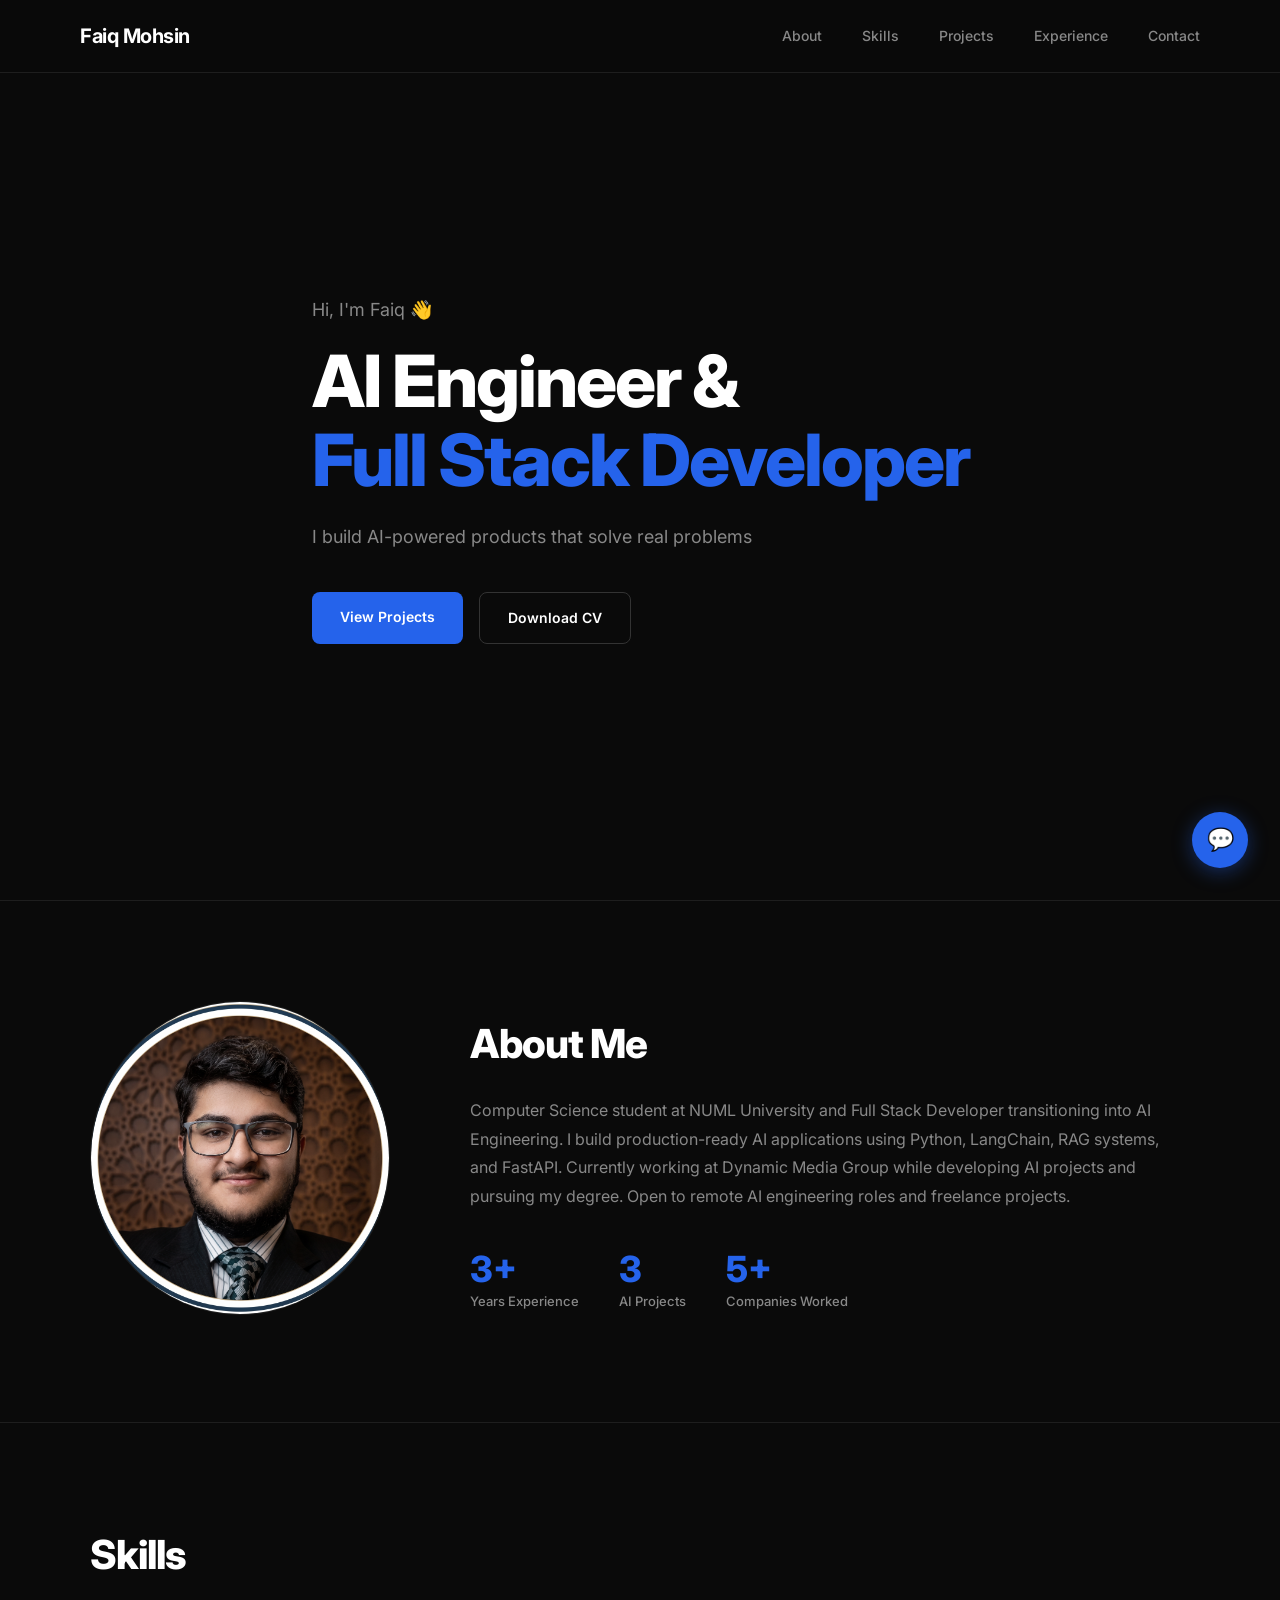
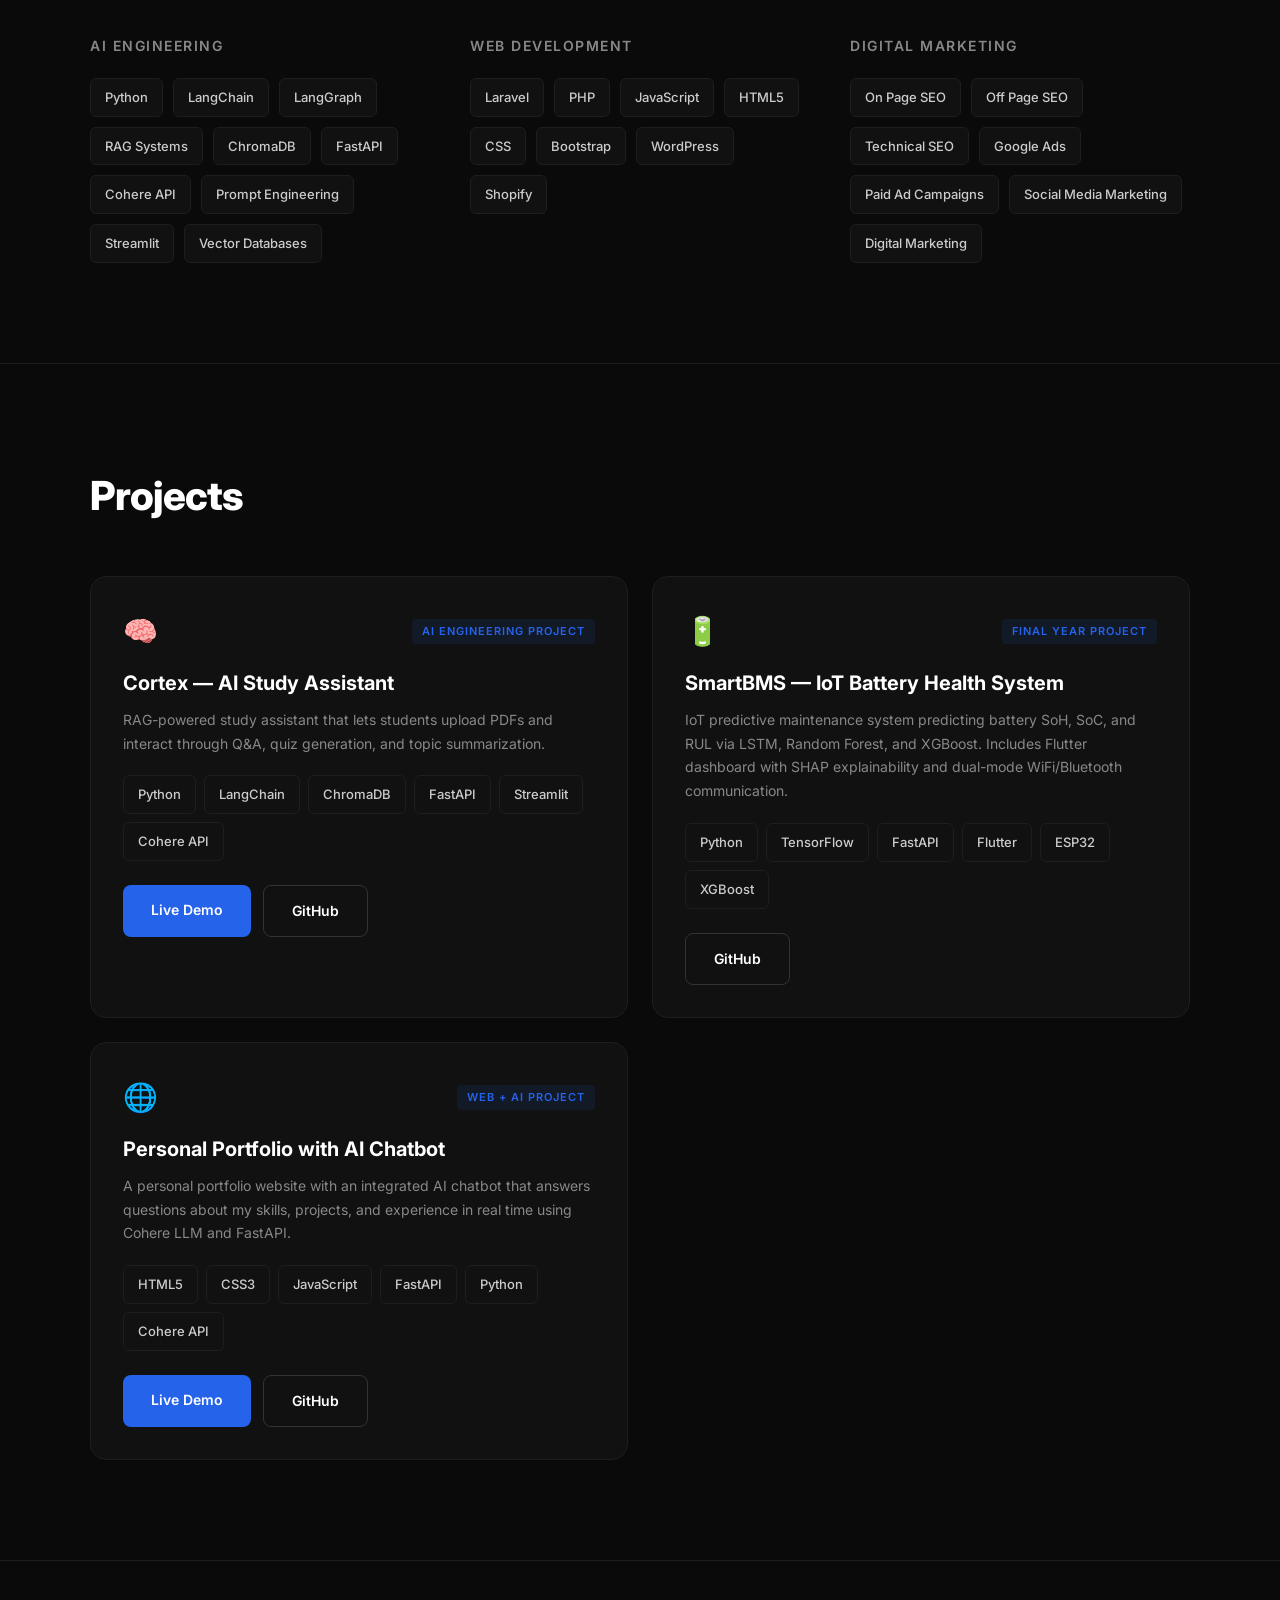
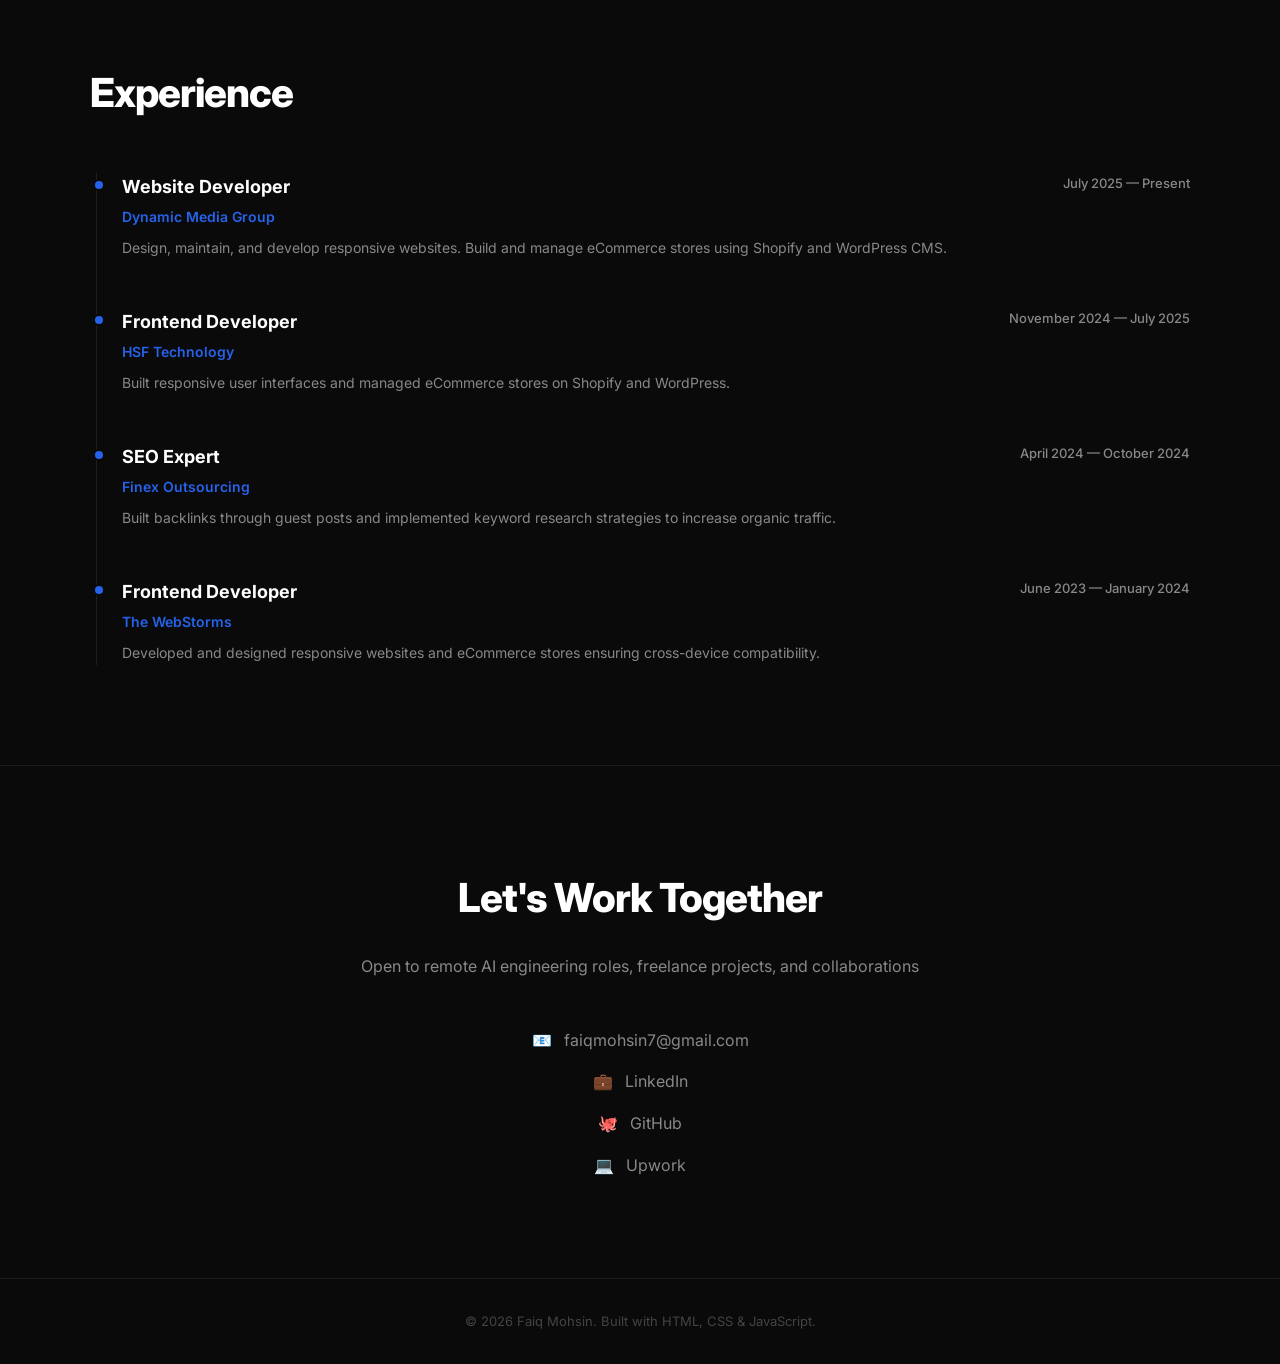
==== index.html @ 72ee7e4b "Update index.html" ====
<!DOCTYPE html>
<html lang="en">
<head>
    <meta charset="UTF-8">
    <meta name="viewport" content="width=device-width, initial-scale=1.0">
    <link href="https://fonts.googleapis.com/css2?family=Inter:wght@300;400;500;600;700;800&display=swap" rel="stylesheet">
    <link rel="stylesheet" href="style.css">
    <title>Faiq Mohsin — AI Engineer</title>
</head>
<body>

    <!-- NAVBAR -->
    <nav>
        <a href="#hero" class="nav-logo">Faiq Mohsin</a>
        <ul class="nav-links">
            <li><a href="#about">About</a></li>
            <li><a href="#skills">Skills</a></li>
            <li><a href="#projects">Projects</a></li>
            <li><a href="#experience">Experience</a></li>
            <li><a href="#contact">Contact</a></li>
        </ul>
    </nav>

    <!-- HERO -->
    <section id="hero">
        <div class="hero-container">
            <p class="hero-greeting">Hi, I'm Faiq 👋</p>
            <h1 class="hero-title">
                <span>AI Engineer &</span>
                <span>Full Stack Developer</span>
            </h1>
            <p class="hero-subtitle">I build AI-powered products that solve real problems</p>
            <div class="hero-buttons">
                <a href="#projects" class="btn-primary">View Projects</a>
                <a href="assets/Faiq_Mohsin_CV.pdf" class="btn-secondary" download>Download CV</a>
            </div>
        </div>
    </section>

    <!-- ABOUT -->
    <section id="about">
        <div class="about-container">
            <div class="about-image">
                <img src="assets/faiq_pic.jfif" alt="Faiq Mohsin">
            </div>
            <div class="about-content">
                <h2 class="about-title">About Me</h2>
                <p class="about-description">
                    Computer Science student at NUML University and Full Stack Developer
                    transitioning into AI Engineering. I build production-ready AI applications
                    using Python, LangChain, RAG systems, and FastAPI. Currently working at
                    Dynamic Media Group while developing AI projects and pursuing my degree.
                    Open to remote AI engineering roles and freelance projects.
                </p>
                <div class="about-stats">
                    <div class="stat">
                        <span class="stat-number">3+</span>
                        <span class="stat-label">Years Experience</span>
                    </div>
                    <div class="stat">
                        <span class="stat-number">3</span>
                        <span class="stat-label">AI Projects</span>
                    </div>
                    <div class="stat">
                        <span class="stat-number">5+</span>
                        <span class="stat-label">Companies Worked</span>
                    </div>
                </div>
            </div>
        </div>
    </section>

    <!-- SKILLS -->
    <section id="skills">
        <div class="skills-container">
            <h2 class="section-title">Skills</h2>
            <div class="skills-grid">

                <div class="skill-category">
                    <h3>AI Engineering</h3>
                    <div class="skill-tags">
                        <span class="tag">Python</span>
                        <span class="tag">LangChain</span>
                        <span class="tag">LangGraph</span>
                        <span class="tag">RAG Systems</span>
                        <span class="tag">ChromaDB</span>
                        <span class="tag">FastAPI</span>
                        <span class="tag">Cohere API</span>
                        <span class="tag">Prompt Engineering</span>
                        <span class="tag">Streamlit</span>
                        <span class="tag">Vector Databases</span>
                    </div>
                </div>

                <div class="skill-category">
                    <h3>Web Development</h3>
                    <div class="skill-tags">
                        <span class="tag">Laravel</span>
                        <span class="tag">PHP</span>
                        <span class="tag">JavaScript</span>
                        <span class="tag">HTML5</span>
                        <span class="tag">CSS</span>
                        <span class="tag">Bootstrap</span>
                        <span class="tag">WordPress</span>
                        <span class="tag">Shopify</span>
                    </div>
                </div>

                <div class="skill-category">
                    <h3>Digital Marketing</h3>
                    <div class="skill-tags">
                        <span class="tag">On Page SEO</span>
                        <span class="tag">Off Page SEO</span>
                        <span class="tag">Technical SEO</span>
                        <span class="tag">Google Ads</span>
                        <span class="tag">Paid Ad Campaigns</span>
                        <span class="tag">Social Media Marketing</span>
                        <span class="tag">Digital Marketing</span>
                    </div>
                </div>

            </div>
        </div>
    </section>

    <!-- PROJECTS -->
    <section id="projects">
        <div class="projects-container">
            <h2 class="section-title">Projects</h2>
            <div class="projects-grid">

                <div class="project-card">
                    <div class="project-header">
                        <span class="project-icon">🧠</span>
                        <span class="project-type">AI Engineering Project</span>
                    </div>
                    <h3 class="project-name">Cortex — AI Study Assistant</h3>
                    <p class="project-description">
                        RAG-powered study assistant that lets students upload PDFs and interact
                        through Q&A, quiz generation, and topic summarization.
                    </p>
                    <div class="project-stack">
                        <span class="tag">Python</span>
                        <span class="tag">LangChain</span>
                        <span class="tag">ChromaDB</span>
                        <span class="tag">FastAPI</span>
                        <span class="tag">Streamlit</span>
                        <span class="tag">Cohere API</span>
                    </div>
                    <div class="project-links">
                        <a href="https://cortex-study-ai.streamlit.app/" target="_blank" class="btn-primary">Live Demo</a>
                        <a href="https://github.com/FaiqMohsin/cortex-ai" target="_blank" class="btn-secondary">GitHub</a>
                    </div>
                </div>

                <div class="project-card">
                    <div class="project-header">
                        <span class="project-icon">🔋</span>
                        <span class="project-type">Final Year Project</span>
                    </div>
                    <h3 class="project-name">SmartBMS — IoT Battery Health System</h3>
                    <p class="project-description">
                        IoT predictive maintenance system predicting battery SoH, SoC, and RUL
                        via LSTM, Random Forest, and XGBoost. Includes Flutter dashboard with
                        SHAP explainability and dual-mode WiFi/Bluetooth communication.
                    </p>
                    <div class="project-stack">
                        <span class="tag">Python</span>
                        <span class="tag">TensorFlow</span>
                        <span class="tag">FastAPI</span>
                        <span class="tag">Flutter</span>
                        <span class="tag">ESP32</span>
                        <span class="tag">XGBoost</span>
                    </div>
                    <div class="project-links">
                        <a href="https://github.com/FaiqMohsin" target="_blank" class="btn-secondary">GitHub</a>
                    </div>
                </div>

                <div class="project-card">
                    <div class="project-header">
                        <span class="project-icon">🌐</span>
                        <span class="project-type">Web + AI Project</span>
                    </div>
                    <h3 class="project-name">Personal Portfolio with AI Chatbot</h3>
                    <p class="project-description">
                        A personal portfolio website with an integrated AI chatbot that answers
                        questions about my skills, projects, and experience in real time using
                        Cohere LLM and FastAPI.
                    </p>
                    <div class="project-stack">
                        <span class="tag">HTML5</span>
                        <span class="tag">CSS3</span>
                        <span class="tag">JavaScript</span>
                        <span class="tag">FastAPI</span>
                        <span class="tag">Python</span>
                        <span class="tag">Cohere API</span>
                    </div>
                    <div class="project-links">
                        <a href="https://faiqmohsin.netlify.app/" target="_blank" class="btn-primary">Live Demo</a>
                        <a href="https://github.com/FaiqMohsin" target="_blank" class="btn-secondary">GitHub</a>
                    </div>
                </div>

            </div>
        </div>
    </section>

    <!-- EXPERIENCE -->
    <section id="experience">
        <div class="experience-container">
            <h2 class="section-title">Experience</h2>
            <div class="timeline">

                <div class="timeline-item">
                    <div class="timeline-dot"></div>
                    <div class="timeline-content">
                        <div class="timeline-header">
                            <h3>Website Developer</h3>
                            <span class="timeline-date">July 2025 — Present</span>
                        </div>
                        <p class="timeline-company">Dynamic Media Group</p>
                        <p class="timeline-description">Design, maintain, and develop responsive websites. Build and manage eCommerce stores using Shopify and WordPress CMS.</p>
                    </div>
                </div>

                <div class="timeline-item">
                    <div class="timeline-dot"></div>
                    <div class="timeline-content">
                        <div class="timeline-header">
                            <h3>Frontend Developer</h3>
                            <span class="timeline-date">November 2024 — July 2025</span>
                        </div>
                        <p class="timeline-company">HSF Technology</p>
                        <p class="timeline-description">Built responsive user interfaces and managed eCommerce stores on Shopify and WordPress.</p>
                    </div>
                </div>

                <div class="timeline-item">
                    <div class="timeline-dot"></div>
                    <div class="timeline-content">
                        <div class="timeline-header">
                            <h3>SEO Expert</h3>
                            <span class="timeline-date">April 2024 — October 2024</span>
                        </div>
                        <p class="timeline-company">Finex Outsourcing</p>
                        <p class="timeline-description">Built backlinks through guest posts and implemented keyword research strategies to increase organic traffic.</p>
                    </div>
                </div>

                <div class="timeline-item">
                    <div class="timeline-dot"></div>
                    <div class="timeline-content">
                        <div class="timeline-header">
                            <h3>Frontend Developer</h3>
                            <span class="timeline-date">June 2023 — January 2024</span>
                        </div>
                        <p class="timeline-company">The WebStorms</p>
                        <p class="timeline-description">Developed and designed responsive websites and eCommerce stores ensuring cross-device compatibility.</p>
                    </div>
                </div>

            </div>
        </div>
    </section>

    <!-- CONTACT -->
    <section id="contact">
        <div class="contact-container">
            <h2 class="section-title">Let's Work Together</h2>
            <p class="contact-subtitle">Open to remote AI engineering roles, freelance projects, and collaborations</p>
            <div class="contact-links">
                <a href="mailto:faiqmohsin7@gmail.com" class="contact-item">
                    <span>📧</span>
                    <span>faiqmohsin7@gmail.com</span>
                </a>
                <a href="https://linkedin.com/in/faiq-mohsin-63078a351" target="_blank" class="contact-item">
                    <span>💼</span>
                    <span>LinkedIn</span>
                </a>
                <a href="https://github.com/FaiqMohsin" target="_blank" class="contact-item">
                    <span>🐙</span>
                    <span>GitHub</span>
                </a>
                <a href="https://www.upwork.com/freelancers/faiqmohsin" target="_blank" class="contact-item">
                    <span>💻</span>
                    <span>Upwork</span>
                </a>
            </div>
        </div>
    </section>

    <!-- FOOTER -->
    <footer>
        <p>© 2026 Faiq Mohsin. Built with HTML, CSS & JavaScript.</p>
    </footer>

    <!-- CHATBOT -->
    <div id="chatbot">
        <button id="chatbot-toggle">💬</button>
        <div id="chatbot-window" class="hidden">
            <div id="chatbot-header">
                <span>Ask me anything</span>
                <button id="chatbot-close">✕</button>
            </div>
            <div id="chatbot-messages"></div>
            <div id="chatbot-input-area">
                <input type="text" id="chatbot-input" placeholder="Ask about Faiq...">
                <button id="chatbot-send">Send</button>
            </div>
        </div>
    </div>

    <script src="script.js"></script>
</body>
</html>
---- style.css ----
/* ─── RESET ─── */
* {
    margin: 0;
    padding: 0;
    box-sizing: border-box;
}

html {
    scroll-behavior: smooth;
}

body {
    font-family: 'Inter', sans-serif;
    background-color: #0a0a0a;
    color: #ffffff;
    line-height: 1.6;
}

a {
    text-decoration: none;
    color: inherit;
}

ul {
    list-style: none;
}

/* ─── NAVBAR ─── */
nav {
    position: fixed;
    top: 0;
    left: 0;
    width: 100%;
    display: flex;
    justify-content: space-between;
    align-items: center;
    padding: 20px 80px;
    background: rgba(10, 10, 10, 0.95);
    backdrop-filter: blur(10px);
    border-bottom: 1px solid #1e1e1e;
    z-index: 1000;
}

.nav-logo {
    font-size: 20px;
    font-weight: 700;
    color: #ffffff;
    letter-spacing: -0.5px;
}

.nav-logo span {
    color: #2563eb;
}

.nav-links {
    display: flex;
    gap: 40px;
}

.nav-links a {
    font-size: 14px;
    font-weight: 500;
    color: #888888;
    transition: color 0.3s ease;
}

.nav-links a:hover {
    color: #ffffff;
}

/* ─── HERO ─── */
#hero {
    min-height: 100vh;
    display: flex;
    align-items: center;
    justify-content: center;
    padding: 120px 80px 80px;
}

.hero-container {
    max-width: 800px;
}

.hero-greeting {
    font-size: 18px;
    color: #888888;
    margin-bottom: 16px;
    font-weight: 400;
}

.hero-title {
    font-size: 72px;
    font-weight: 800;
    line-height: 1.1;
    letter-spacing: -2px;
    margin-bottom: 24px;
}

.hero-title span {
    display: block;
}

.hero-title span:last-child {
    color: #2563eb;
}

.hero-subtitle {
    font-size: 18px;
    color: #888888;
    margin-bottom: 40px;
    max-width: 500px;
}

.hero-buttons {
    display: flex;
    gap: 16px;
}

/* ─── BUTTONS ─── */
.btn-primary {
    display: inline-block;
    padding: 14px 28px;
    background: #2563eb;
    color: #ffffff;
    border-radius: 8px;
    font-size: 14px;
    font-weight: 600;
    transition: background 0.3s ease, transform 0.2s ease;
}

.btn-primary:hover {
    background: #1d4ed8;
    transform: translateY(-2px);
}

.btn-secondary {
    display: inline-block;
    padding: 14px 28px;
    background: transparent;
    color: #ffffff;
    border-radius: 8px;
    font-size: 14px;
    font-weight: 600;
    border: 1px solid #333333;
    transition: border-color 0.3s ease, transform 0.2s ease;
}

.btn-secondary:hover {
    border-color: #ffffff;
    transform: translateY(-2px);
}

/* ─── SECTION TITLE ─── */
.section-title {
    font-size: 40px;
    font-weight: 800;
    letter-spacing: -1px;
    margin-bottom: 48px;
}

/* ─── ABOUT ─── */
#about {
    padding: 100px 80px;
    border-top: 1px solid #1e1e1e;
}

.about-container {
    max-width: 1100px;
    margin: 0 auto;
    display: grid;
    grid-template-columns: 300px 1fr;
    gap: 80px;
    align-items: center;
}

.about-image img {
    width: 100%;
    border-radius: 100%;
    border: 1px solid #1e1e1e;
    filter: grayscale(20%);
}

.about-title {
    font-size: 40px;
    font-weight: 800;
    letter-spacing: -1px;
    margin-bottom: 20px;
}

.about-description {
    font-size: 16px;
    color: #888888;
    line-height: 1.8;
    margin-bottom: 40px;
}

.about-stats {
    display: flex;
    gap: 40px;
}

.stat {
    display: flex;
    flex-direction: column;
}

.stat-number {
    font-size: 36px;
    font-weight: 800;
    color: #2563eb;
    line-height: 1;
    margin-bottom: 4px;
}

.stat-label {
    font-size: 13px;
    color: #888888;
    font-weight: 500;
}

/* ─── SKILLS ─── */
#skills {
    padding: 100px 80px;
    border-top: 1px solid #1e1e1e;
}

.skills-container {
    max-width: 1100px;
    margin: 0 auto;
}

.skills-grid {
    display: grid;
    grid-template-columns: repeat(3, 1fr);
    gap: 40px;
}

.skill-category h3 {
    font-size: 14px;
    font-weight: 600;
    color: #888888;
    text-transform: uppercase;
    letter-spacing: 1.5px;
    margin-bottom: 20px;
}

.skill-tags {
    display: flex;
    flex-wrap: wrap;
    gap: 10px;
}

.tag {
    display: inline-block;
    padding: 8px 14px;
    background: #111111;
    border: 1px solid #1e1e1e;
    border-radius: 6px;
    font-size: 13px;
    color: #cccccc;
    font-weight: 500;
    transition: border-color 0.3s ease, color 0.3s ease;
}

.tag:hover {
    border-color: #2563eb;
    color: #2563eb;
}

/* ─── PROJECTS ─── */
#projects {
    padding: 100px 80px;
    border-top: 1px solid #1e1e1e;
}

.projects-container {
    max-width: 1100px;
    margin: 0 auto;
}

.projects-grid {
    display: grid;
    grid-template-columns: repeat(2, 1fr);
    gap: 24px;
}

.project-card {
    background: #111111;
    border: 1px solid #1e1e1e;
    border-radius: 16px;
    padding: 32px;
    transition: border-color 0.3s ease, transform 0.3s ease;
}

.project-card:hover {
    border-color: #2563eb;
    transform: translateY(-4px);
}

.project-header {
    display: flex;
    justify-content: space-between;
    align-items: center;
    margin-bottom: 16px;
}

.project-icon {
    font-size: 28px;
}

.project-type {
    font-size: 11px;
    font-weight: 600;
    color: #2563eb;
    text-transform: uppercase;
    letter-spacing: 1px;
    background: rgba(37, 99, 235, 0.1);
    padding: 4px 10px;
    border-radius: 4px;
}

.project-name {
    font-size: 20px;
    font-weight: 700;
    margin-bottom: 12px;
    line-height: 1.3;
}

.project-description {
    font-size: 14px;
    color: #888888;
    line-height: 1.7;
    margin-bottom: 20px;
}

.project-stack {
    display: flex;
    flex-wrap: wrap;
    gap: 8px;
    margin-bottom: 24px;
}

.project-links {
    display: flex;
    gap: 12px;
}

/* ─── EXPERIENCE ─── */
#experience {
    padding: 100px 80px;
    border-top: 1px solid #1e1e1e;
}

.experience-container {
    max-width: 1100px;
    margin: 0 auto;
}

.timeline {
    position: relative;
    padding-left: 32px;
}

.timeline::before {
    content: '';
    position: absolute;
    left: 6px;
    top: 0;
    bottom: 0;
    width: 1px;
    background: #1e1e1e;
}

.timeline-item {
    position: relative;
    margin-bottom: 48px;
}

.timeline-item:last-child {
    margin-bottom: 0;
}

.timeline-dot {
    position: absolute;
    left: -29px;
    top: 6px;
    width: 12px;
    height: 12px;
    background: #2563eb;
    border-radius: 50%;
    border: 2px solid #0a0a0a;
}

.timeline-header {
    display: flex;
    justify-content: space-between;
    align-items: flex-start;
    margin-bottom: 4px;
}

.timeline-header h3 {
    font-size: 18px;
    font-weight: 700;
}

.timeline-date {
    font-size: 13px;
    color: #888888;
    font-weight: 500;
    white-space: nowrap;
}

.timeline-company {
    font-size: 14px;
    color: #2563eb;
    font-weight: 600;
    margin-bottom: 8px;
}

.timeline-description {
    font-size: 14px;
    color: #888888;
    line-height: 1.7;
}

/* ─── CONTACT ─── */
#contact {
    padding: 100px 80px;
    border-top: 1px solid #1e1e1e;
    text-align: center;
}

.contact-container {
    max-width: 600px;
    margin: 0 auto;
}

.contact-subtitle {
    font-size: 16px;
    color: #888888;
    margin-bottom: 48px;
    margin-top: -24px;
}

.contact-links {
    display: flex;
    flex-direction: column;
    gap: 16px;
    align-items: center;
}

.contact-item {
    display: flex;
    align-items: center;
    gap: 12px;
    font-size: 16px;
    color: #888888;
    transition: color 0.3s ease;
}

.contact-item:hover {
    color: #ffffff;
}

/* ─── FOOTER ─── */
footer {
    padding: 32px 80px;
    border-top: 1px solid #1e1e1e;
    text-align: center;
    font-size: 13px;
    color: #444444;
}

/* ─── CHATBOT ─── */
#chatbot {
    position: fixed;
    bottom: 32px;
    right: 32px;
    z-index: 999;
}

#chatbot-toggle {
    width: 56px;
    height: 56px;
    border-radius: 50%;
    background: #2563eb;
    border: none;
    font-size: 22px;
    cursor: pointer;
    box-shadow: 0 4px 20px rgba(37, 99, 235, 0.4);
    transition: transform 0.3s ease, background 0.3s ease;
}

#chatbot-toggle:hover {
    transform: scale(1.1);
    background: #1d4ed8;
}

#chatbot-window {
    position: absolute;
    bottom: 70px;
    right: 0;
    width: 340px;
    background: #111111;
    border: 1px solid #1e1e1e;
    border-radius: 16px;
    overflow: hidden;
    box-shadow: 0 20px 60px rgba(0, 0, 0, 0.5);
}

#chatbot-window.hidden {
    display: none;
}

#chatbot-header {
    display: flex;
    justify-content: space-between;
    align-items: center;
    padding: 16px 20px;
    background: #1a1a1a;
    border-bottom: 1px solid #1e1e1e;
    font-size: 14px;
    font-weight: 600;
}

#chatbot-close {
    background: none;
    border: none;
    color: #888888;
    cursor: pointer;
    font-size: 16px;
    transition: color 0.3s ease;
}

#chatbot-close:hover {
    color: #ffffff;
}

#chatbot-messages {
    height: 300px;
    overflow-y: auto;
    padding: 20px;
    display: flex;
    flex-direction: column;
    gap: 12px;
}

.message {
    max-width: 85%;
    padding: 10px 14px;
    border-radius: 10px;
    font-size: 13px;
    line-height: 1.5;
}

.message.user {
    background: #2563eb;
    color: #ffffff;
    align-self: flex-end;
    border-bottom-right-radius: 2px;
}

.message.bot {
    background: #1e1e1e;
    color: #cccccc;
    align-self: flex-start;
    border-bottom-left-radius: 2px;
}

#chatbot-input-area {
    display: flex;
    padding: 16px;
    gap: 8px;
    border-top: 1px solid #1e1e1e;
}

#chatbot-input {
    flex: 1;
    background: #1e1e1e;
    border: 1px solid #333333;
    border-radius: 8px;
    padding: 10px 14px;
    color: #ffffff;
    font-size: 13px;
    font-family: 'Inter', sans-serif;
    outline: none;
    transition: border-color 0.3s ease;
}

#chatbot-input:focus {
    border-color: #2563eb;
}

#chatbot-input::placeholder {
    color: #555555;
}

#chatbot-send {
    padding: 10px 16px;
    background: #2563eb;
    color: #ffffff;
    border: none;
    border-radius: 8px;
    font-size: 13px;
    font-weight: 600;
    cursor: pointer;
    transition: background 0.3s ease;
}

#chatbot-send:hover {
    background: #1d4ed8;
}

nav.scrolled {
    background: rgba(10, 10, 10, 1);
    box-shadow: 0 4px 20px rgba(0, 0, 0, 0.5);
}

.nav-links a.active {
    color: #ffffff;
}

section {
    opacity: 0;
    transform: translateY(30px);
    transition: opacity 0.6s ease, transform 0.6s ease;
}

section.visible {
    opacity: 1;
    transform: translateY(0);
}

/* ─── RESPONSIVE ─── */
@media (max-width: 768px) {
    nav {
        padding: 16px 24px;
    }

    .nav-links {
        display: none;
    }

    #hero {
        padding: 120px 24px 80px;
    }

    .hero-title {
        font-size: 42px;
    }

    #about {
        padding: 80px 24px;
    }

    .about-container {
        grid-template-columns: 1fr;
        gap: 40px;
    }

    .about-image img {
        max-width: 250px;
        margin: 0 auto;
        display: block;
    }

    .about-stats {
        gap: 24px;
    }

    #skills {
        padding: 80px 24px;
    }

    .skills-grid {
        grid-template-columns: 1fr;
        gap: 32px;
    }

    #projects {
        padding: 80px 24px;
    }

    .projects-grid {
        grid-template-columns: 1fr;
    }

    #experience {
        padding: 80px 24px;
    }

    .timeline-header {
        flex-direction: column;
        gap: 4px;
    }

    #contact {
        padding: 80px 24px;
    }

    footer {
        padding: 24px;
    }

    #chatbot {
        bottom: 20px;
        right: 20px;
    }

    #chatbot-window {
        width: 300px;
    }
}
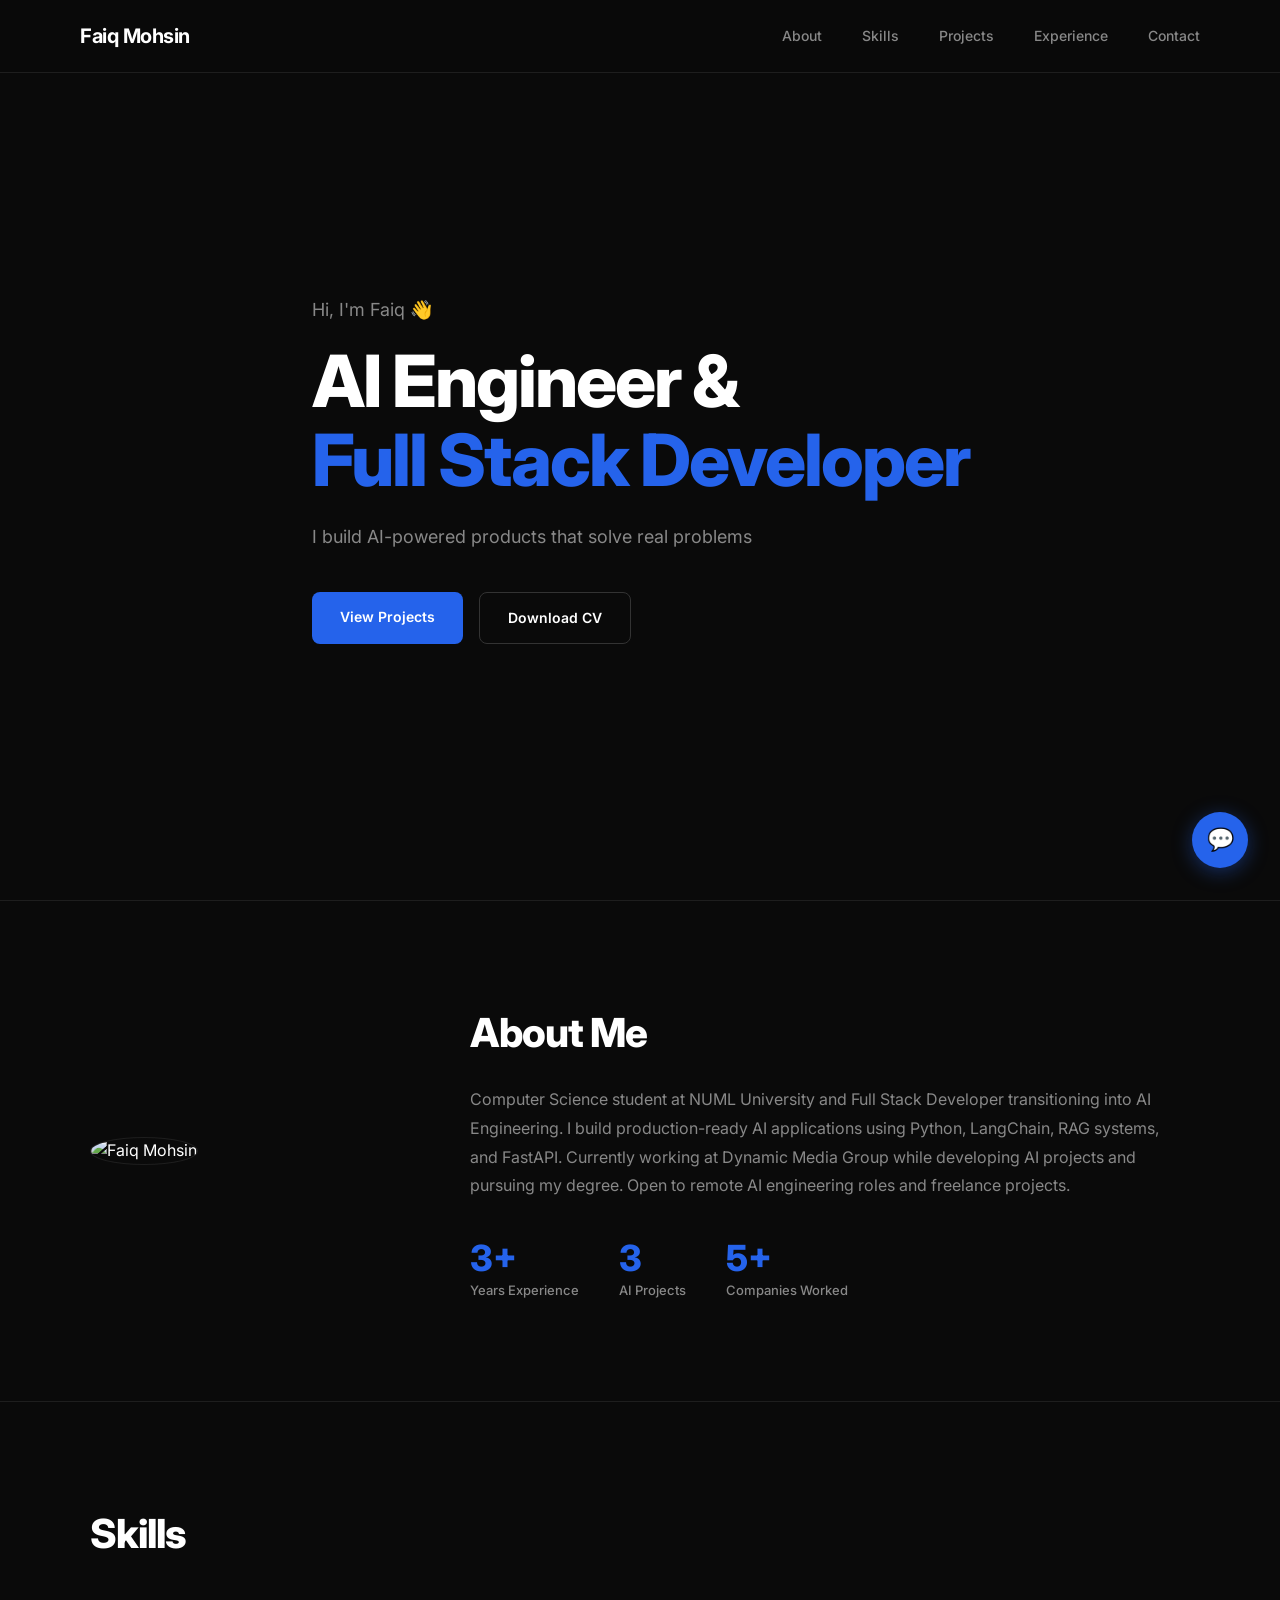
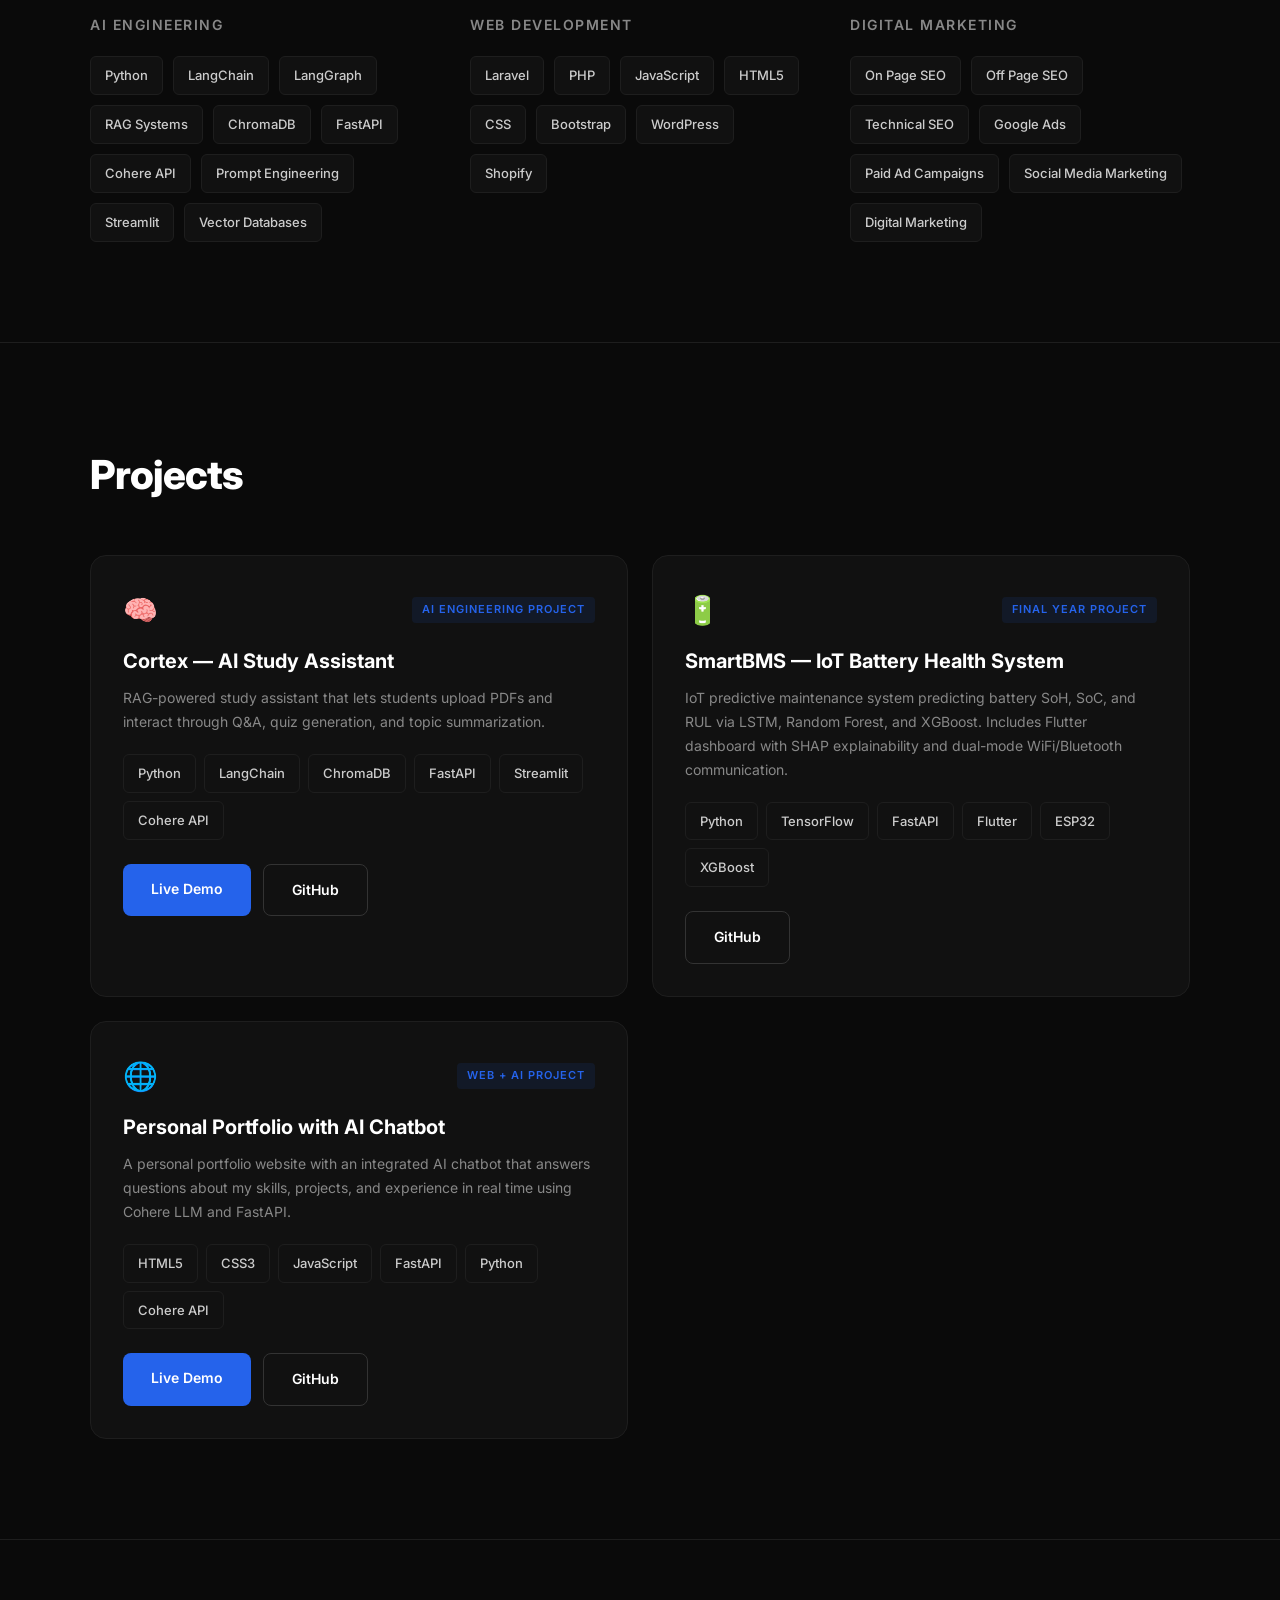
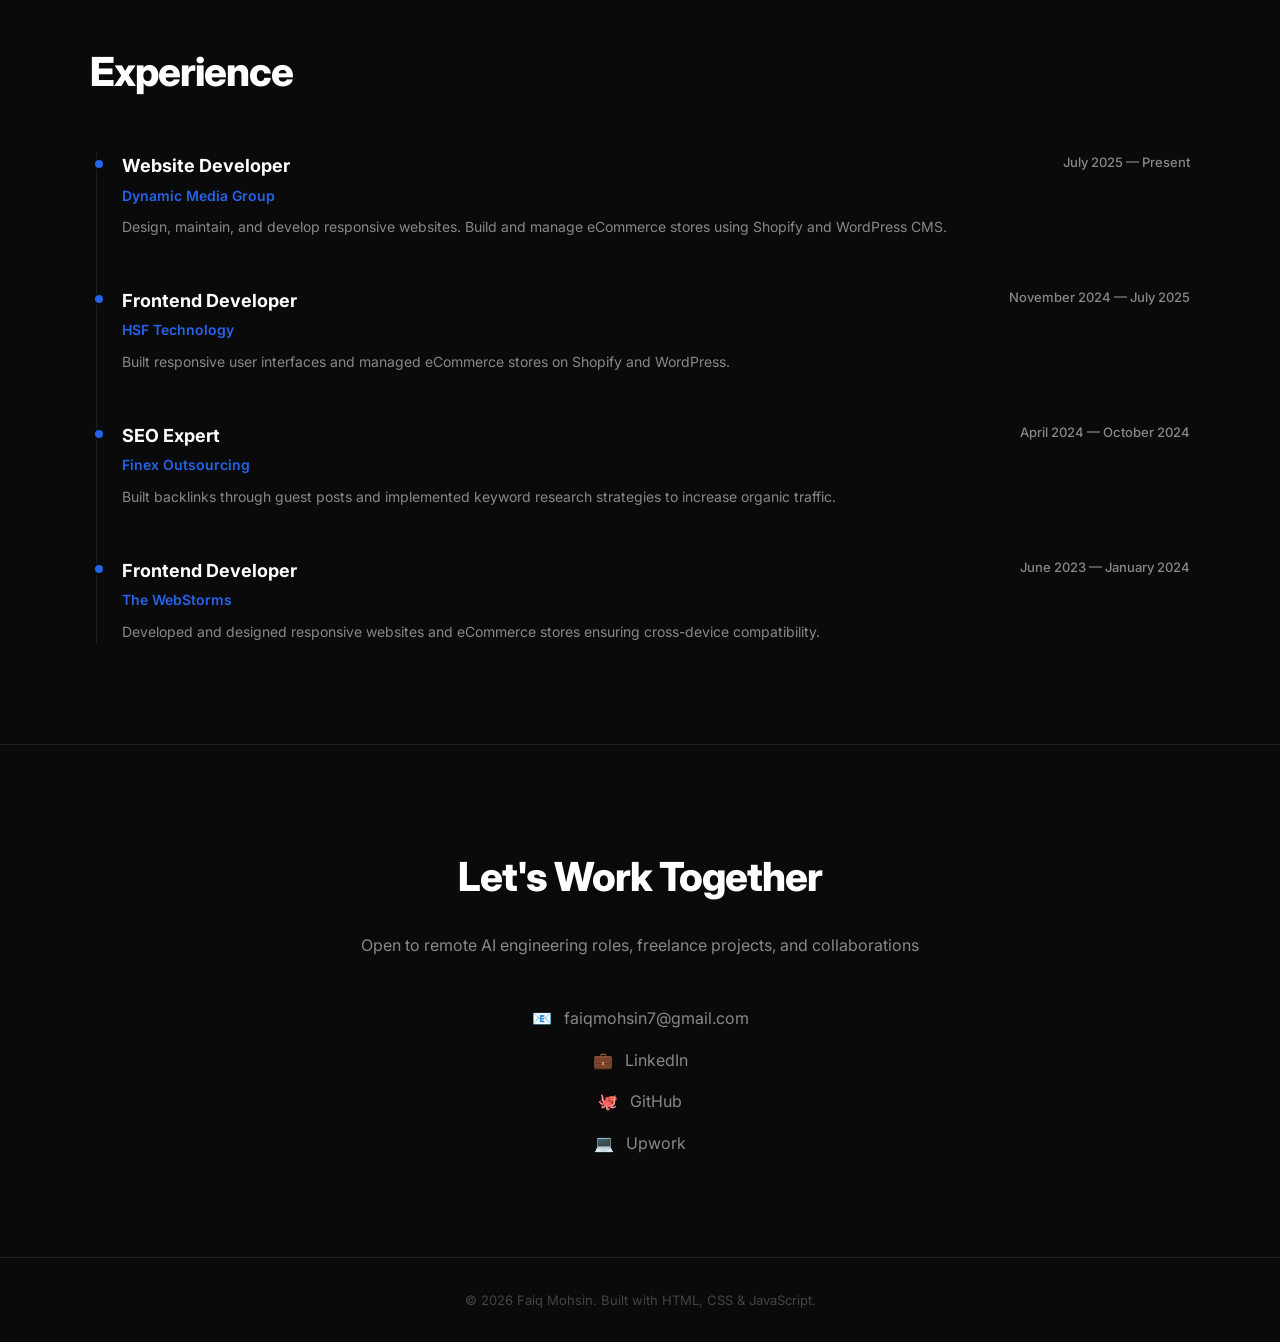
==== commit badfe779: "Refactor index.html with updated content and structure Updated the HTML structure and content of the" ====
--- a/index.html
+++ b/index.html
@@ -41,7 +41,7 @@
     <section id="about">
         <div class="about-container">
             <div class="about-image">
-                <img src="assets/faiq_pic.jfif" alt="Faiq Mohsin">
+                <img src="assets/faiq_pic.png" alt="Faiq Mohsin">
             </div>
             <div class="about-content">
                 <h2 class="about-title">About Me</h2>
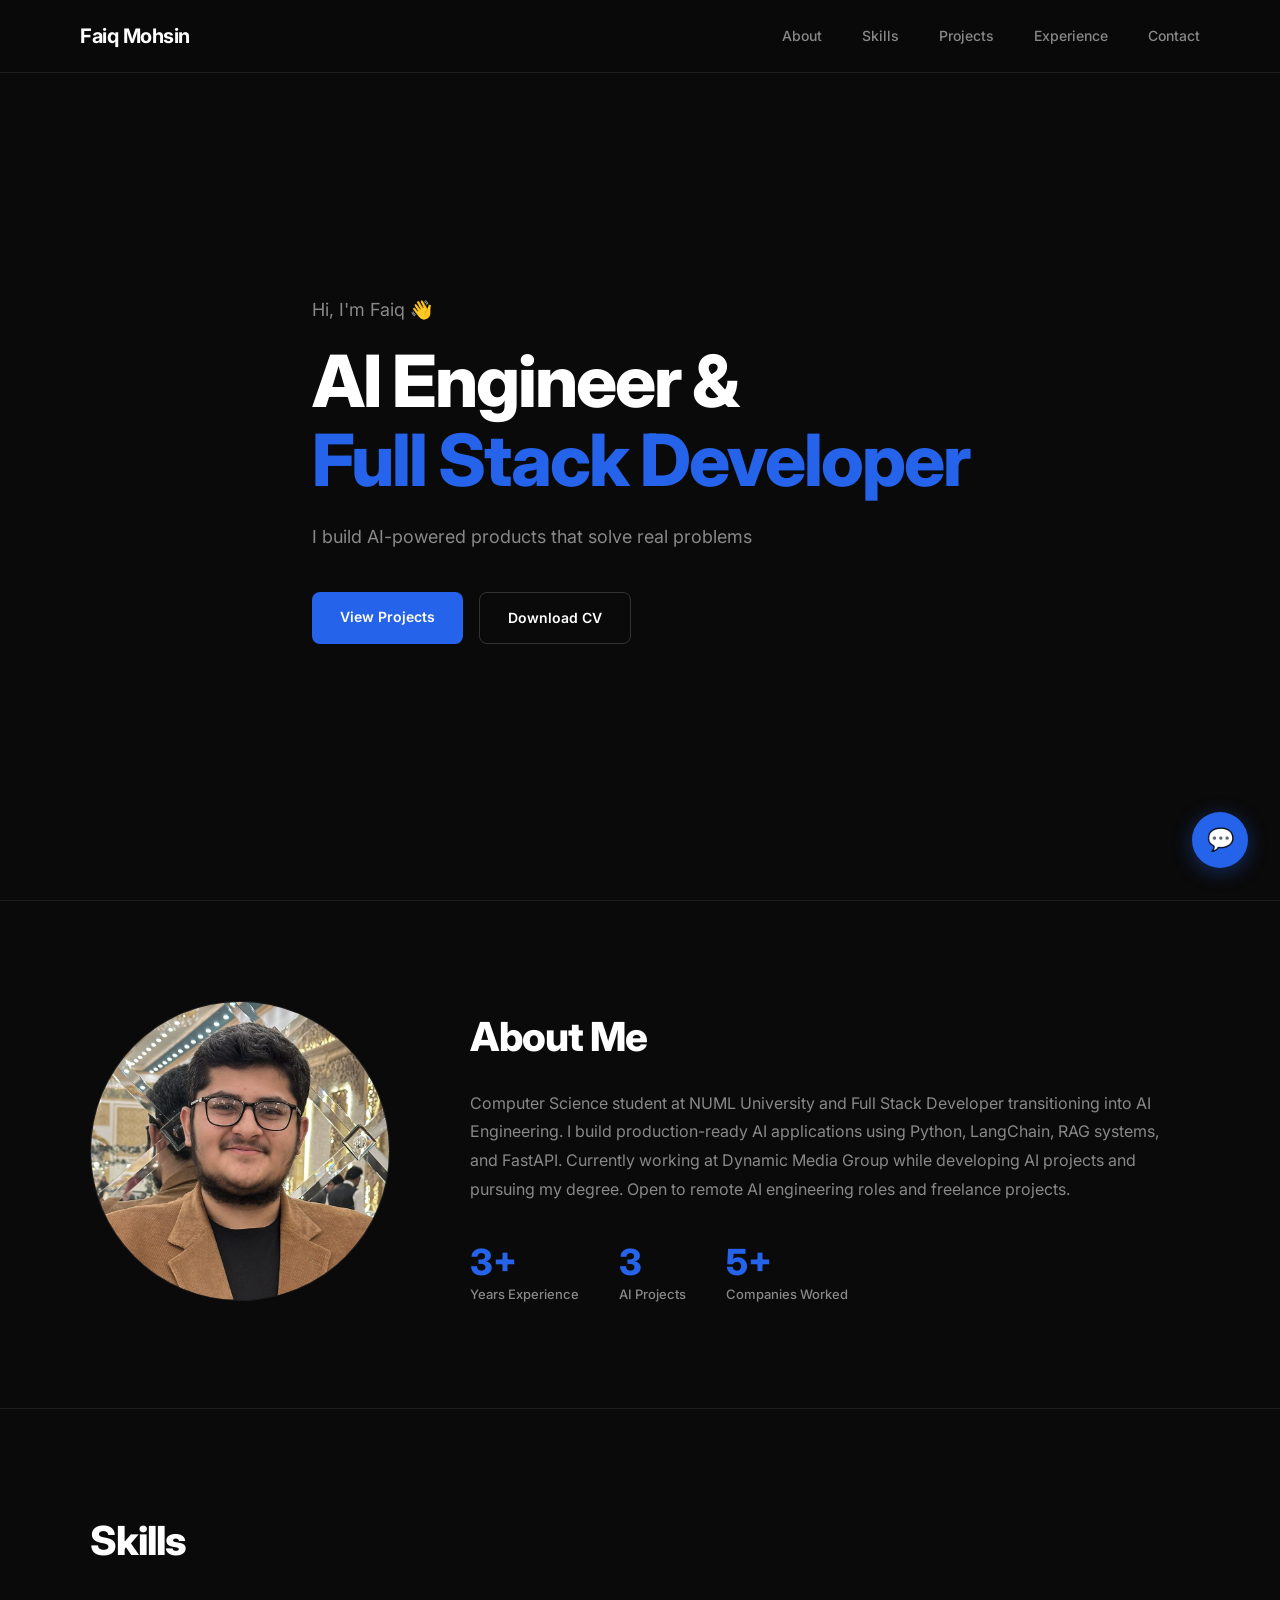
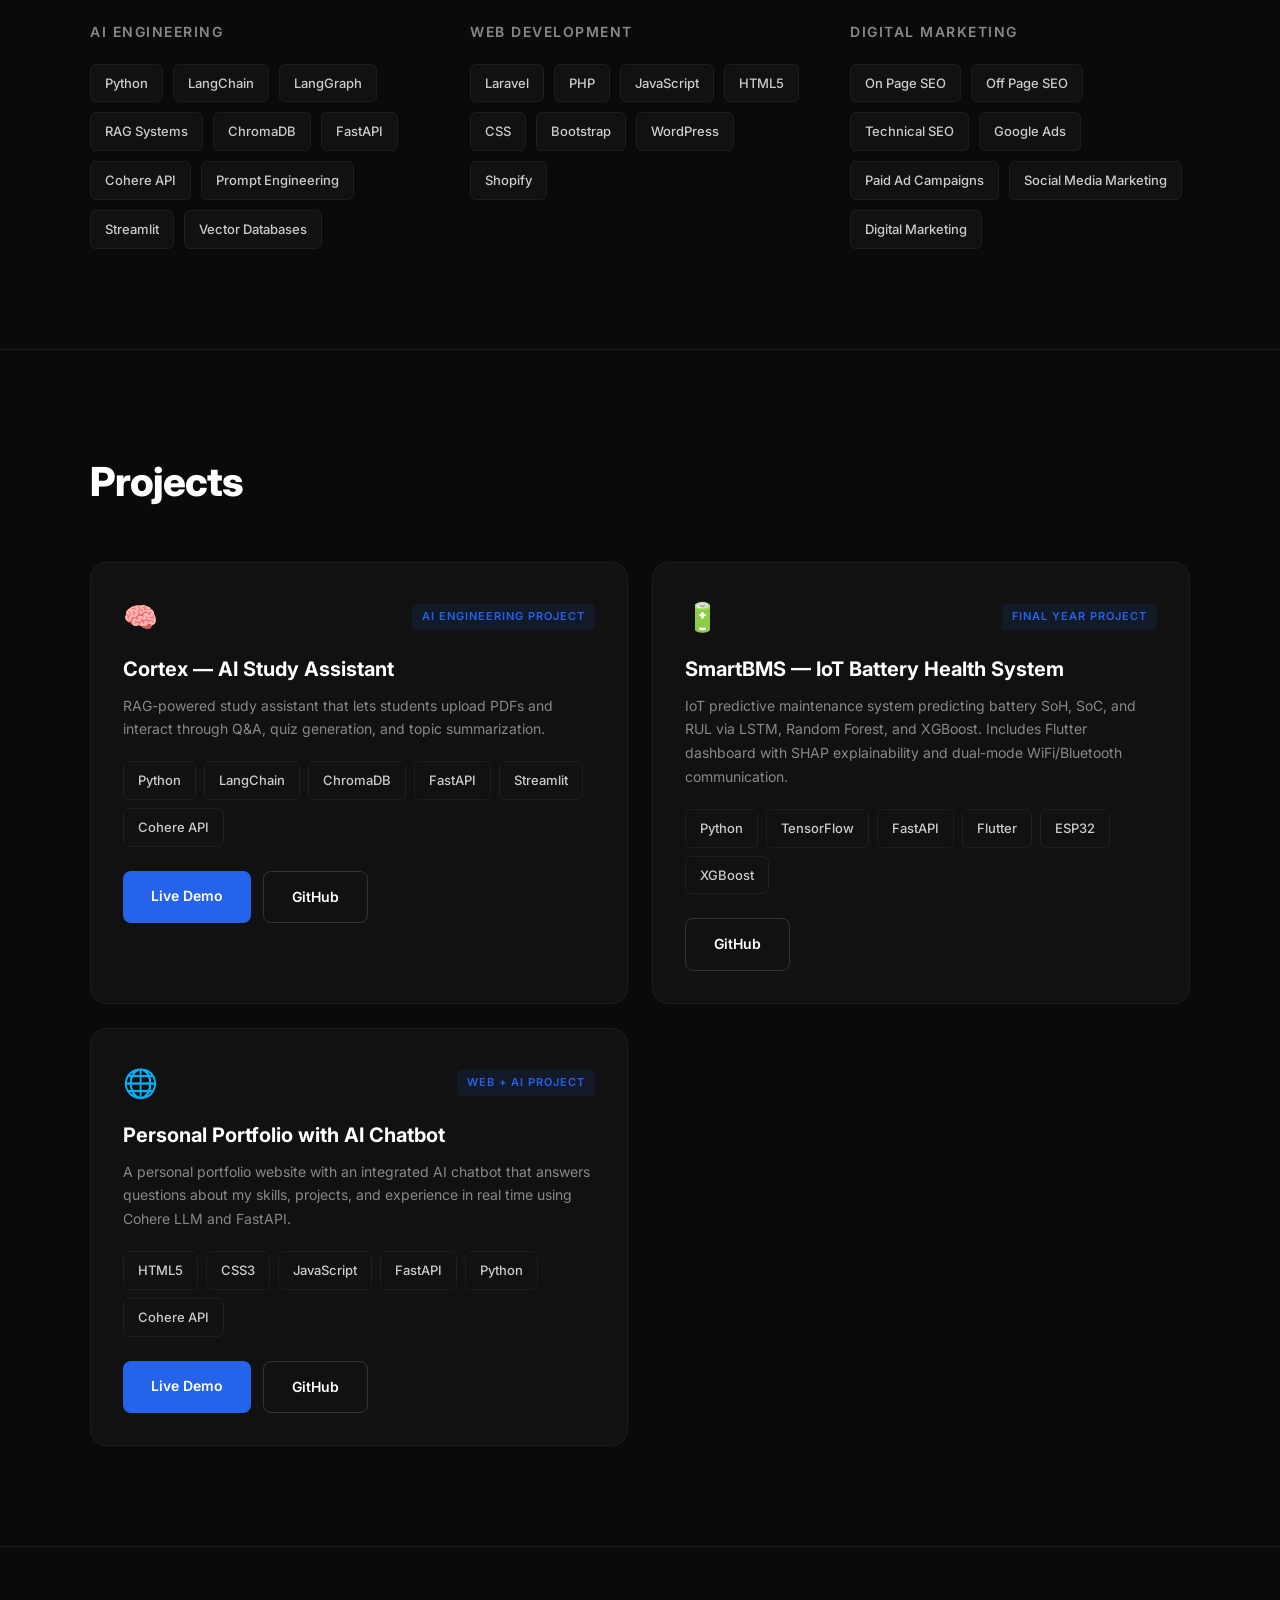
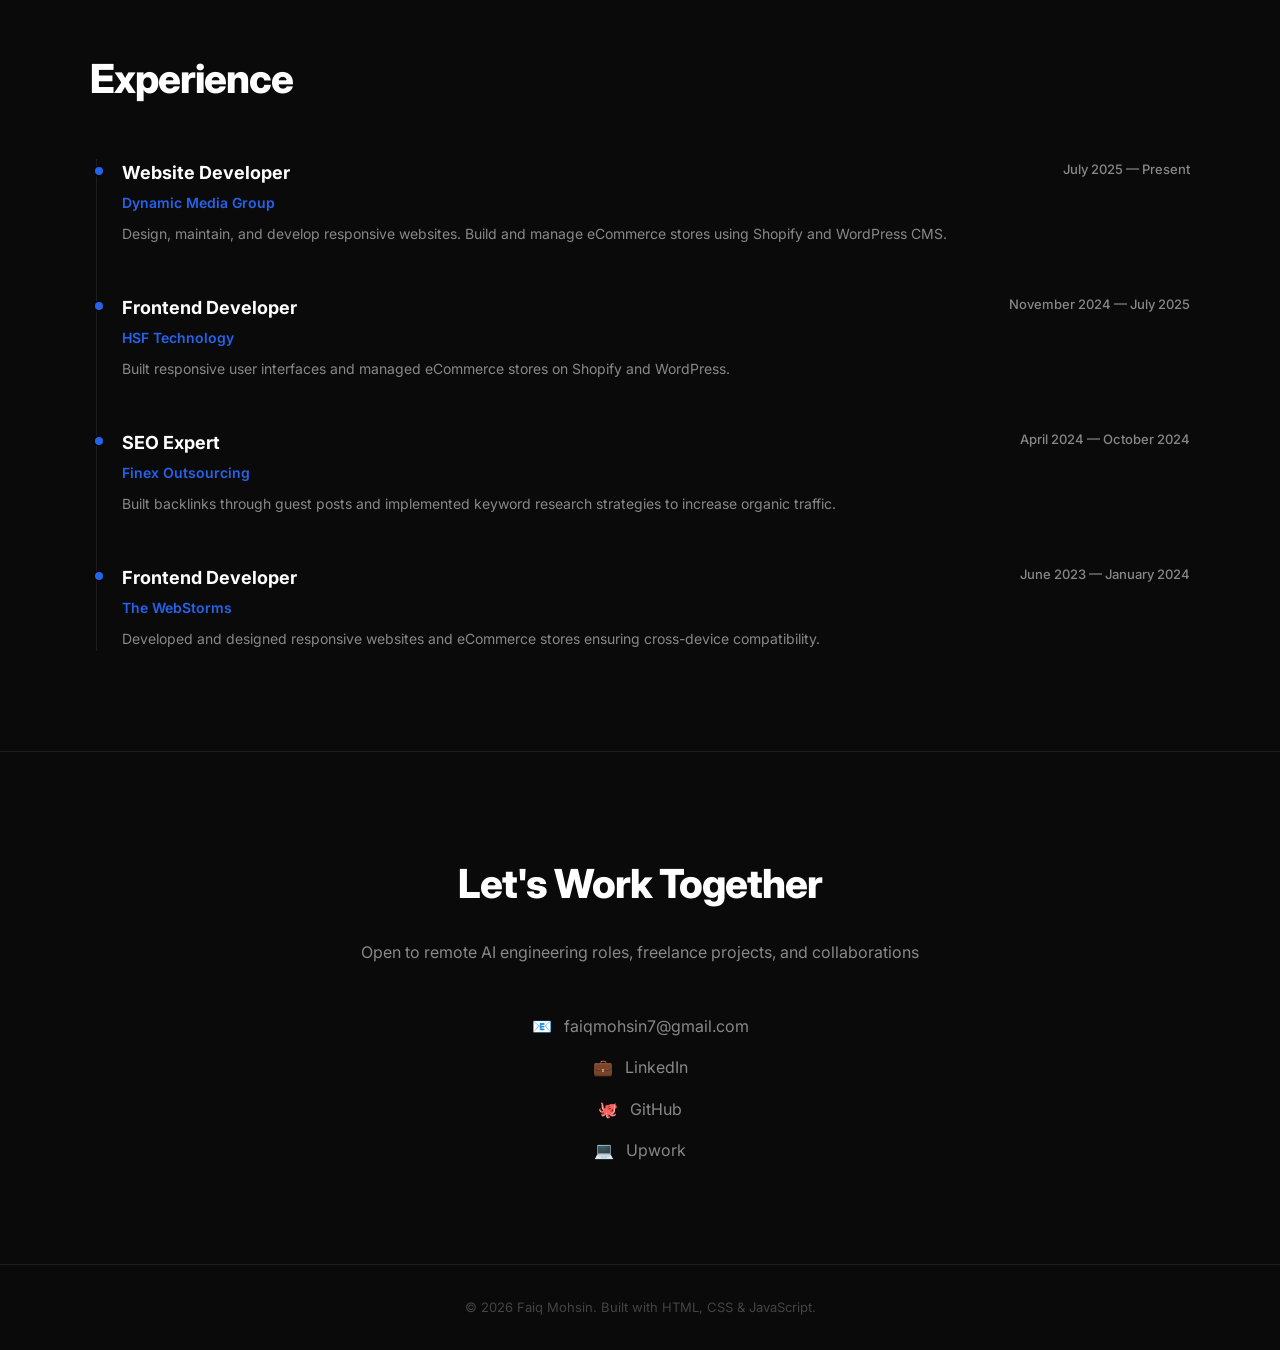
==== commit 4364c021: "Update index.html" ====
--- a/index.html
+++ b/index.html
@@ -41,7 +41,7 @@
     <section id="about">
         <div class="about-container">
             <div class="about-image">
-                <img src="assets/faiq_pic.png" alt="Faiq Mohsin">
+                <img src="assets/faiq-pic.png" alt="Faiq Mohsin">
             </div>
             <div class="about-content">
                 <h2 class="about-title">About Me</h2>
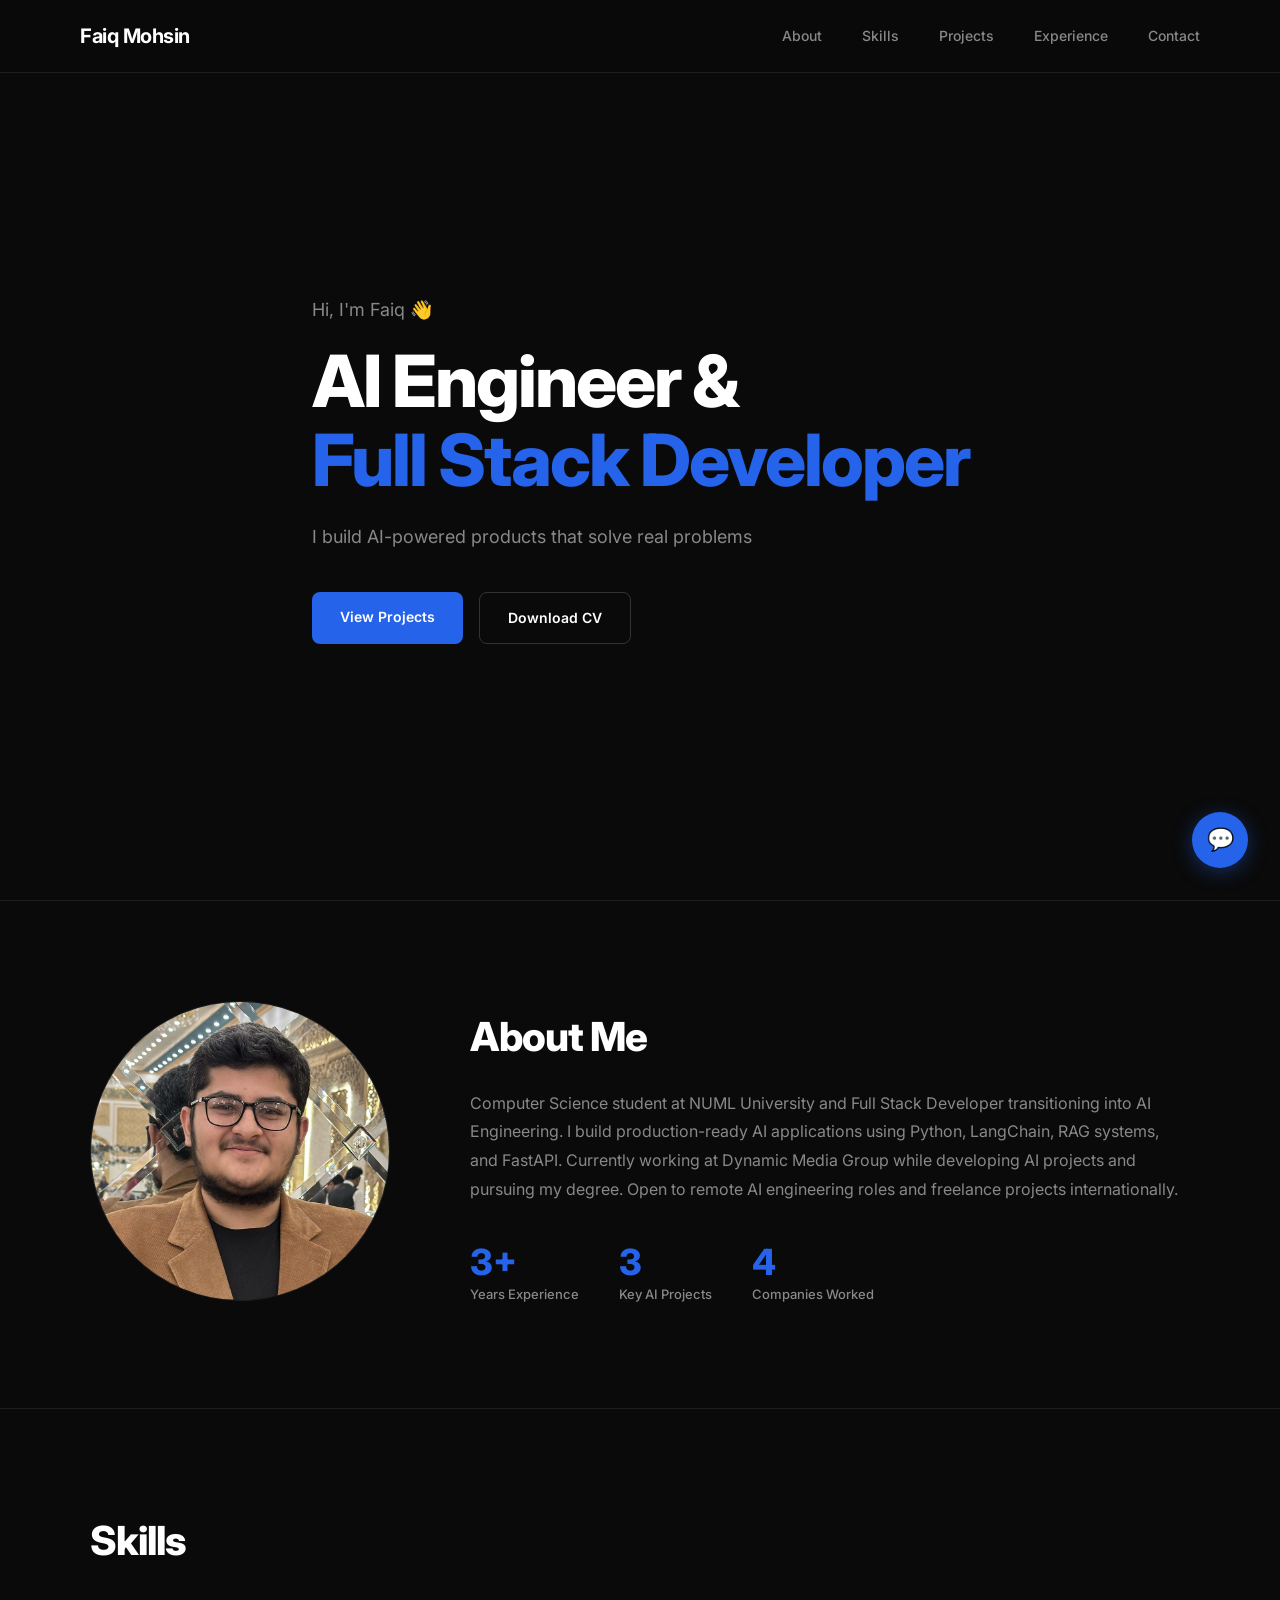
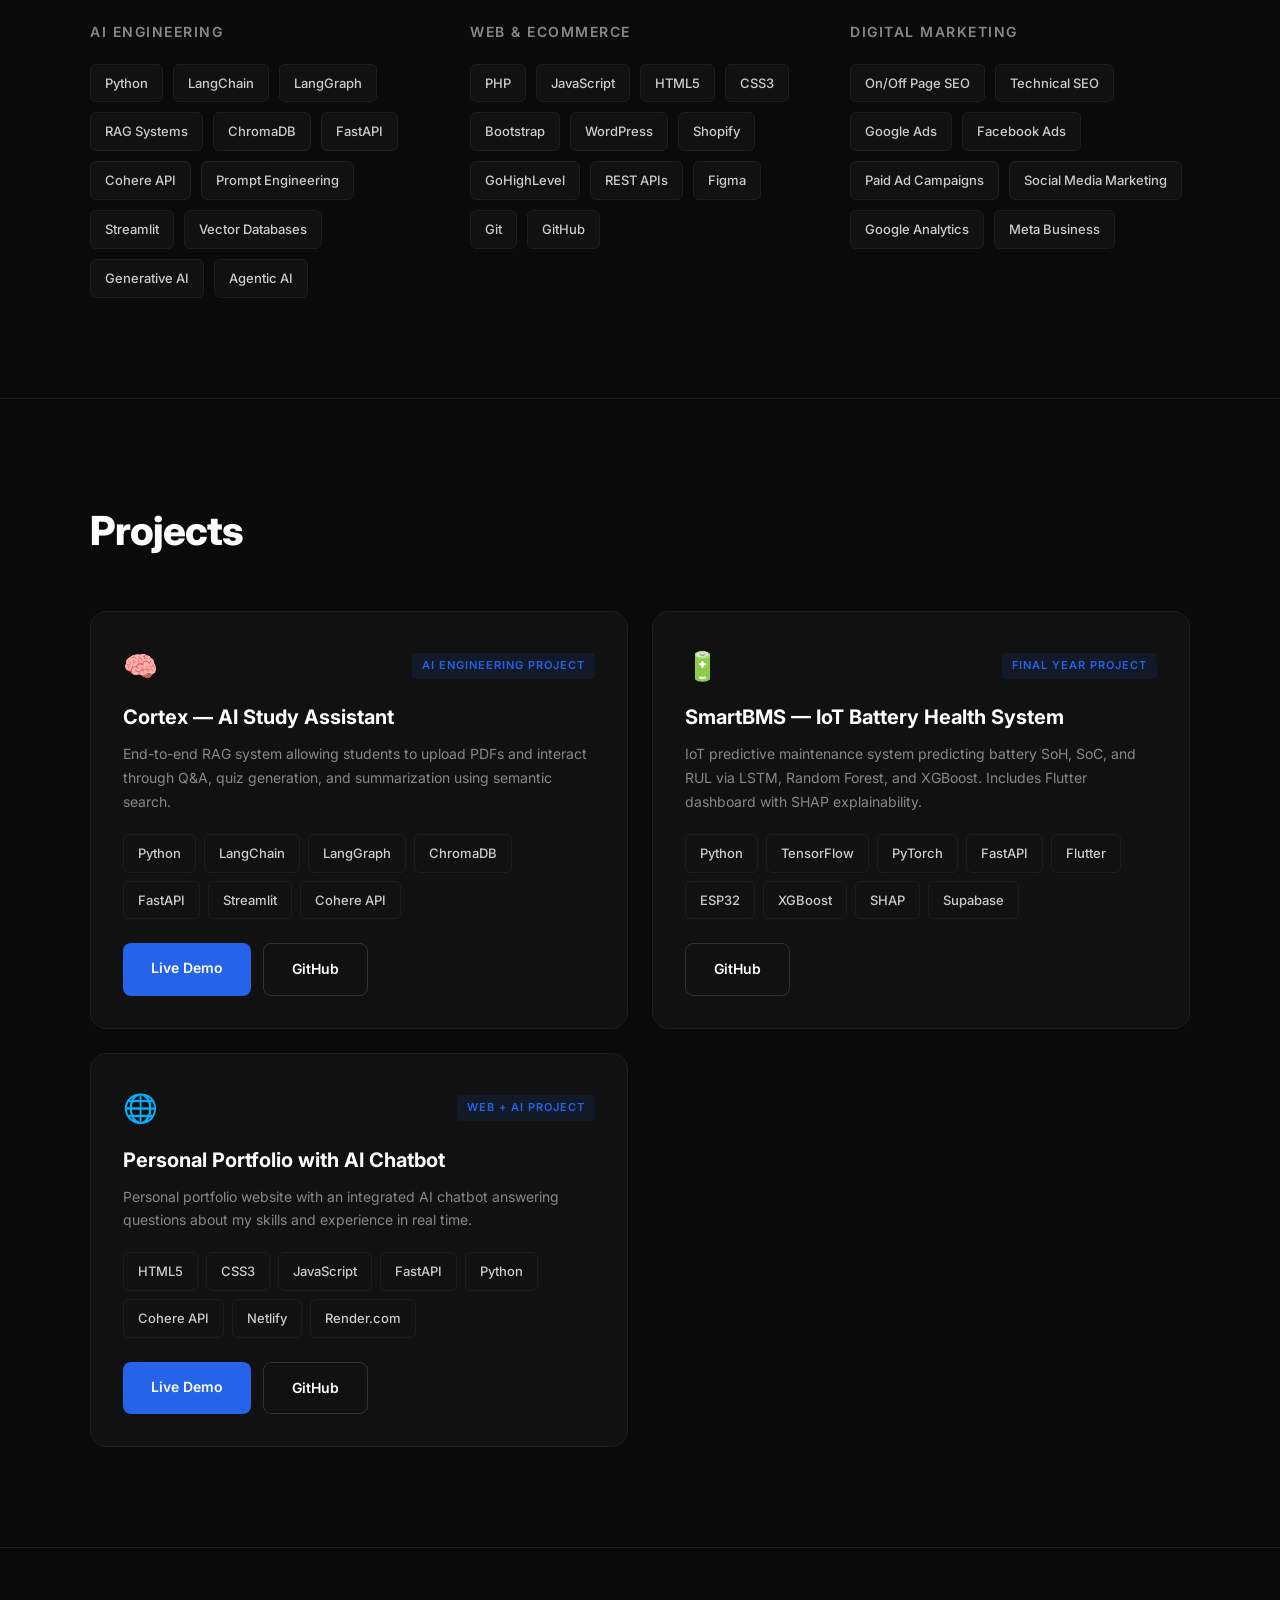
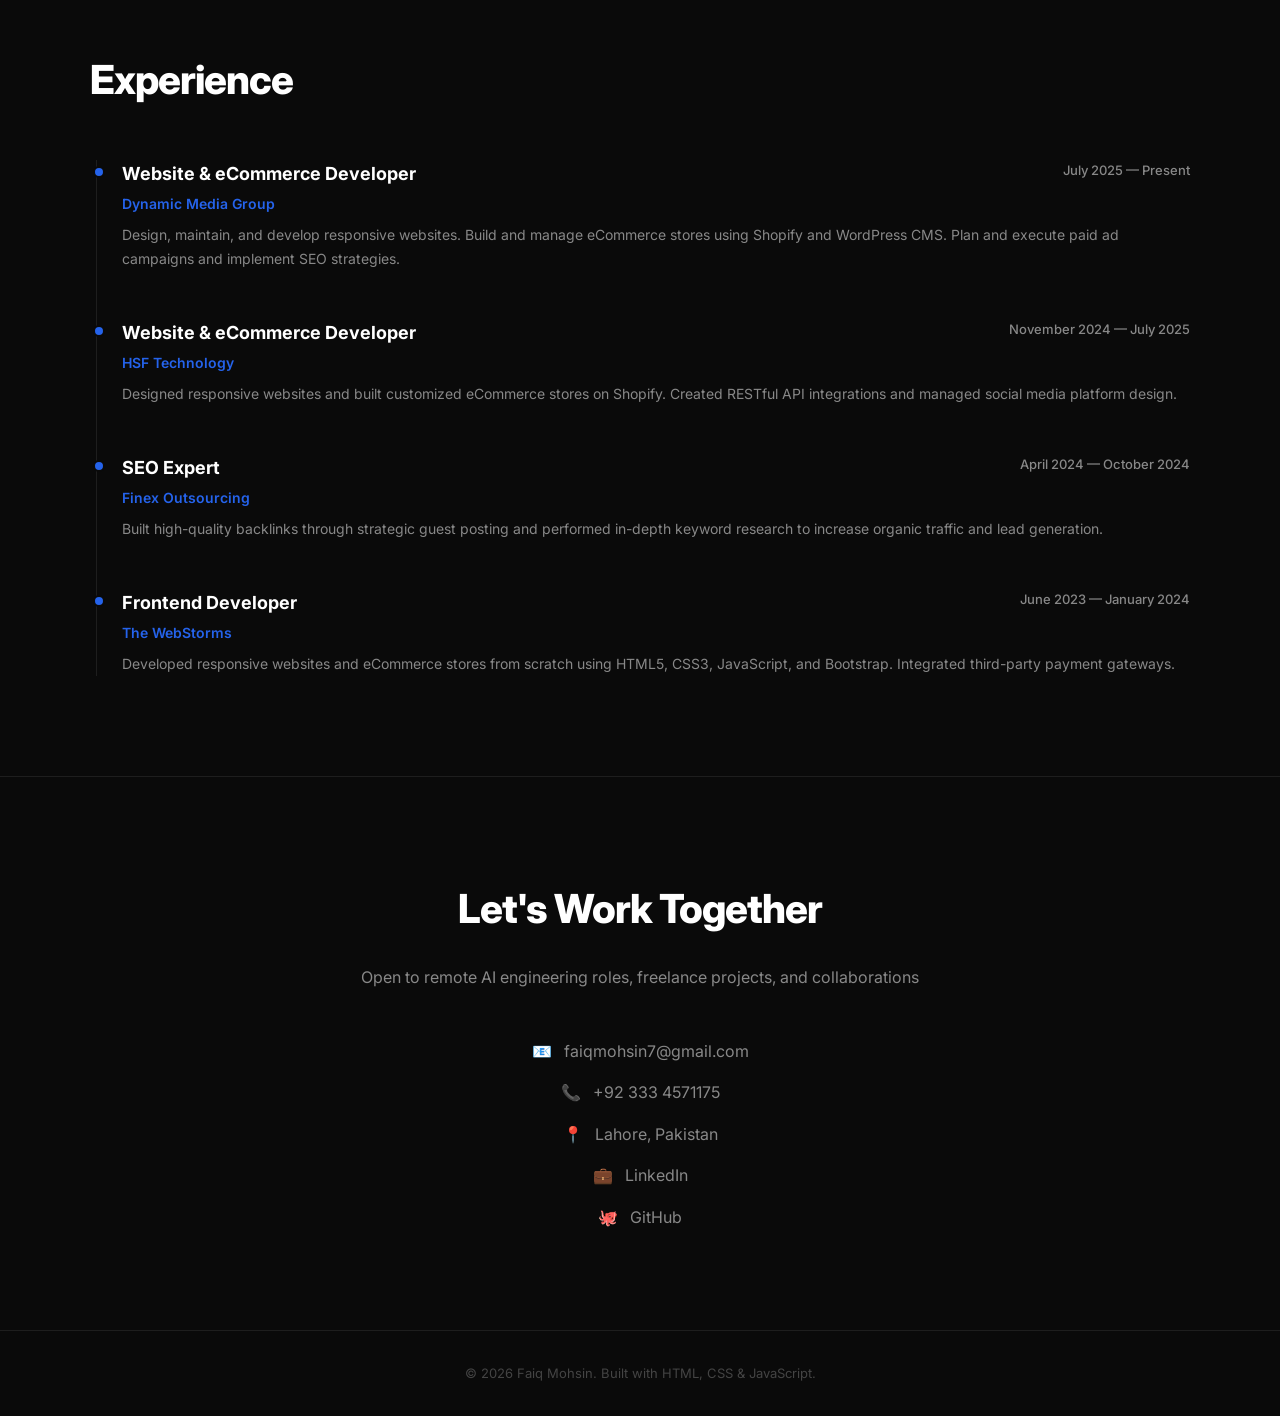
==== commit 7aa275e9: "Update index.html" ====
--- a/index.html
+++ b/index.html
@@ -5,7 +5,7 @@
     <meta name="viewport" content="width=device-width, initial-scale=1.0">
     <link href="https://fonts.googleapis.com/css2?family=Inter:wght@300;400;500;600;700;800&display=swap" rel="stylesheet">
     <link rel="stylesheet" href="style.css">
-    <title>Faiq Mohsin — AI Engineer</title>
+    <title>Faiq Mohsin — AI Engineer & Full Stack Developer</title>
 </head>
 <body>
 
@@ -50,7 +50,7 @@
                     transitioning into AI Engineering. I build production-ready AI applications
                     using Python, LangChain, RAG systems, and FastAPI. Currently working at
                     Dynamic Media Group while developing AI projects and pursuing my degree.
-                    Open to remote AI engineering roles and freelance projects.
+                    Open to remote AI engineering roles and freelance projects internationally.
                 </p>
                 <div class="about-stats">
                     <div class="stat">
@@ -59,10 +59,10 @@
                     </div>
                     <div class="stat">
                         <span class="stat-number">3</span>
-                        <span class="stat-label">AI Projects</span>
+                        <span class="stat-label">Key AI Projects</span>
                     </div>
                     <div class="stat">
-                        <span class="stat-number">5+</span>
+                        <span class="stat-number">4</span>
                         <span class="stat-label">Companies Worked</span>
                     </div>
                 </div>
@@ -89,33 +89,40 @@
                         <span class="tag">Prompt Engineering</span>
                         <span class="tag">Streamlit</span>
                         <span class="tag">Vector Databases</span>
+                        <span class="tag">Generative AI</span>
+                        <span class="tag">Agentic AI</span>
                     </div>
                 </div>
 
                 <div class="skill-category">
-                    <h3>Web Development</h3>
+                    <h3>Web & eCommerce</h3>
                     <div class="skill-tags">
-                        <span class="tag">Laravel</span>
                         <span class="tag">PHP</span>
                         <span class="tag">JavaScript</span>
                         <span class="tag">HTML5</span>
-                        <span class="tag">CSS</span>
+                        <span class="tag">CSS3</span>
                         <span class="tag">Bootstrap</span>
                         <span class="tag">WordPress</span>
                         <span class="tag">Shopify</span>
+                        <span class="tag">GoHighLevel</span>
+                        <span class="tag">REST APIs</span>
+                        <span class="tag">Figma</span>
+                        <span class="tag">Git</span>
+                        <span class="tag">GitHub</span>
                     </div>
                 </div>
 
                 <div class="skill-category">
                     <h3>Digital Marketing</h3>
                     <div class="skill-tags">
-                        <span class="tag">On Page SEO</span>
-                        <span class="tag">Off Page SEO</span>
+                        <span class="tag">On/Off Page SEO</span>
                         <span class="tag">Technical SEO</span>
                         <span class="tag">Google Ads</span>
+                        <span class="tag">Facebook Ads</span>
                         <span class="tag">Paid Ad Campaigns</span>
                         <span class="tag">Social Media Marketing</span>
-                        <span class="tag">Digital Marketing</span>
+                        <span class="tag">Google Analytics</span>
+                        <span class="tag">Meta Business</span>
                     </div>
                 </div>
 
@@ -136,19 +143,20 @@
                     </div>
                     <h3 class="project-name">Cortex — AI Study Assistant</h3>
                     <p class="project-description">
-                        RAG-powered study assistant that lets students upload PDFs and interact
-                        through Q&A, quiz generation, and topic summarization.
+                        End-to-end RAG system allowing students to upload PDFs and interact
+                        through Q&A, quiz generation, and summarization using semantic search.
                     </p>
                     <div class="project-stack">
                         <span class="tag">Python</span>
                         <span class="tag">LangChain</span>
+                        <span class="tag">LangGraph</span>
                         <span class="tag">ChromaDB</span>
                         <span class="tag">FastAPI</span>
                         <span class="tag">Streamlit</span>
                         <span class="tag">Cohere API</span>
                     </div>
                     <div class="project-links">
-                        <a href="https://cortex-study-ai.streamlit.app/" target="_blank" class="btn-primary">Live Demo</a>
+                        <a href="https://cortex-study-ai.streamlit.app" target="_blank" class="btn-primary">Live Demo</a>
                         <a href="https://github.com/FaiqMohsin/cortex-ai" target="_blank" class="btn-secondary">GitHub</a>
                     </div>
                 </div>
@@ -161,16 +169,18 @@
                     <h3 class="project-name">SmartBMS — IoT Battery Health System</h3>
                     <p class="project-description">
                         IoT predictive maintenance system predicting battery SoH, SoC, and RUL
-                        via LSTM, Random Forest, and XGBoost. Includes Flutter dashboard with
-                        SHAP explainability and dual-mode WiFi/Bluetooth communication.
+                        via LSTM, Random Forest, and XGBoost. Includes Flutter dashboard with SHAP explainability.
                     </p>
                     <div class="project-stack">
                         <span class="tag">Python</span>
                         <span class="tag">TensorFlow</span>
+                        <span class="tag">PyTorch</span>
                         <span class="tag">FastAPI</span>
                         <span class="tag">Flutter</span>
                         <span class="tag">ESP32</span>
                         <span class="tag">XGBoost</span>
+                        <span class="tag">SHAP</span>
+                        <span class="tag">Supabase</span>
                     </div>
                     <div class="project-links">
                         <a href="https://github.com/FaiqMohsin" target="_blank" class="btn-secondary">GitHub</a>
@@ -184,9 +194,8 @@
                     </div>
                     <h3 class="project-name">Personal Portfolio with AI Chatbot</h3>
                     <p class="project-description">
-                        A personal portfolio website with an integrated AI chatbot that answers
-                        questions about my skills, projects, and experience in real time using
-                        Cohere LLM and FastAPI.
+                        Personal portfolio website with an integrated AI chatbot answering
+                        questions about my skills and experience in real time.
                     </p>
                     <div class="project-stack">
                         <span class="tag">HTML5</span>
@@ -195,9 +204,11 @@
                         <span class="tag">FastAPI</span>
                         <span class="tag">Python</span>
                         <span class="tag">Cohere API</span>
+                        <span class="tag">Netlify</span>
+                        <span class="tag">Render.com</span>
                     </div>
                     <div class="project-links">
-                        <a href="https://faiqmohsin.netlify.app/" target="_blank" class="btn-primary">Live Demo</a>
+                        <a href="https://faiqmohsin.netlify.app" target="_blank" class="btn-primary">Live Demo</a>
                         <a href="https://github.com/FaiqMohsin" target="_blank" class="btn-secondary">GitHub</a>
                     </div>
                 </div>
@@ -216,11 +227,11 @@
                     <div class="timeline-dot"></div>
                     <div class="timeline-content">
                         <div class="timeline-header">
-                            <h3>Website Developer</h3>
+                            <h3>Website & eCommerce Developer</h3>
                             <span class="timeline-date">July 2025 — Present</span>
                         </div>
                         <p class="timeline-company">Dynamic Media Group</p>
-                        <p class="timeline-description">Design, maintain, and develop responsive websites. Build and manage eCommerce stores using Shopify and WordPress CMS.</p>
+                        <p class="timeline-description">Design, maintain, and develop responsive websites. Build and manage eCommerce stores using Shopify and WordPress CMS. Plan and execute paid ad campaigns and implement SEO strategies.</p>
                     </div>
                 </div>
 
@@ -228,11 +239,11 @@
                     <div class="timeline-dot"></div>
                     <div class="timeline-content">
                         <div class="timeline-header">
-                            <h3>Frontend Developer</h3>
+                            <h3>Website & eCommerce Developer</h3>
                             <span class="timeline-date">November 2024 — July 2025</span>
                         </div>
                         <p class="timeline-company">HSF Technology</p>
-                        <p class="timeline-description">Built responsive user interfaces and managed eCommerce stores on Shopify and WordPress.</p>
+                        <p class="timeline-description">Designed responsive websites and built customized eCommerce stores on Shopify. Created RESTful API integrations and managed social media platform design.</p>
                     </div>
                 </div>
 
@@ -244,7 +255,7 @@
                             <span class="timeline-date">April 2024 — October 2024</span>
                         </div>
                         <p class="timeline-company">Finex Outsourcing</p>
-                        <p class="timeline-description">Built backlinks through guest posts and implemented keyword research strategies to increase organic traffic.</p>
+                        <p class="timeline-description">Built high-quality backlinks through strategic guest posting and performed in-depth keyword research to increase organic traffic and lead generation.</p>
                     </div>
                 </div>
 
@@ -256,7 +267,7 @@
                             <span class="timeline-date">June 2023 — January 2024</span>
                         </div>
                         <p class="timeline-company">The WebStorms</p>
-                        <p class="timeline-description">Developed and designed responsive websites and eCommerce stores ensuring cross-device compatibility.</p>
+                        <p class="timeline-description">Developed responsive websites and eCommerce stores from scratch using HTML5, CSS3, JavaScript, and Bootstrap. Integrated third-party payment gateways.</p>
                     </div>
                 </div>
 
@@ -274,6 +285,14 @@
                     <span>📧</span>
                     <span>faiqmohsin7@gmail.com</span>
                 </a>
+                <a href="tel:+923334571175" class="contact-item">
+                    <span>📞</span>
+                    <span>+92 333 4571175</span>
+                </a>
+                <div class="contact-item">
+                    <span>📍</span>
+                    <span>Lahore, Pakistan</span>
+                </div>
                 <a href="https://linkedin.com/in/faiq-mohsin-63078a351" target="_blank" class="contact-item">
                     <span>💼</span>
                     <span>LinkedIn</span>
@@ -282,10 +301,6 @@
                     <span>🐙</span>
                     <span>GitHub</span>
                 </a>
-                <a href="https://www.upwork.com/freelancers/faiqmohsin" target="_blank" class="contact-item">
-                    <span>💻</span>
-                    <span>Upwork</span>
-                </a>
             </div>
         </div>
     </section>
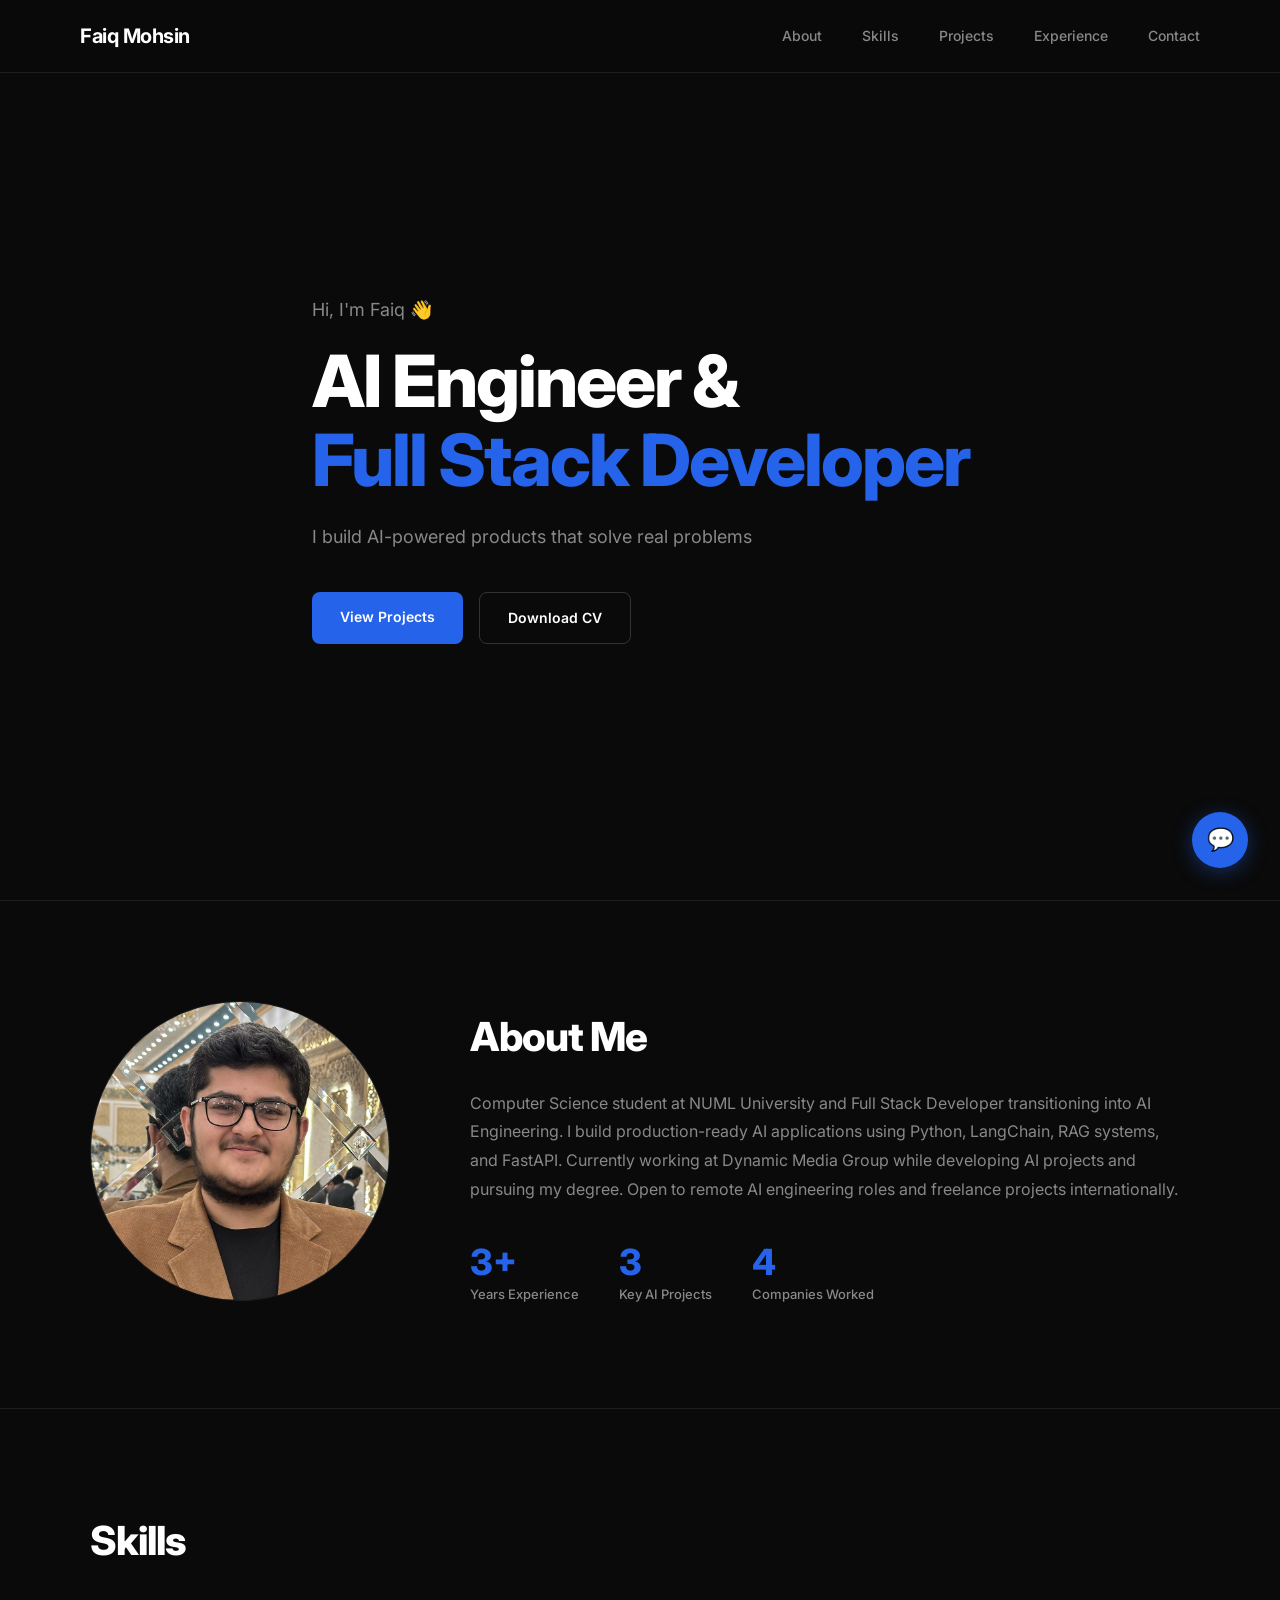
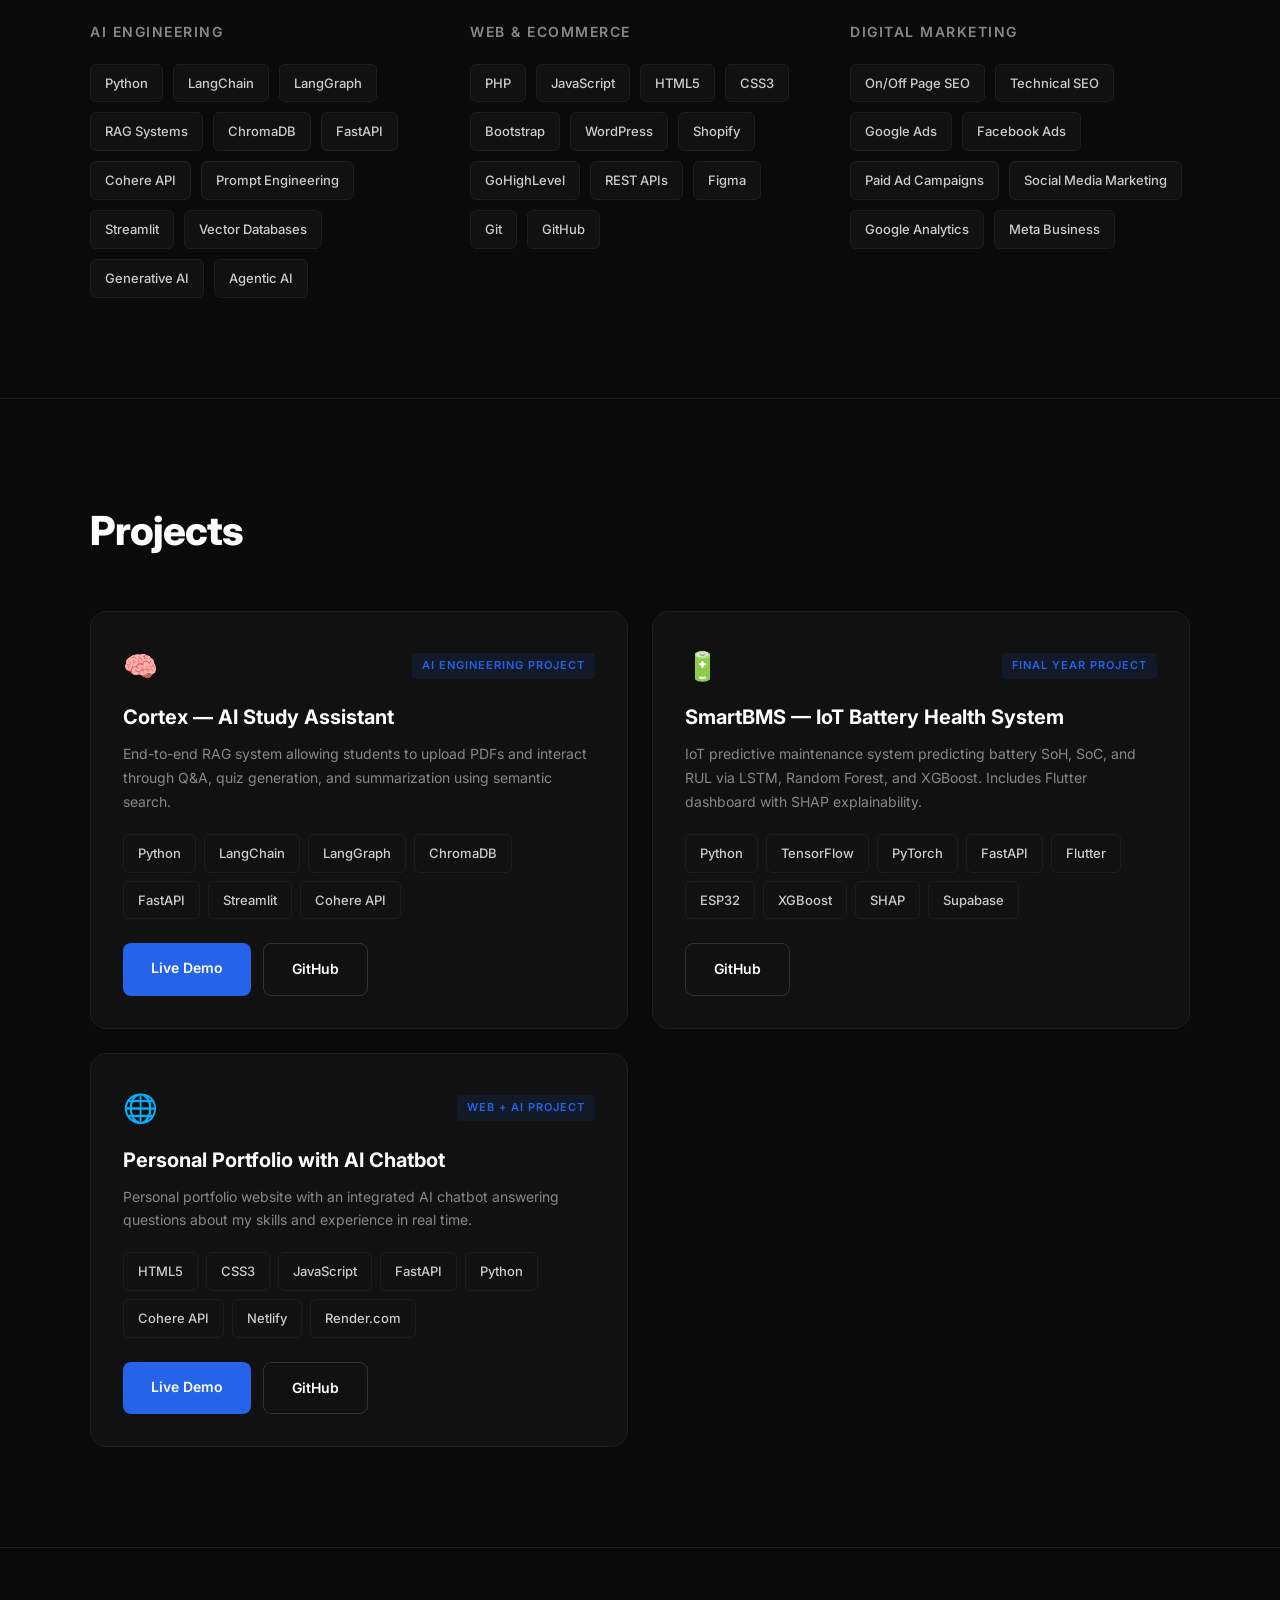
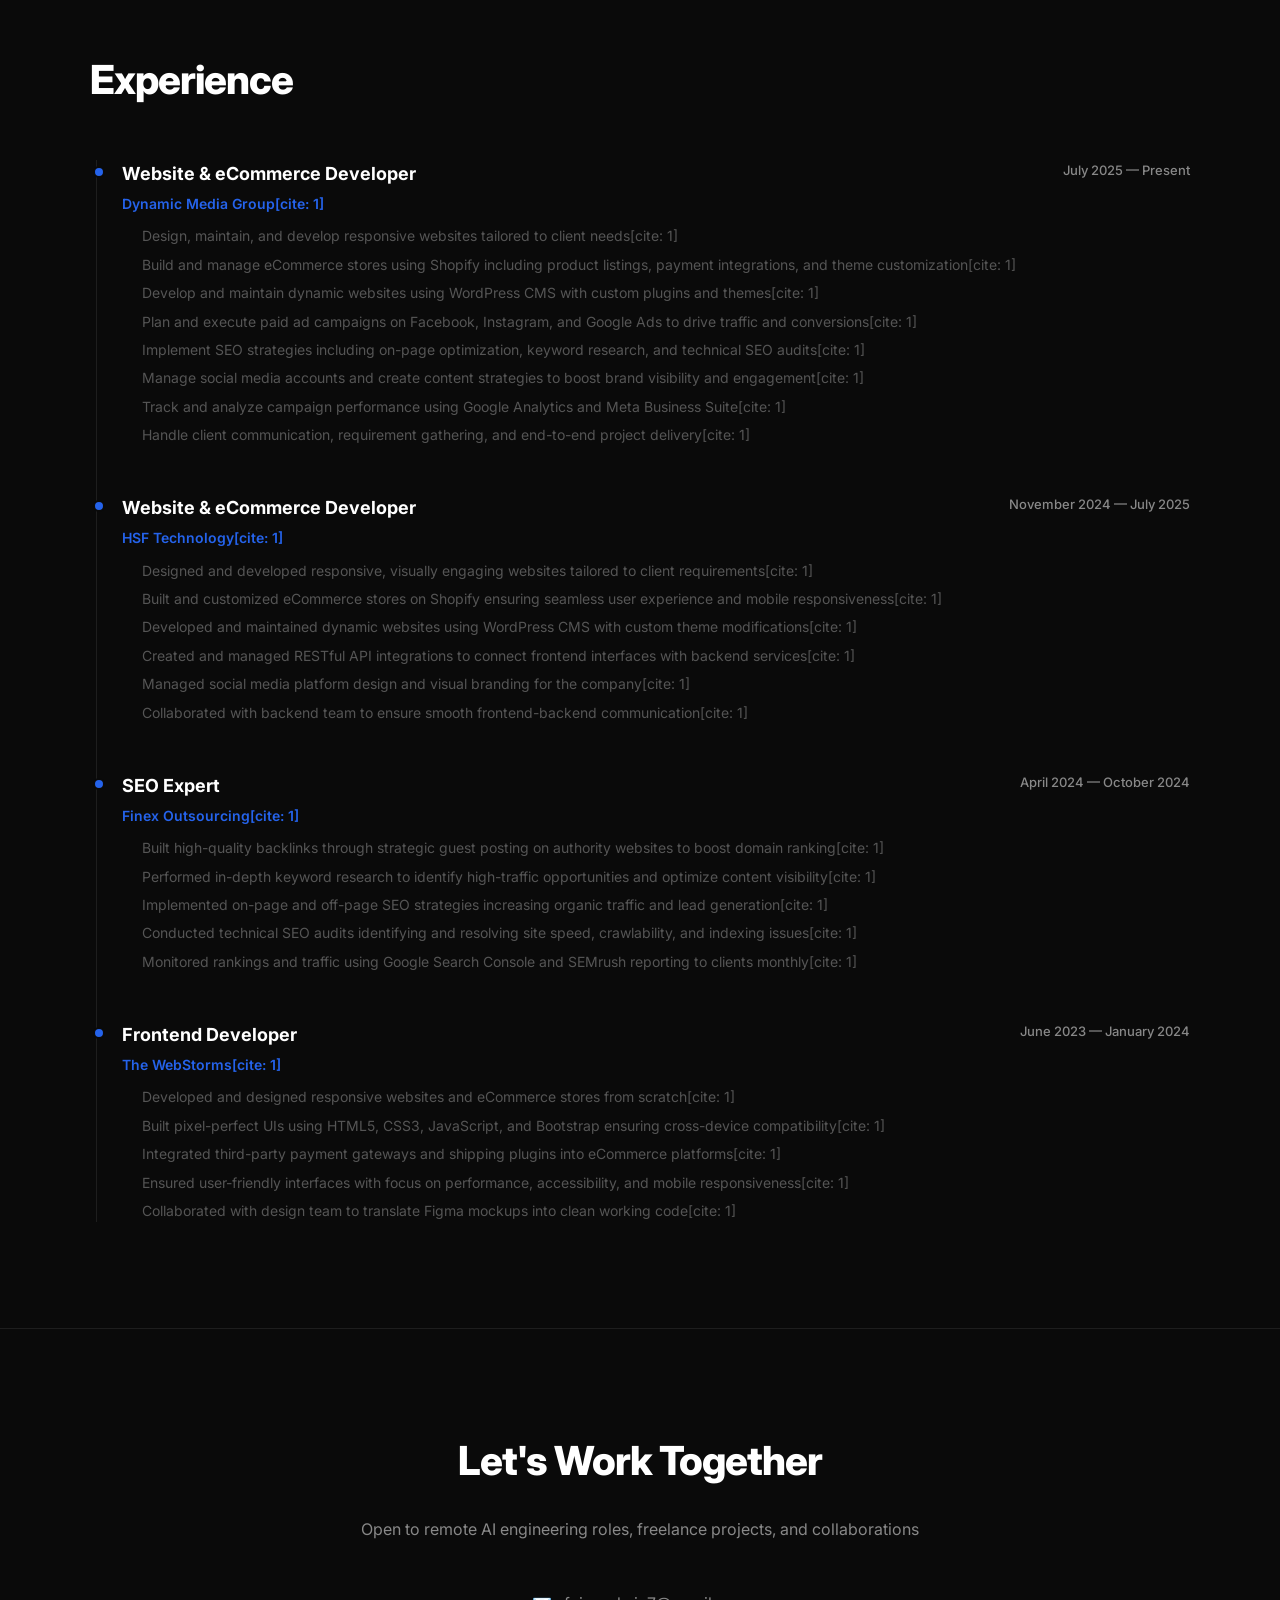
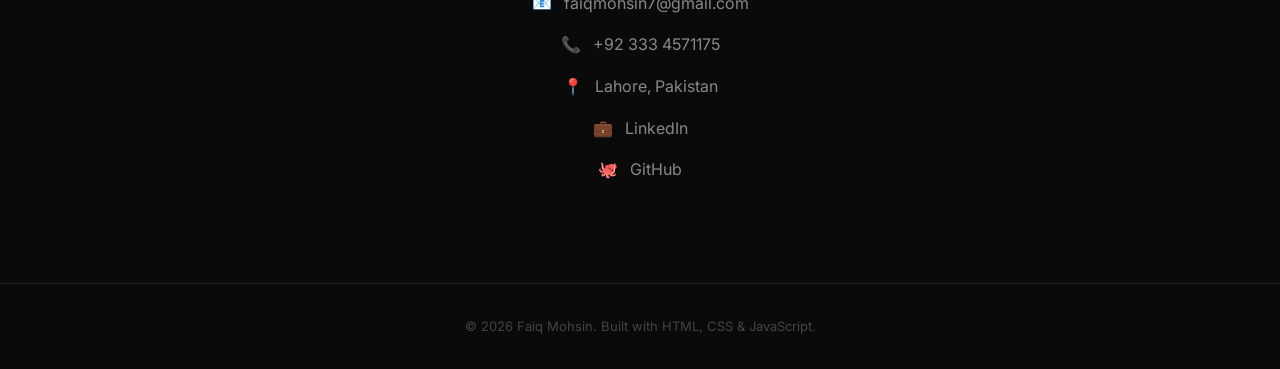
==== commit 4ae7bd94: "Update index.html" ====
--- a/index.html
+++ b/index.html
@@ -6,6 +6,19 @@
     <link href="https://fonts.googleapis.com/css2?family=Inter:wght@300;400;500;600;700;800&display=swap" rel="stylesheet">
     <link rel="stylesheet" href="style.css">
     <title>Faiq Mohsin — AI Engineer & Full Stack Developer</title>
+    <style>
+        /* Added a quick style to ensure lists look good in the timeline */
+        .timeline-description-list {
+            margin-top: 10px;
+            padding-left: 20px;
+            color: #555;
+            font-size: 14px;
+            line-height: 1.6;
+        }
+        .timeline-description-list li {
+            margin-bottom: 6px;
+        }
+    </style>
 </head>
 <body>
 
@@ -230,8 +243,17 @@
                             <h3>Website & eCommerce Developer</h3>
                             <span class="timeline-date">July 2025 — Present</span>
                         </div>
-                        <p class="timeline-company">Dynamic Media Group</p>
-                        <p class="timeline-description">Design, maintain, and develop responsive websites. Build and manage eCommerce stores using Shopify and WordPress CMS. Plan and execute paid ad campaigns and implement SEO strategies.</p>
+                        <p class="timeline-company">Dynamic Media Group[cite: 1]</p>
+                        <ul class="timeline-description-list">
+                            <li>Design, maintain, and develop responsive websites tailored to client needs[cite: 1]</li>
+                            <li>Build and manage eCommerce stores using Shopify including product listings, payment integrations, and theme customization[cite: 1]</li>
+                            <li>Develop and maintain dynamic websites using WordPress CMS with custom plugins and themes[cite: 1]</li>
+                            <li>Plan and execute paid ad campaigns on Facebook, Instagram, and Google Ads to drive traffic and conversions[cite: 1]</li>
+                            <li>Implement SEO strategies including on-page optimization, keyword research, and technical SEO audits[cite: 1]</li>
+                            <li>Manage social media accounts and create content strategies to boost brand visibility and engagement[cite: 1]</li>
+                            <li>Track and analyze campaign performance using Google Analytics and Meta Business Suite[cite: 1]</li>
+                            <li>Handle client communication, requirement gathering, and end-to-end project delivery[cite: 1]</li>
+                        </ul>
                     </div>
                 </div>
 
@@ -242,8 +264,15 @@
                             <h3>Website & eCommerce Developer</h3>
                             <span class="timeline-date">November 2024 — July 2025</span>
                         </div>
-                        <p class="timeline-company">HSF Technology</p>
-                        <p class="timeline-description">Designed responsive websites and built customized eCommerce stores on Shopify. Created RESTful API integrations and managed social media platform design.</p>
+                        <p class="timeline-company">HSF Technology[cite: 1]</p>
+                        <ul class="timeline-description-list">
+                            <li>Designed and developed responsive, visually engaging websites tailored to client requirements[cite: 1]</li>
+                            <li>Built and customized eCommerce stores on Shopify ensuring seamless user experience and mobile responsiveness[cite: 1]</li>
+                            <li>Developed and maintained dynamic websites using WordPress CMS with custom theme modifications[cite: 1]</li>
+                            <li>Created and managed RESTful API integrations to connect frontend interfaces with backend services[cite: 1]</li>
+                            <li>Managed social media platform design and visual branding for the company[cite: 1]</li>
+                            <li>Collaborated with backend team to ensure smooth frontend-backend communication[cite: 1]</li>
+                        </ul>
                     </div>
                 </div>
 
@@ -254,8 +283,14 @@
                             <h3>SEO Expert</h3>
                             <span class="timeline-date">April 2024 — October 2024</span>
                         </div>
-                        <p class="timeline-company">Finex Outsourcing</p>
-                        <p class="timeline-description">Built high-quality backlinks through strategic guest posting and performed in-depth keyword research to increase organic traffic and lead generation.</p>
+                        <p class="timeline-company">Finex Outsourcing[cite: 1]</p>
+                        <ul class="timeline-description-list">
+                            <li>Built high-quality backlinks through strategic guest posting on authority websites to boost domain ranking[cite: 1]</li>
+                            <li>Performed in-depth keyword research to identify high-traffic opportunities and optimize content visibility[cite: 1]</li>
+                            <li>Implemented on-page and off-page SEO strategies increasing organic traffic and lead generation[cite: 1]</li>
+                            <li>Conducted technical SEO audits identifying and resolving site speed, crawlability, and indexing issues[cite: 1]</li>
+                            <li>Monitored rankings and traffic using Google Search Console and SEMrush reporting to clients monthly[cite: 1]</li>
+                        </ul>
                     </div>
                 </div>
 
@@ -266,8 +301,14 @@
                             <h3>Frontend Developer</h3>
                             <span class="timeline-date">June 2023 — January 2024</span>
                         </div>
-                        <p class="timeline-company">The WebStorms</p>
-                        <p class="timeline-description">Developed responsive websites and eCommerce stores from scratch using HTML5, CSS3, JavaScript, and Bootstrap. Integrated third-party payment gateways.</p>
+                        <p class="timeline-company">The WebStorms[cite: 1]</p>
+                        <ul class="timeline-description-list">
+                            <li>Developed and designed responsive websites and eCommerce stores from scratch[cite: 1]</li>
+                            <li>Built pixel-perfect UIs using HTML5, CSS3, JavaScript, and Bootstrap ensuring cross-device compatibility[cite: 1]</li>
+                            <li>Integrated third-party payment gateways and shipping plugins into eCommerce platforms[cite: 1]</li>
+                            <li>Ensured user-friendly interfaces with focus on performance, accessibility, and mobile responsiveness[cite: 1]</li>
+                            <li>Collaborated with design team to translate Figma mockups into clean working code[cite: 1]</li>
+                        </ul>
                     </div>
                 </div>
 
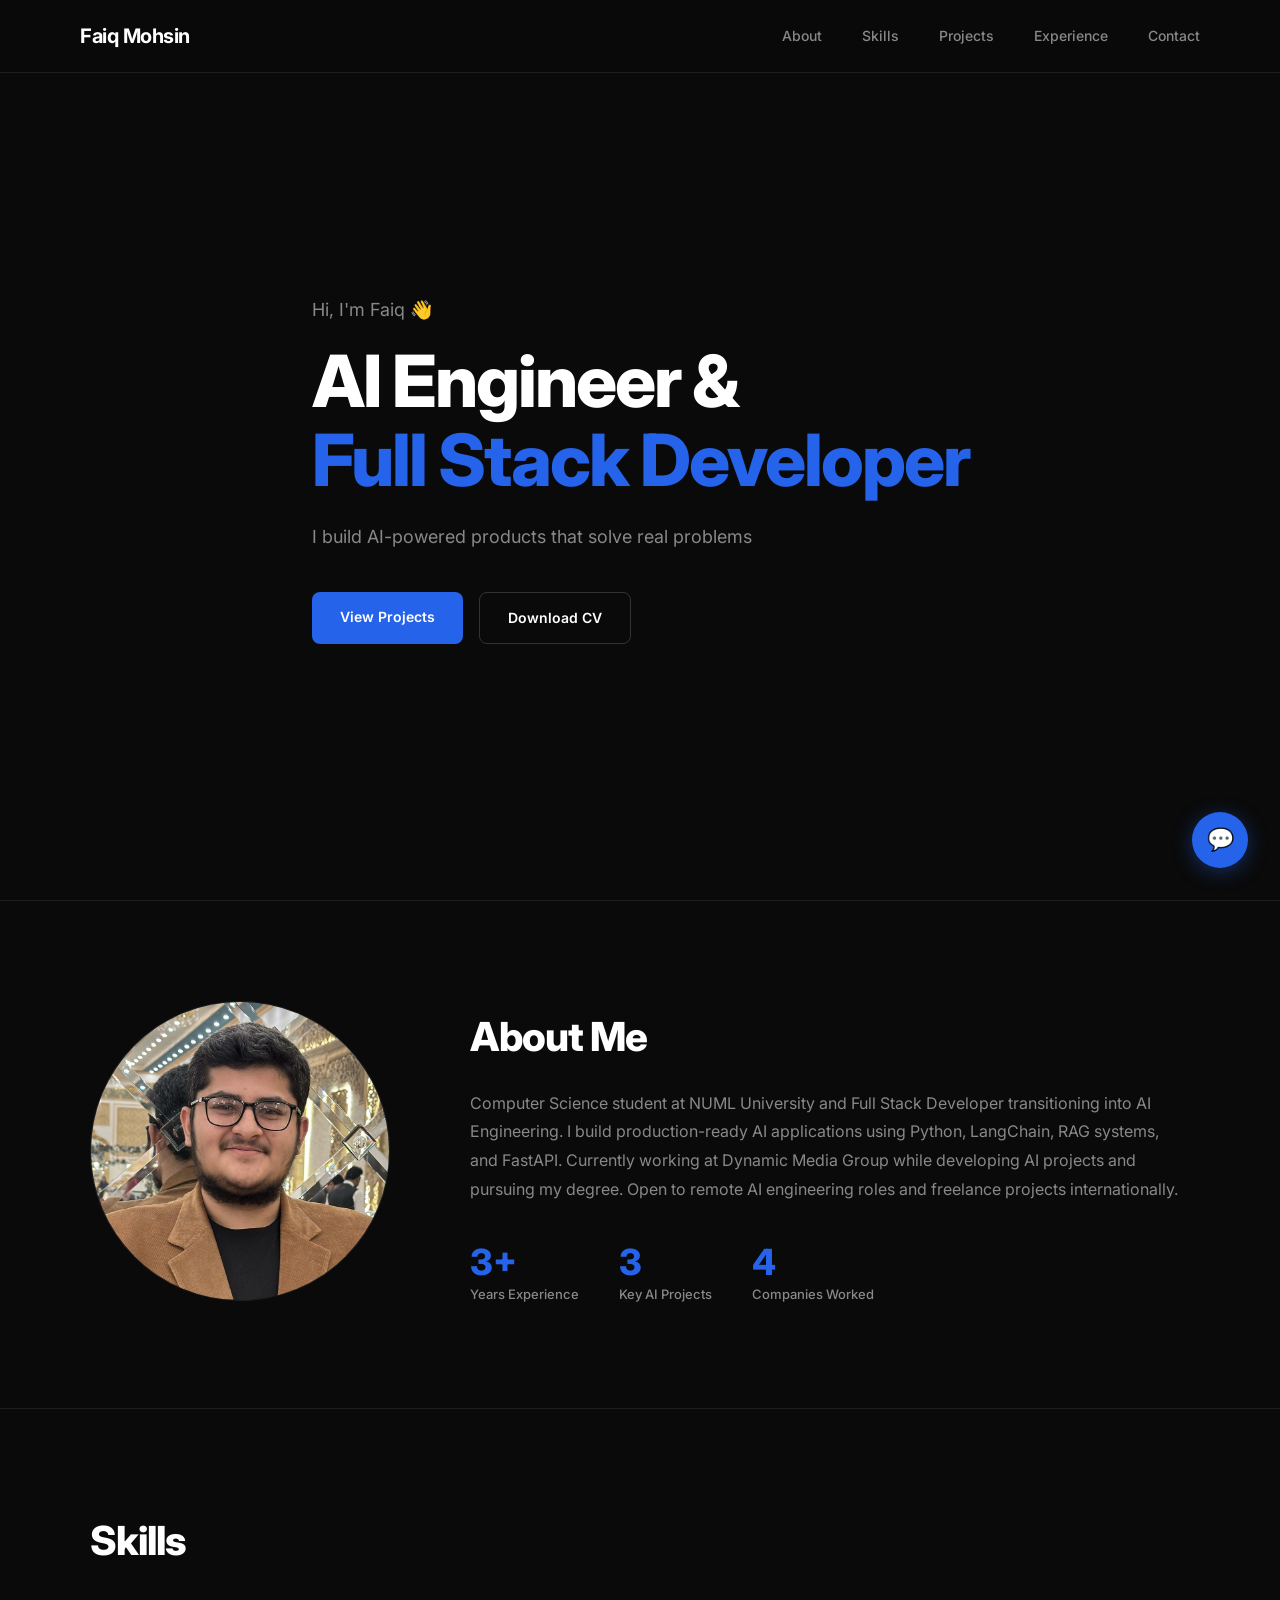
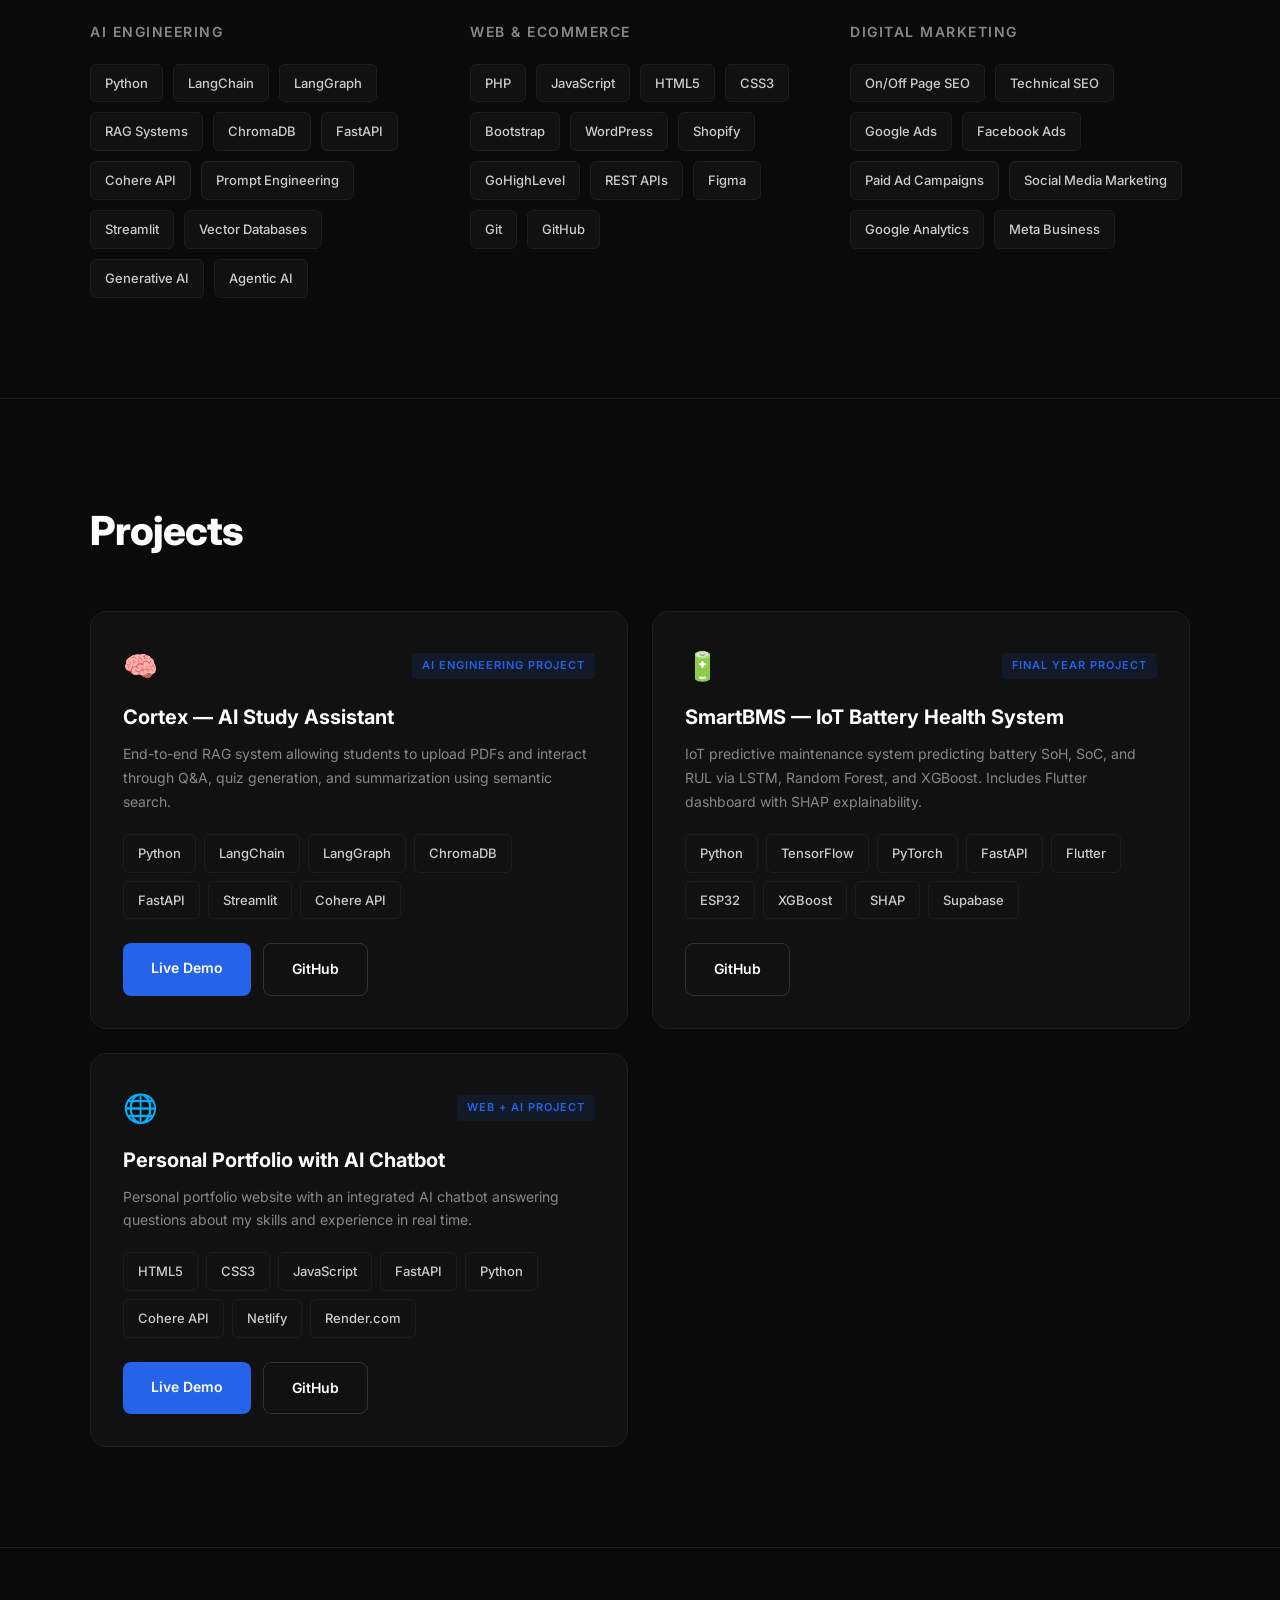
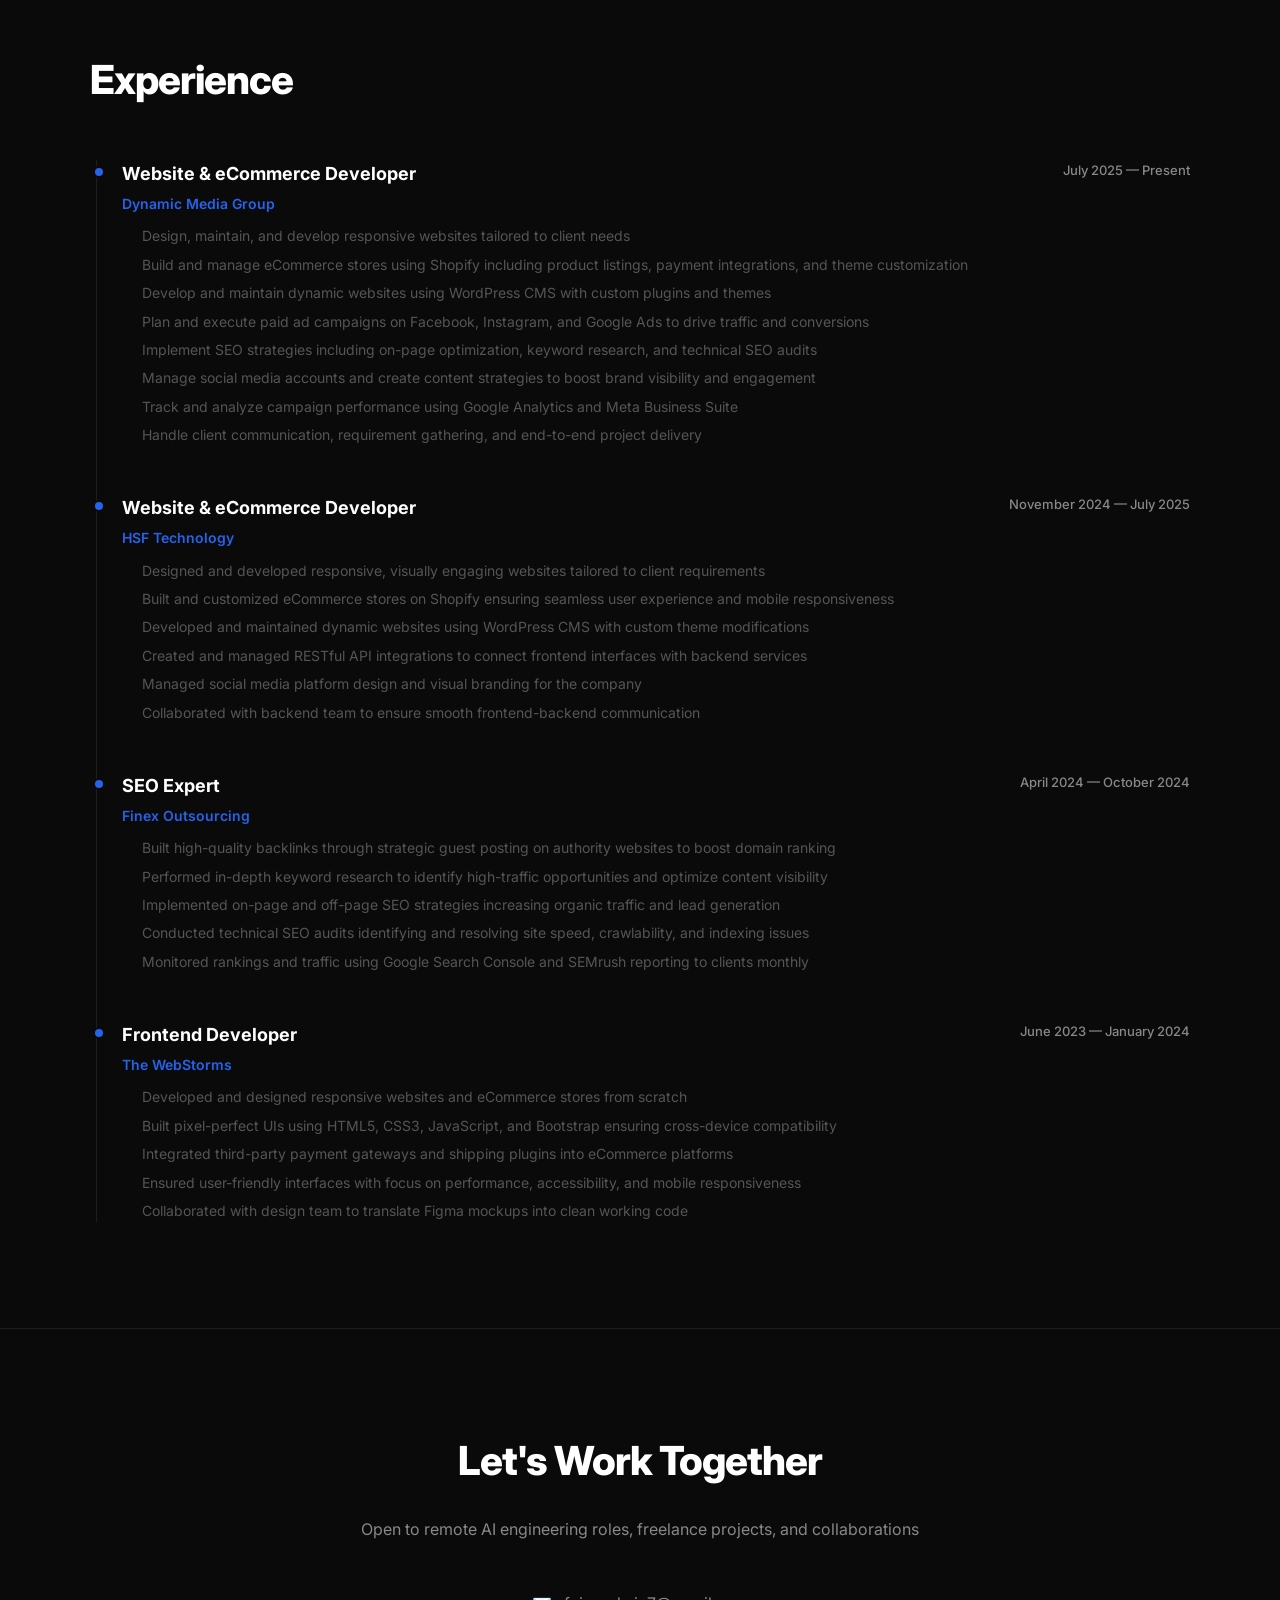
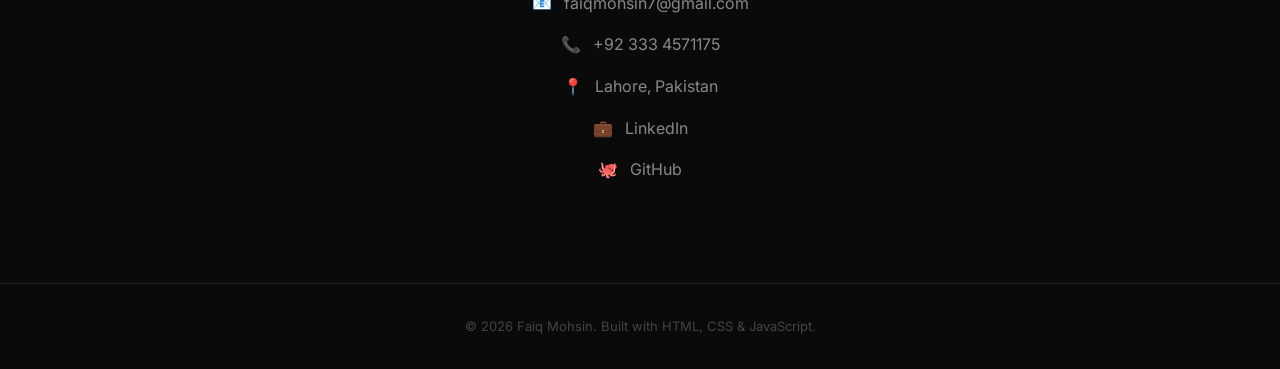
==== commit 38cb36d7: "Update index.html" ====
--- a/index.html
+++ b/index.html
@@ -243,16 +243,16 @@
                             <h3>Website & eCommerce Developer</h3>
                             <span class="timeline-date">July 2025 — Present</span>
                         </div>
-                        <p class="timeline-company">Dynamic Media Group[cite: 1]</p>
+                        <p class="timeline-company">Dynamic Media Group</p>
                         <ul class="timeline-description-list">
-                            <li>Design, maintain, and develop responsive websites tailored to client needs[cite: 1]</li>
-                            <li>Build and manage eCommerce stores using Shopify including product listings, payment integrations, and theme customization[cite: 1]</li>
-                            <li>Develop and maintain dynamic websites using WordPress CMS with custom plugins and themes[cite: 1]</li>
-                            <li>Plan and execute paid ad campaigns on Facebook, Instagram, and Google Ads to drive traffic and conversions[cite: 1]</li>
-                            <li>Implement SEO strategies including on-page optimization, keyword research, and technical SEO audits[cite: 1]</li>
-                            <li>Manage social media accounts and create content strategies to boost brand visibility and engagement[cite: 1]</li>
-                            <li>Track and analyze campaign performance using Google Analytics and Meta Business Suite[cite: 1]</li>
-                            <li>Handle client communication, requirement gathering, and end-to-end project delivery[cite: 1]</li>
+                            <li>Design, maintain, and develop responsive websites tailored to client needs</li>
+                            <li>Build and manage eCommerce stores using Shopify including product listings, payment integrations, and theme customization</li>
+                            <li>Develop and maintain dynamic websites using WordPress CMS with custom plugins and themes</li>
+                            <li>Plan and execute paid ad campaigns on Facebook, Instagram, and Google Ads to drive traffic and conversions</li>
+                            <li>Implement SEO strategies including on-page optimization, keyword research, and technical SEO audits</li>
+                            <li>Manage social media accounts and create content strategies to boost brand visibility and engagement</li>
+                            <li>Track and analyze campaign performance using Google Analytics and Meta Business Suite</li>
+                            <li>Handle client communication, requirement gathering, and end-to-end project delivery</li>
                         </ul>
                     </div>
                 </div>
@@ -264,14 +264,14 @@
                             <h3>Website & eCommerce Developer</h3>
                             <span class="timeline-date">November 2024 — July 2025</span>
                         </div>
-                        <p class="timeline-company">HSF Technology[cite: 1]</p>
+                        <p class="timeline-company">HSF Technology</p>
                         <ul class="timeline-description-list">
-                            <li>Designed and developed responsive, visually engaging websites tailored to client requirements[cite: 1]</li>
-                            <li>Built and customized eCommerce stores on Shopify ensuring seamless user experience and mobile responsiveness[cite: 1]</li>
-                            <li>Developed and maintained dynamic websites using WordPress CMS with custom theme modifications[cite: 1]</li>
-                            <li>Created and managed RESTful API integrations to connect frontend interfaces with backend services[cite: 1]</li>
-                            <li>Managed social media platform design and visual branding for the company[cite: 1]</li>
-                            <li>Collaborated with backend team to ensure smooth frontend-backend communication[cite: 1]</li>
+                            <li>Designed and developed responsive, visually engaging websites tailored to client requirements</li>
+                            <li>Built and customized eCommerce stores on Shopify ensuring seamless user experience and mobile responsiveness</li>
+                            <li>Developed and maintained dynamic websites using WordPress CMS with custom theme modifications</li>
+                            <li>Created and managed RESTful API integrations to connect frontend interfaces with backend services</li>
+                            <li>Managed social media platform design and visual branding for the company</li>
+                            <li>Collaborated with backend team to ensure smooth frontend-backend communication</li>
                         </ul>
                     </div>
                 </div>
@@ -283,13 +283,13 @@
                             <h3>SEO Expert</h3>
                             <span class="timeline-date">April 2024 — October 2024</span>
                         </div>
-                        <p class="timeline-company">Finex Outsourcing[cite: 1]</p>
+                        <p class="timeline-company">Finex Outsourcing</p>
                         <ul class="timeline-description-list">
-                            <li>Built high-quality backlinks through strategic guest posting on authority websites to boost domain ranking[cite: 1]</li>
-                            <li>Performed in-depth keyword research to identify high-traffic opportunities and optimize content visibility[cite: 1]</li>
-                            <li>Implemented on-page and off-page SEO strategies increasing organic traffic and lead generation[cite: 1]</li>
-                            <li>Conducted technical SEO audits identifying and resolving site speed, crawlability, and indexing issues[cite: 1]</li>
-                            <li>Monitored rankings and traffic using Google Search Console and SEMrush reporting to clients monthly[cite: 1]</li>
+                            <li>Built high-quality backlinks through strategic guest posting on authority websites to boost domain ranking</li>
+                            <li>Performed in-depth keyword research to identify high-traffic opportunities and optimize content visibility</li>
+                            <li>Implemented on-page and off-page SEO strategies increasing organic traffic and lead generation</li>
+                            <li>Conducted technical SEO audits identifying and resolving site speed, crawlability, and indexing issues</li>
+                            <li>Monitored rankings and traffic using Google Search Console and SEMrush reporting to clients monthly</li>
                         </ul>
                     </div>
                 </div>
@@ -301,13 +301,13 @@
                             <h3>Frontend Developer</h3>
                             <span class="timeline-date">June 2023 — January 2024</span>
                         </div>
-                        <p class="timeline-company">The WebStorms[cite: 1]</p>
+                        <p class="timeline-company">The WebStorms</p>
                         <ul class="timeline-description-list">
-                            <li>Developed and designed responsive websites and eCommerce stores from scratch[cite: 1]</li>
-                            <li>Built pixel-perfect UIs using HTML5, CSS3, JavaScript, and Bootstrap ensuring cross-device compatibility[cite: 1]</li>
-                            <li>Integrated third-party payment gateways and shipping plugins into eCommerce platforms[cite: 1]</li>
-                            <li>Ensured user-friendly interfaces with focus on performance, accessibility, and mobile responsiveness[cite: 1]</li>
-                            <li>Collaborated with design team to translate Figma mockups into clean working code[cite: 1]</li>
+                            <li>Developed and designed responsive websites and eCommerce stores from scratch</li>
+                            <li>Built pixel-perfect UIs using HTML5, CSS3, JavaScript, and Bootstrap ensuring cross-device compatibility</li>
+                            <li>Integrated third-party payment gateways and shipping plugins into eCommerce platforms</li>
+                            <li>Ensured user-friendly interfaces with focus on performance, accessibility, and mobile responsiveness</li>
+                            <li>Collaborated with design team to translate Figma mockups into clean working code</li>
                         </ul>
                     </div>
                 </div>
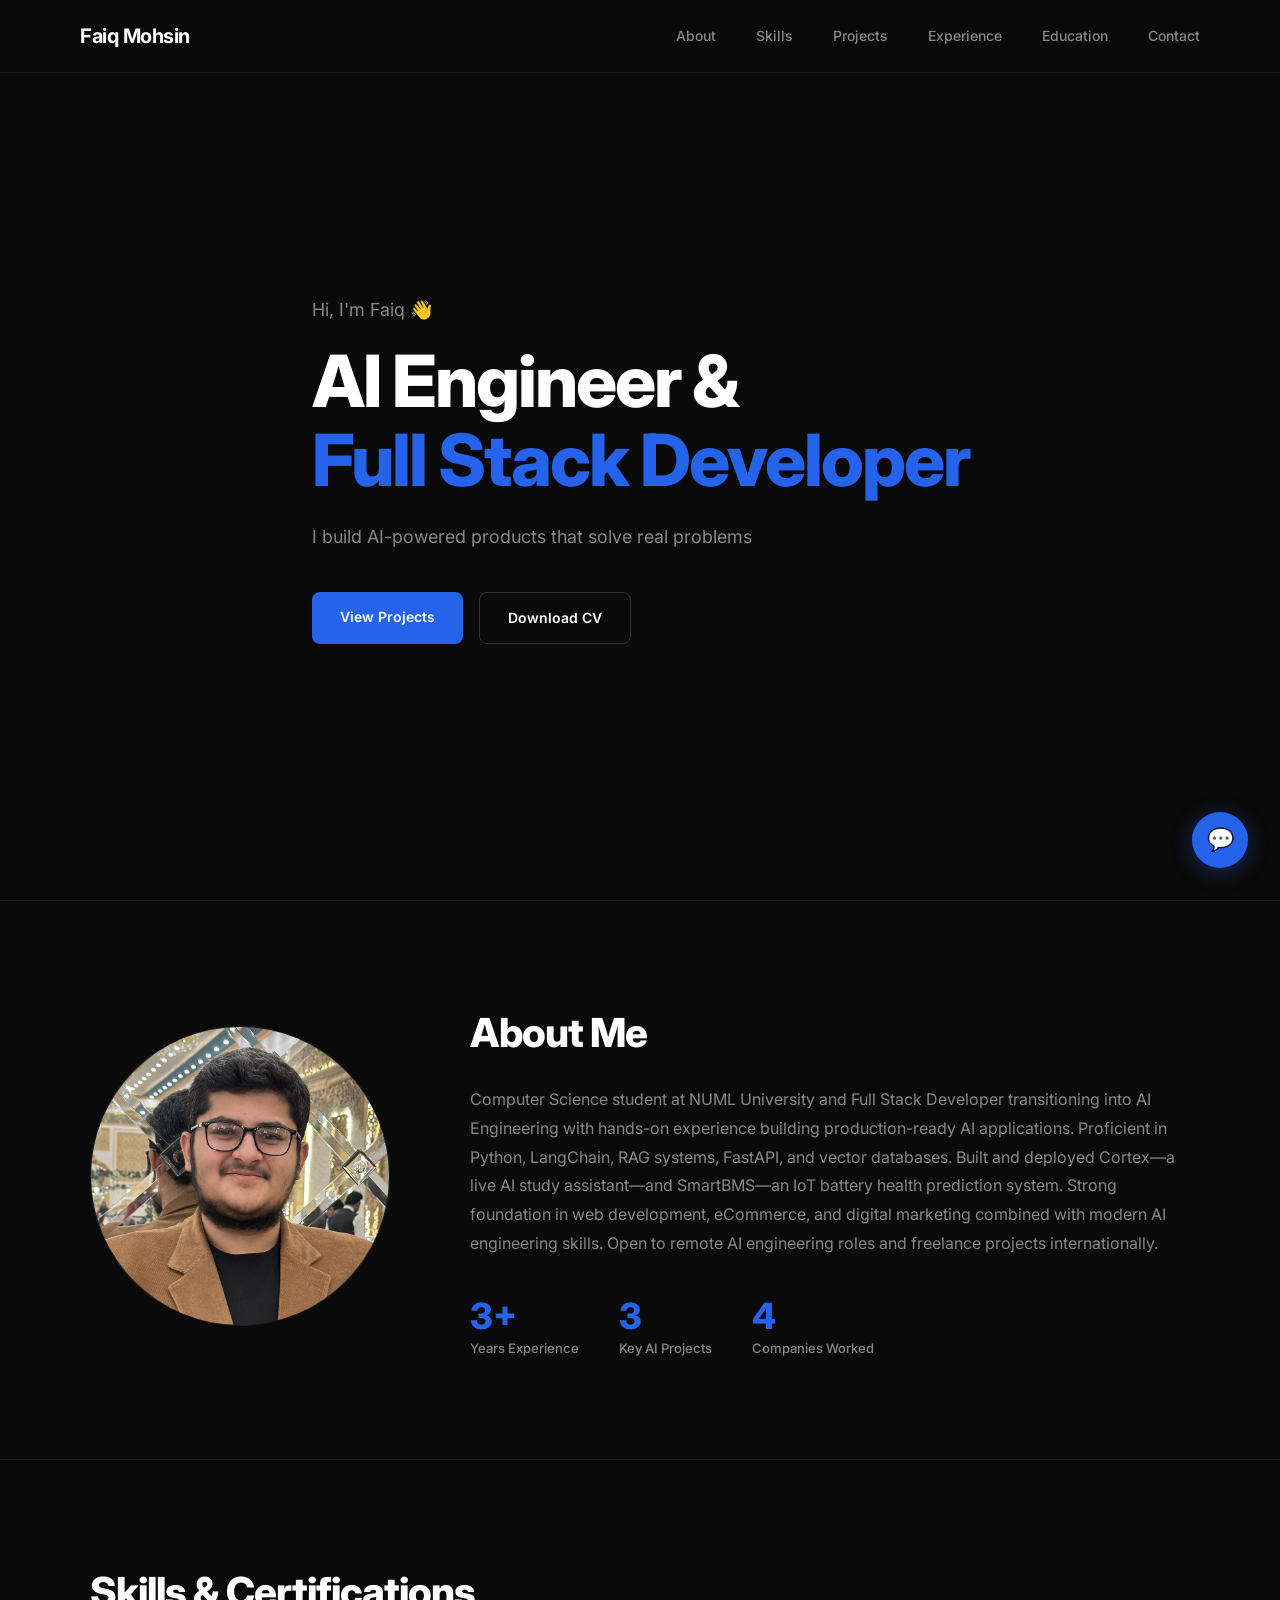
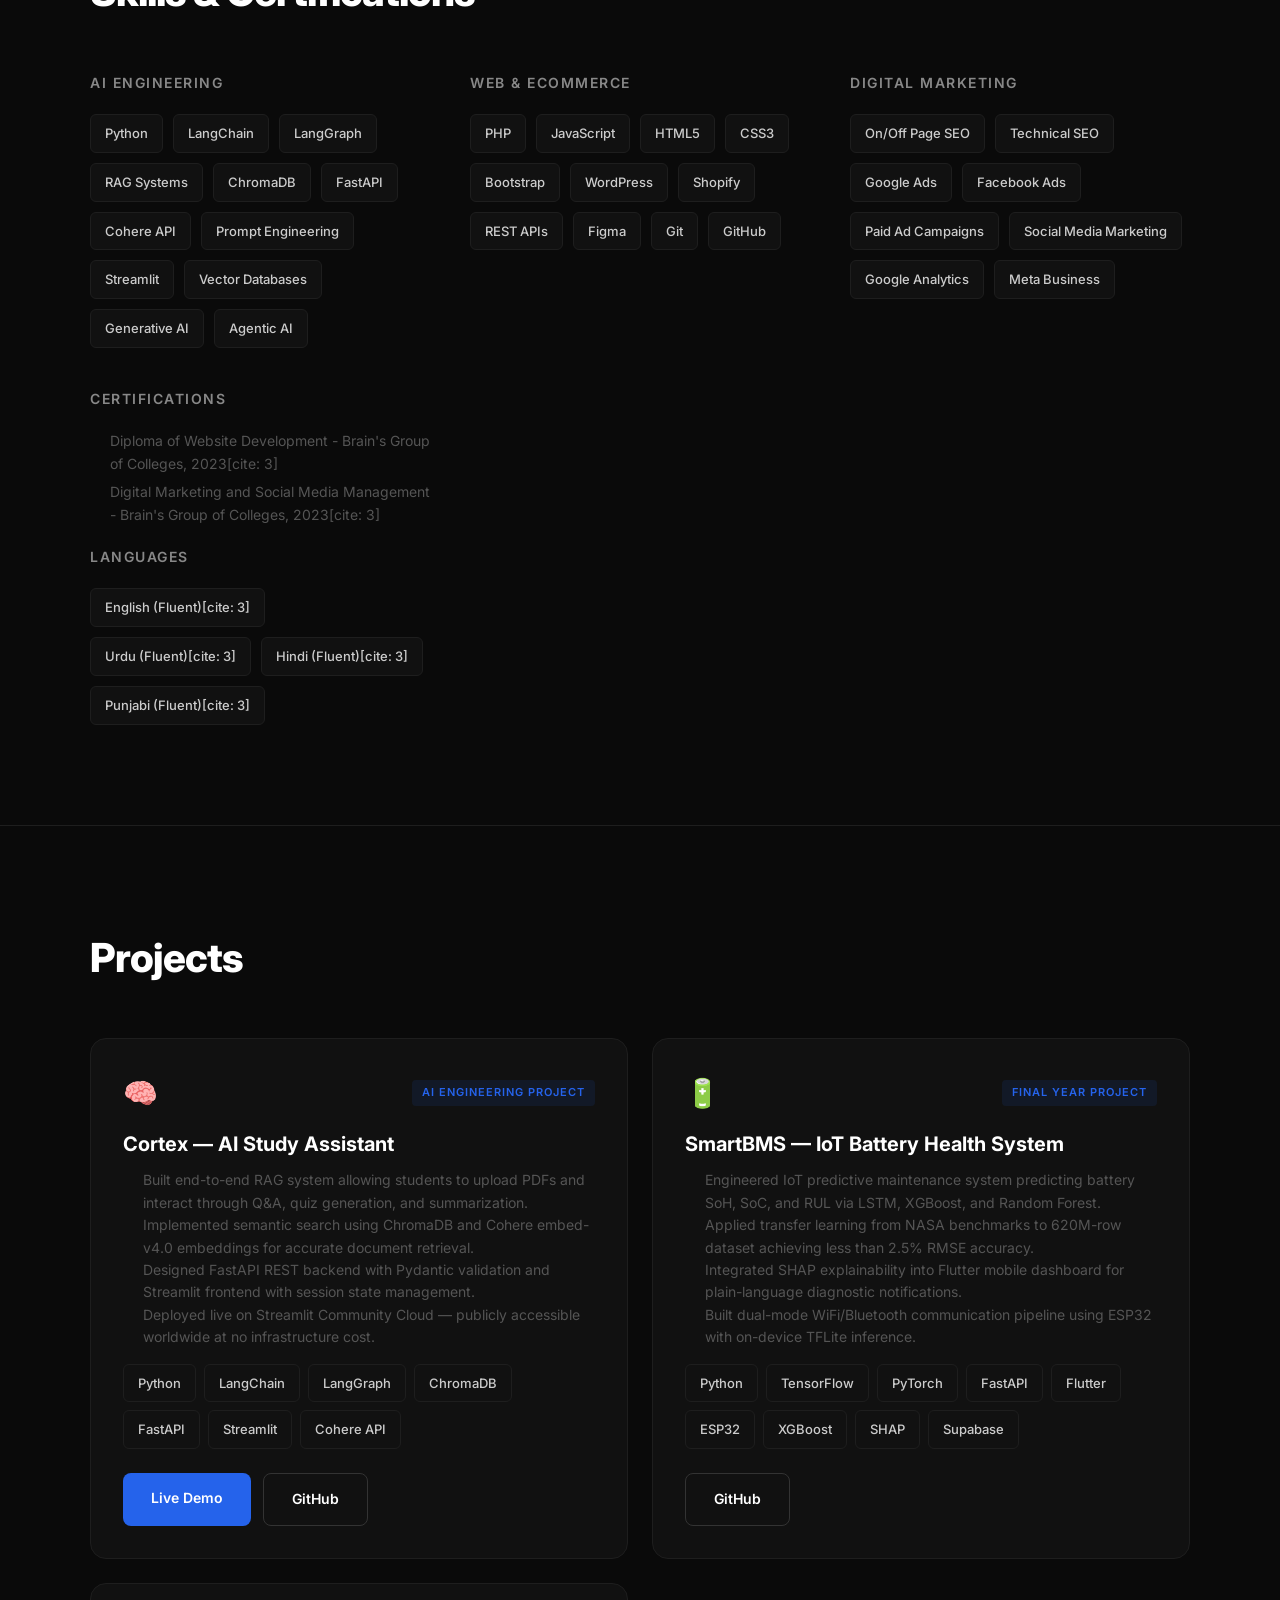
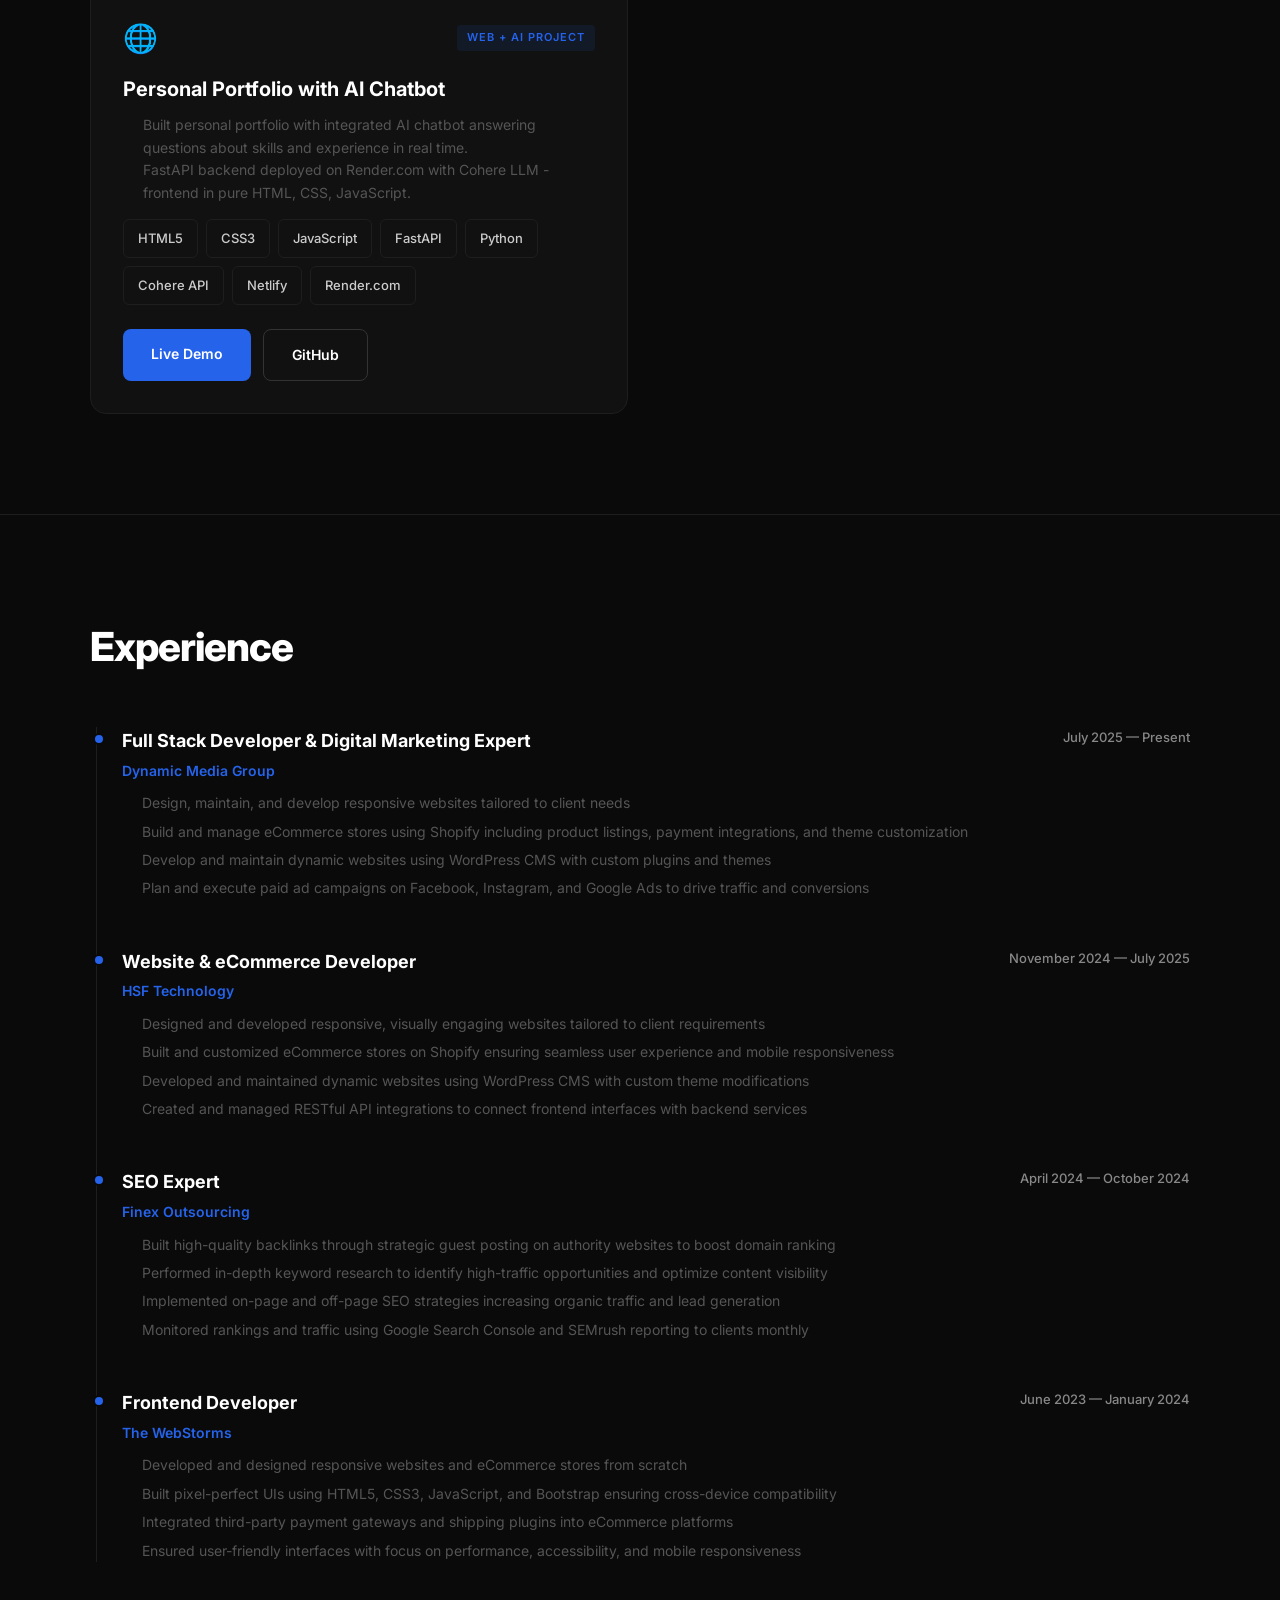
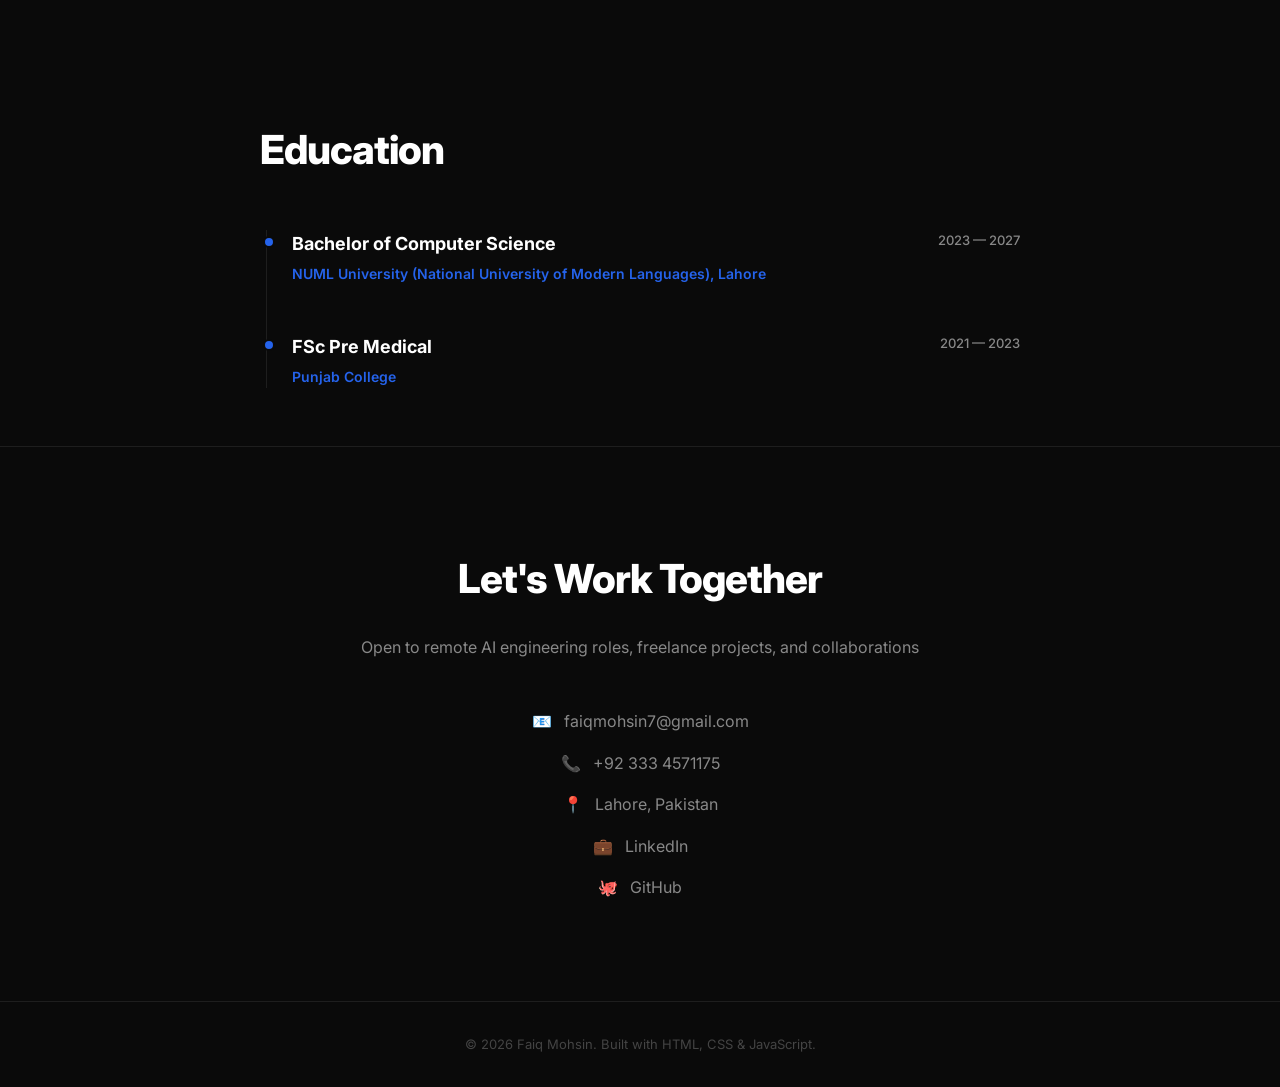
==== commit 3cf9bc51: "Update print statement from 'Hello' to 'Goodbye'" ====
--- a/index.html
+++ b/index.html
@@ -18,6 +18,13 @@
         .timeline-description-list li {
             margin-bottom: 6px;
         }
+        .project-description-list {
+            padding-left: 20px;
+            font-size: 14px;
+            color: #555;
+            margin-top: 10px;
+            margin-bottom: 15px;
+        }
     </style>
 </head>
 <body>
@@ -30,6 +37,7 @@
             <li><a href="#skills">Skills</a></li>
             <li><a href="#projects">Projects</a></li>
             <li><a href="#experience">Experience</a></li>
+            <li><a href="#education">Education</a></li>
             <li><a href="#contact">Contact</a></li>
         </ul>
     </nav>
@@ -59,11 +67,7 @@
             <div class="about-content">
                 <h2 class="about-title">About Me</h2>
                 <p class="about-description">
-                    Computer Science student at NUML University and Full Stack Developer
-                    transitioning into AI Engineering. I build production-ready AI applications
-                    using Python, LangChain, RAG systems, and FastAPI. Currently working at
-                    Dynamic Media Group while developing AI projects and pursuing my degree.
-                    Open to remote AI engineering roles and freelance projects internationally.
+                    Computer Science student at NUML University and Full Stack Developer transitioning into AI Engineering with hands-on experience building production-ready AI applications. Proficient in Python, LangChain, RAG systems, FastAPI, and vector databases. Built and deployed Cortex—a live AI study assistant—and SmartBMS—an IoT battery health prediction system. Strong foundation in web development, eCommerce, and digital marketing combined with modern AI engineering skills. Open to remote AI engineering roles and freelance projects internationally.
                 </p>
                 <div class="about-stats">
                     <div class="stat">
@@ -86,7 +90,7 @@
     <!-- SKILLS -->
     <section id="skills">
         <div class="skills-container">
-            <h2 class="section-title">Skills</h2>
+            <h2 class="section-title">Skills & Certifications</h2>
             <div class="skills-grid">
 
                 <div class="skill-category">
@@ -117,7 +121,6 @@
                         <span class="tag">Bootstrap</span>
                         <span class="tag">WordPress</span>
                         <span class="tag">Shopify</span>
-                        <span class="tag">GoHighLevel</span>
                         <span class="tag">REST APIs</span>
                         <span class="tag">Figma</span>
                         <span class="tag">Git</span>
@@ -138,6 +141,22 @@
                         <span class="tag">Meta Business</span>
                     </div>
                 </div>
+                
+                <div class="skill-category">
+                    <h3>Certifications</h3>
+                    <ul class="timeline-description-list" style="margin-bottom: 20px;">
+                        <li>Diploma of Website Development - Brain's Group of Colleges, 2023[cite: 3]</li>
+                        <li>Digital Marketing and Social Media Management - Brain's Group of Colleges, 2023[cite: 3]</li>
+                    </ul>
+                    
+                    <h3>Languages</h3>
+                    <div class="skill-tags">
+                        <span class="tag">English (Fluent)[cite: 3]</span>
+                        <span class="tag">Urdu (Fluent)[cite: 3]</span>
+                        <span class="tag">Hindi (Fluent)[cite: 3]</span>
+                        <span class="tag">Punjabi (Fluent)[cite: 3]</span>
+                    </div>
+                </div>
 
             </div>
         </div>
@@ -155,10 +174,12 @@
                         <span class="project-type">AI Engineering Project</span>
                     </div>
                     <h3 class="project-name">Cortex — AI Study Assistant</h3>
-                    <p class="project-description">
-                        End-to-end RAG system allowing students to upload PDFs and interact
-                        through Q&A, quiz generation, and summarization using semantic search.
-                    </p>
+                    <ul class="project-description-list">
+                        <li>Built end-to-end RAG system allowing students to upload PDFs and interact through Q&A, quiz generation, and summarization.</li>
+                        <li>Implemented semantic search using ChromaDB and Cohere embed-v4.0 embeddings for accurate document retrieval.</li>
+                        <li>Designed FastAPI REST backend with Pydantic validation and Streamlit frontend with session state management.</li>
+                        <li>Deployed live on Streamlit Community Cloud — publicly accessible worldwide at no infrastructure cost.</li>
+                    </ul>
                     <div class="project-stack">
                         <span class="tag">Python</span>
                         <span class="tag">LangChain</span>
@@ -180,10 +201,12 @@
                         <span class="project-type">Final Year Project</span>
                     </div>
                     <h3 class="project-name">SmartBMS — IoT Battery Health System</h3>
-                    <p class="project-description">
-                        IoT predictive maintenance system predicting battery SoH, SoC, and RUL
-                        via LSTM, Random Forest, and XGBoost. Includes Flutter dashboard with SHAP explainability.
-                    </p>
+                    <ul class="project-description-list">
+                        <li>Engineered IoT predictive maintenance system predicting battery SoH, SoC, and RUL via LSTM, XGBoost, and Random Forest.</li>
+                        <li>Applied transfer learning from NASA benchmarks to 620M-row dataset achieving less than 2.5% RMSE accuracy.</li>
+                        <li>Integrated SHAP explainability into Flutter mobile dashboard for plain-language diagnostic notifications.</li>
+                        <li>Built dual-mode WiFi/Bluetooth communication pipeline using ESP32 with on-device TFLite inference.</li>
+                    </ul>
                     <div class="project-stack">
                         <span class="tag">Python</span>
                         <span class="tag">TensorFlow</span>
@@ -206,10 +229,10 @@
                         <span class="project-type">Web + AI Project</span>
                     </div>
                     <h3 class="project-name">Personal Portfolio with AI Chatbot</h3>
-                    <p class="project-description">
-                        Personal portfolio website with an integrated AI chatbot answering
-                        questions about my skills and experience in real time.
-                    </p>
+                    <ul class="project-description-list">
+                        <li>Built personal portfolio with integrated AI chatbot answering questions about skills and experience in real time.</li>
+                        <li>FastAPI backend deployed on Render.com with Cohere LLM - frontend in pure HTML, CSS, JavaScript.</li>
+                    </ul>
                     <div class="project-stack">
                         <span class="tag">HTML5</span>
                         <span class="tag">CSS3</span>
@@ -240,7 +263,7 @@
                     <div class="timeline-dot"></div>
                     <div class="timeline-content">
                         <div class="timeline-header">
-                            <h3>Website & eCommerce Developer</h3>
+                            <h3>Full Stack Developer & Digital Marketing Expert</h3>
                             <span class="timeline-date">July 2025 — Present</span>
                         </div>
                         <p class="timeline-company">Dynamic Media Group</p>
@@ -249,10 +272,6 @@
                             <li>Build and manage eCommerce stores using Shopify including product listings, payment integrations, and theme customization</li>
                             <li>Develop and maintain dynamic websites using WordPress CMS with custom plugins and themes</li>
                             <li>Plan and execute paid ad campaigns on Facebook, Instagram, and Google Ads to drive traffic and conversions</li>
-                            <li>Implement SEO strategies including on-page optimization, keyword research, and technical SEO audits</li>
-                            <li>Manage social media accounts and create content strategies to boost brand visibility and engagement</li>
-                            <li>Track and analyze campaign performance using Google Analytics and Meta Business Suite</li>
-                            <li>Handle client communication, requirement gathering, and end-to-end project delivery</li>
                         </ul>
                     </div>
                 </div>
@@ -270,8 +289,6 @@
                             <li>Built and customized eCommerce stores on Shopify ensuring seamless user experience and mobile responsiveness</li>
                             <li>Developed and maintained dynamic websites using WordPress CMS with custom theme modifications</li>
                             <li>Created and managed RESTful API integrations to connect frontend interfaces with backend services</li>
-                            <li>Managed social media platform design and visual branding for the company</li>
-                            <li>Collaborated with backend team to ensure smooth frontend-backend communication</li>
                         </ul>
                     </div>
                 </div>
@@ -288,7 +305,6 @@
                             <li>Built high-quality backlinks through strategic guest posting on authority websites to boost domain ranking</li>
                             <li>Performed in-depth keyword research to identify high-traffic opportunities and optimize content visibility</li>
                             <li>Implemented on-page and off-page SEO strategies increasing organic traffic and lead generation</li>
-                            <li>Conducted technical SEO audits identifying and resolving site speed, crawlability, and indexing issues</li>
                             <li>Monitored rankings and traffic using Google Search Console and SEMrush reporting to clients monthly</li>
                         </ul>
                     </div>
@@ -307,11 +323,40 @@
                             <li>Built pixel-perfect UIs using HTML5, CSS3, JavaScript, and Bootstrap ensuring cross-device compatibility</li>
                             <li>Integrated third-party payment gateways and shipping plugins into eCommerce platforms</li>
                             <li>Ensured user-friendly interfaces with focus on performance, accessibility, and mobile responsiveness</li>
-                            <li>Collaborated with design team to translate Figma mockups into clean working code</li>
                         </ul>
                     </div>
                 </div>
 
+            </div>
+        </div>
+    </section>
+
+    <!-- EDUCATION -->
+    <section id="education">
+        <div class="education-container" style="max-width: 800px; margin: 0 auto; padding: 50px 20px;">
+            <h2 class="section-title">Education</h2>
+            <div class="timeline">
+                <div class="timeline-item">
+                    <div class="timeline-dot"></div>
+                    <div class="timeline-content">
+                        <div class="timeline-header">
+                            <h3>Bachelor of Computer Science</h3>
+                            <span class="timeline-date">2023 — 2027</span>
+                        </div>
+                        <p class="timeline-company">NUML University (National University of Modern Languages), Lahore</p>
+                    </div>
+                </div>
+                
+                <div class="timeline-item">
+                    <div class="timeline-dot"></div>
+                    <div class="timeline-content">
+                        <div class="timeline-header">
+                            <h3>FSc Pre Medical</h3>
+                            <span class="timeline-date">2021 — 2023</span>
+                        </div>
+                        <p class="timeline-company">Punjab College</p>
+                    </div>
+                </div>
             </div>
         </div>
     </section>
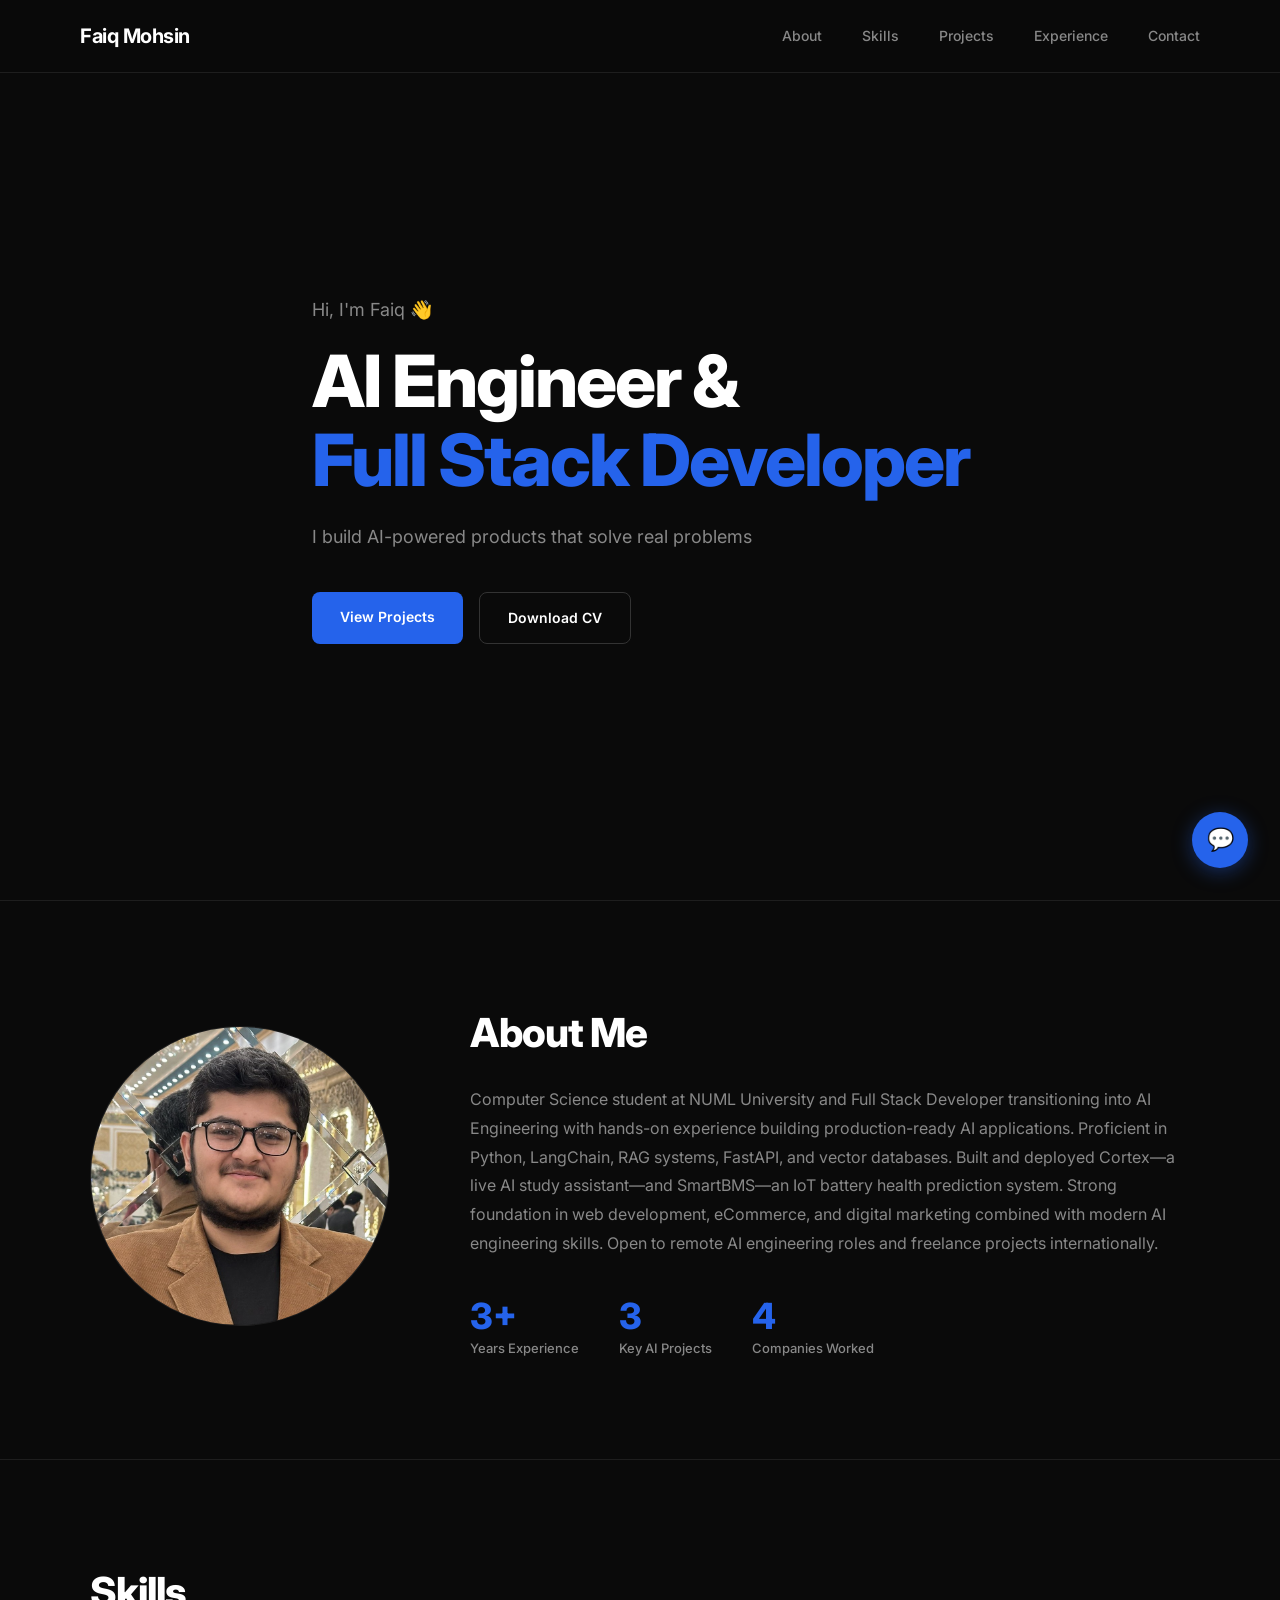
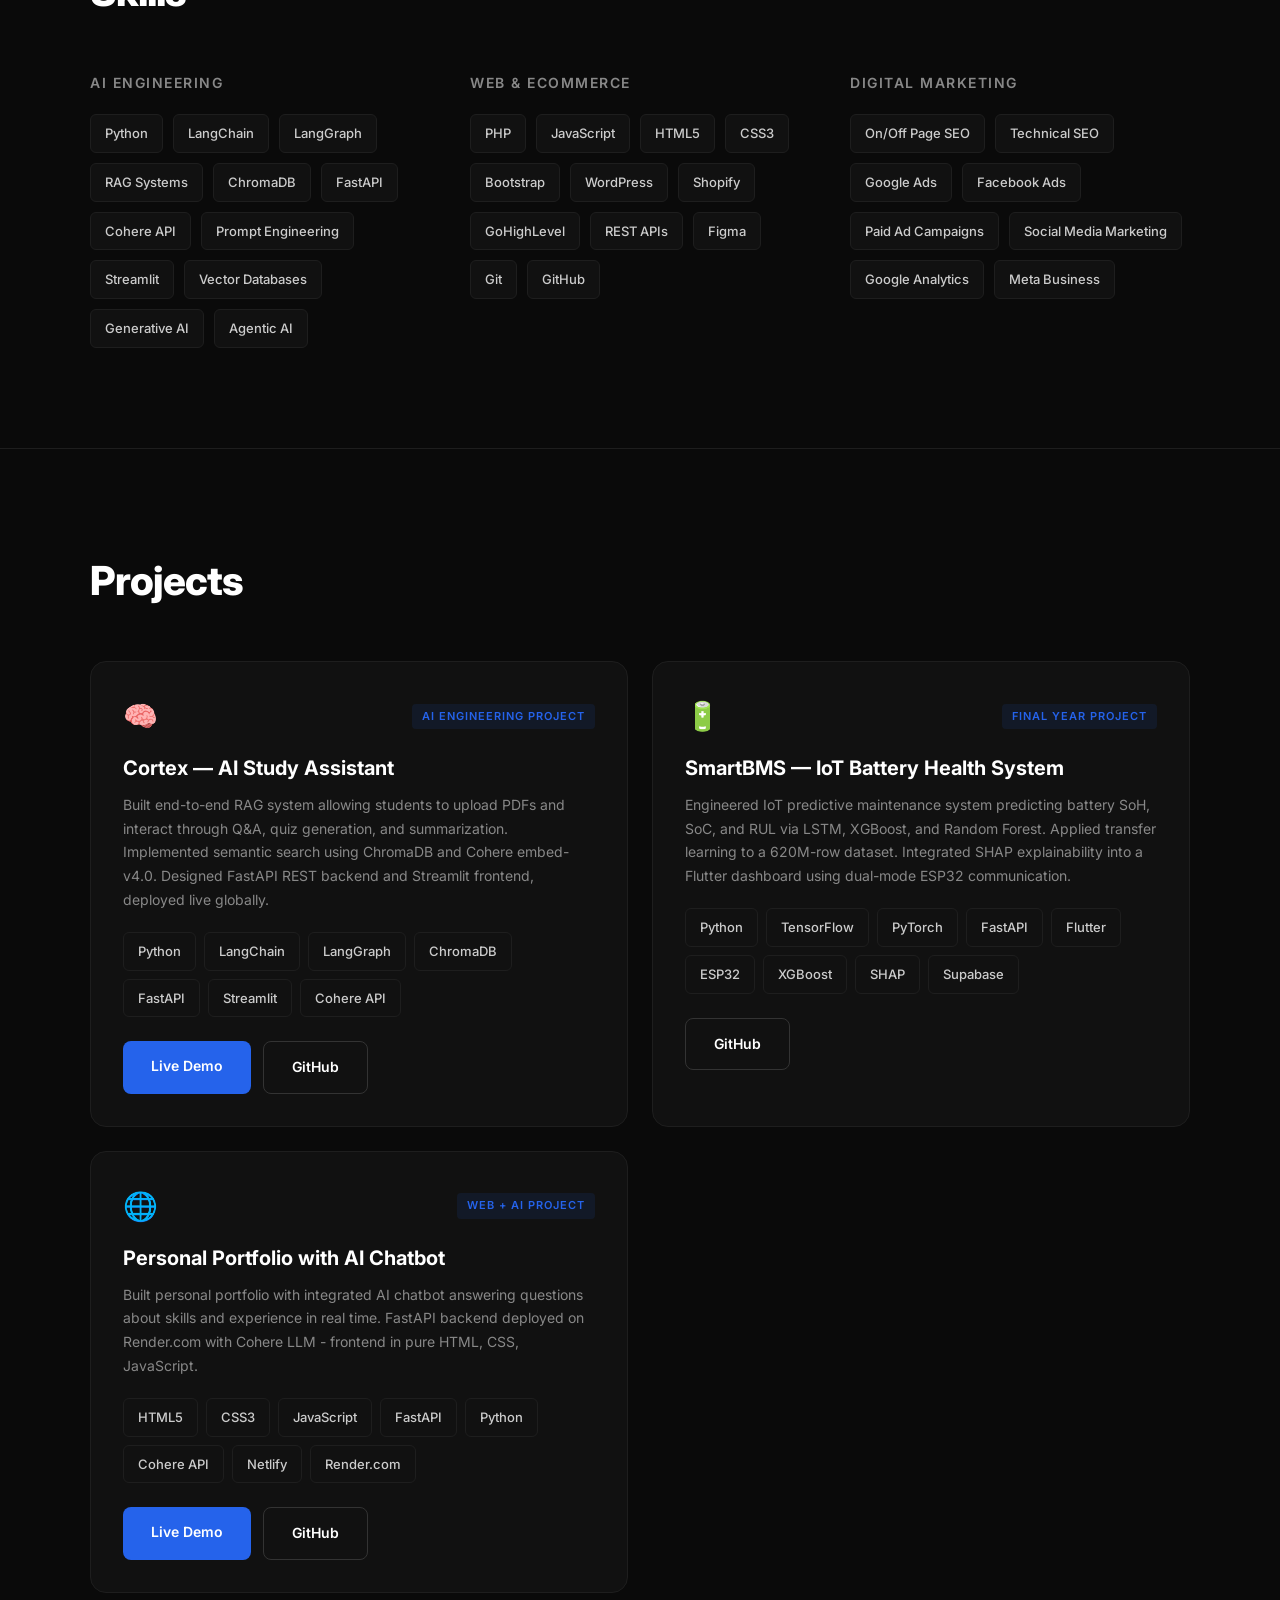
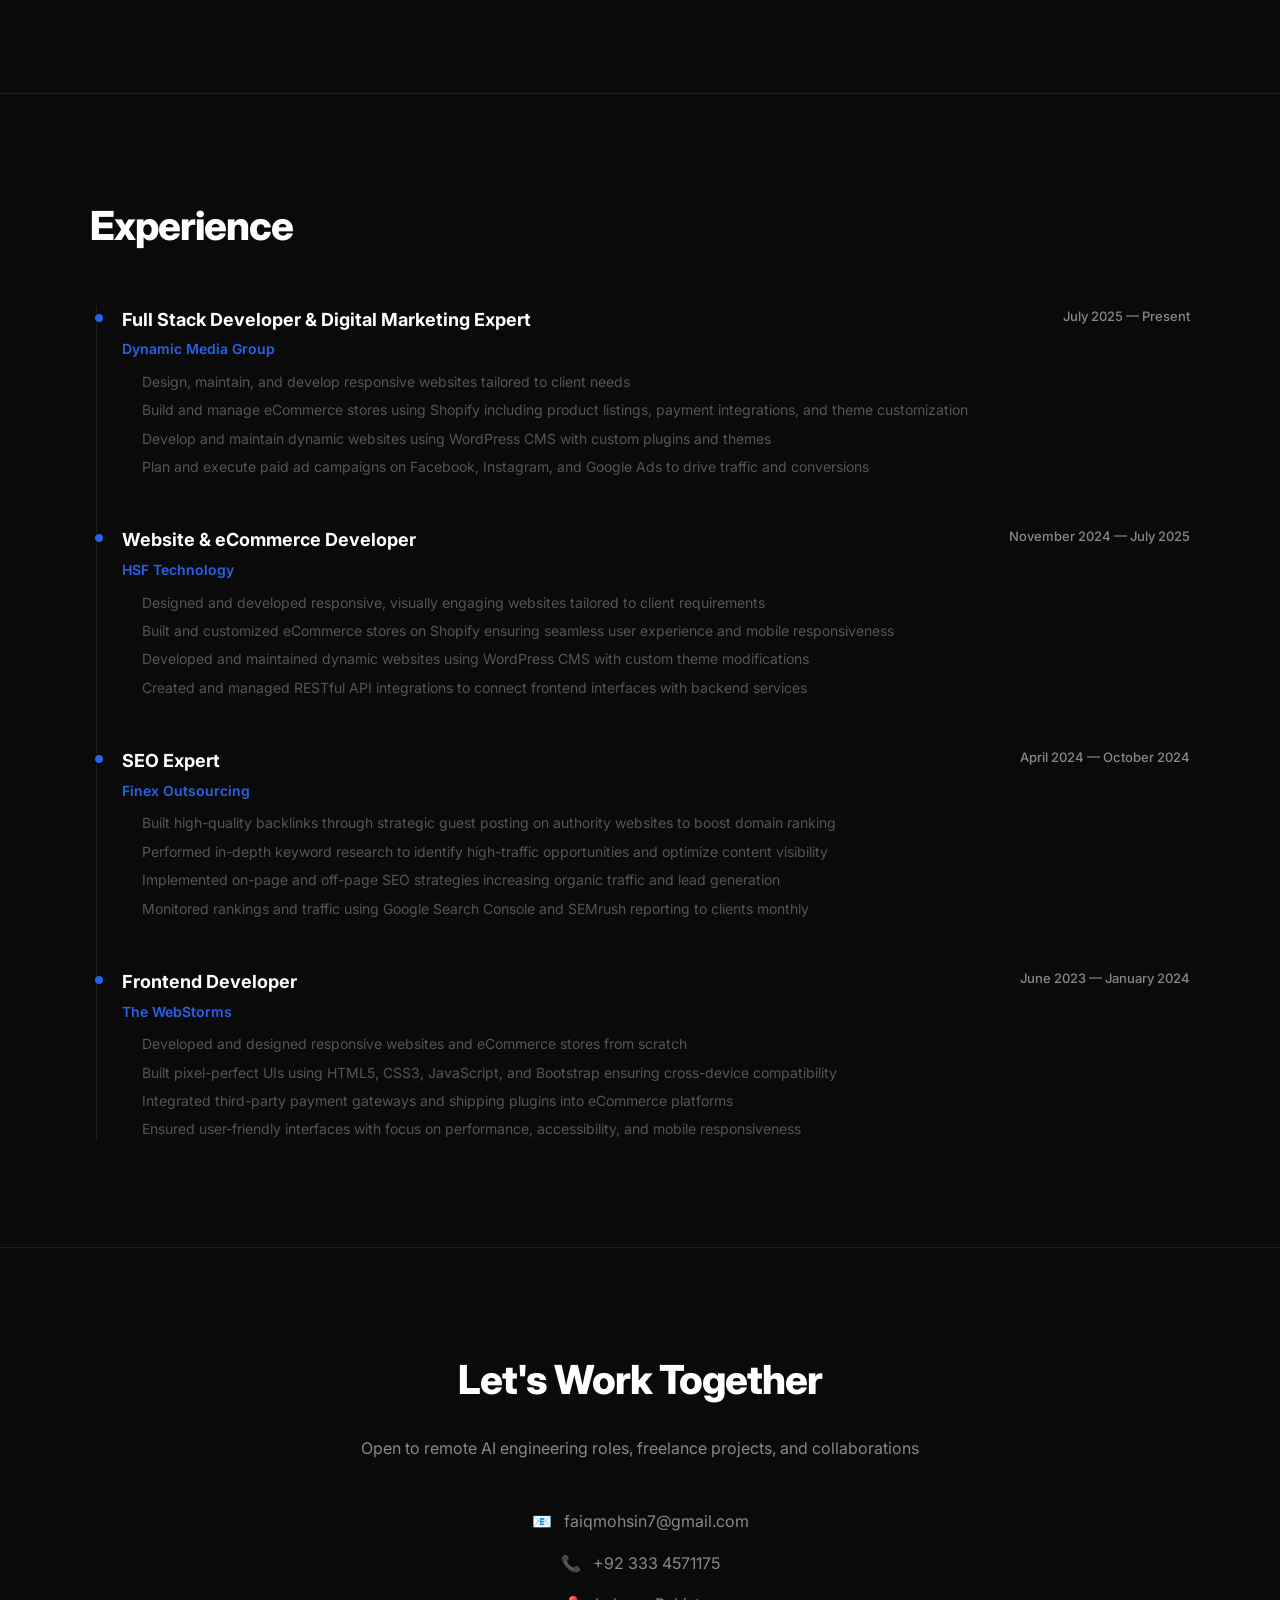
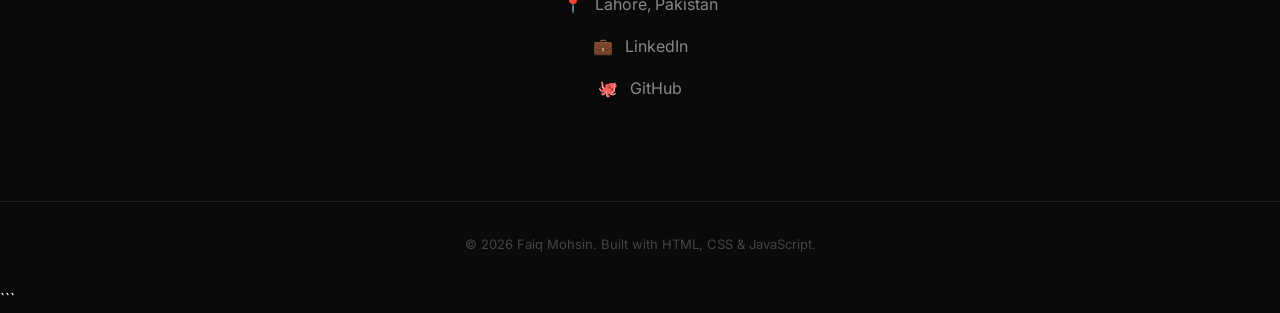
==== commit a3b586d5: "modified the code" ====
--- a/index.html
+++ b/index.html
@@ -18,13 +18,6 @@
         .timeline-description-list li {
             margin-bottom: 6px;
         }
-        .project-description-list {
-            padding-left: 20px;
-            font-size: 14px;
-            color: #555;
-            margin-top: 10px;
-            margin-bottom: 15px;
-        }
     </style>
 </head>
 <body>
@@ -37,7 +30,6 @@
             <li><a href="#skills">Skills</a></li>
             <li><a href="#projects">Projects</a></li>
             <li><a href="#experience">Experience</a></li>
-            <li><a href="#education">Education</a></li>
             <li><a href="#contact">Contact</a></li>
         </ul>
     </nav>
@@ -90,7 +82,7 @@
     <!-- SKILLS -->
     <section id="skills">
         <div class="skills-container">
-            <h2 class="section-title">Skills & Certifications</h2>
+            <h2 class="section-title">Skills</h2>
             <div class="skills-grid">
 
                 <div class="skill-category">
@@ -121,6 +113,7 @@
                         <span class="tag">Bootstrap</span>
                         <span class="tag">WordPress</span>
                         <span class="tag">Shopify</span>
+                        <span class="tag">GoHighLevel</span>
                         <span class="tag">REST APIs</span>
                         <span class="tag">Figma</span>
                         <span class="tag">Git</span>
@@ -141,22 +134,6 @@
                         <span class="tag">Meta Business</span>
                     </div>
                 </div>
-                
-                <div class="skill-category">
-                    <h3>Certifications</h3>
-                    <ul class="timeline-description-list" style="margin-bottom: 20px;">
-                        <li>Diploma of Website Development - Brain's Group of Colleges, 2023[cite: 3]</li>
-                        <li>Digital Marketing and Social Media Management - Brain's Group of Colleges, 2023[cite: 3]</li>
-                    </ul>
-                    
-                    <h3>Languages</h3>
-                    <div class="skill-tags">
-                        <span class="tag">English (Fluent)[cite: 3]</span>
-                        <span class="tag">Urdu (Fluent)[cite: 3]</span>
-                        <span class="tag">Hindi (Fluent)[cite: 3]</span>
-                        <span class="tag">Punjabi (Fluent)[cite: 3]</span>
-                    </div>
-                </div>
 
             </div>
         </div>
@@ -174,12 +151,9 @@
                         <span class="project-type">AI Engineering Project</span>
                     </div>
                     <h3 class="project-name">Cortex — AI Study Assistant</h3>
-                    <ul class="project-description-list">
-                        <li>Built end-to-end RAG system allowing students to upload PDFs and interact through Q&A, quiz generation, and summarization.</li>
-                        <li>Implemented semantic search using ChromaDB and Cohere embed-v4.0 embeddings for accurate document retrieval.</li>
-                        <li>Designed FastAPI REST backend with Pydantic validation and Streamlit frontend with session state management.</li>
-                        <li>Deployed live on Streamlit Community Cloud — publicly accessible worldwide at no infrastructure cost.</li>
-                    </ul>
+                    <p class="project-description">
+                        Built end-to-end RAG system allowing students to upload PDFs and interact through Q&A, quiz generation, and summarization. Implemented semantic search using ChromaDB and Cohere embed-v4.0. Designed FastAPI REST backend and Streamlit frontend, deployed live globally.
+                    </p>
                     <div class="project-stack">
                         <span class="tag">Python</span>
                         <span class="tag">LangChain</span>
@@ -201,12 +175,9 @@
                         <span class="project-type">Final Year Project</span>
                     </div>
                     <h3 class="project-name">SmartBMS — IoT Battery Health System</h3>
-                    <ul class="project-description-list">
-                        <li>Engineered IoT predictive maintenance system predicting battery SoH, SoC, and RUL via LSTM, XGBoost, and Random Forest.</li>
-                        <li>Applied transfer learning from NASA benchmarks to 620M-row dataset achieving less than 2.5% RMSE accuracy.</li>
-                        <li>Integrated SHAP explainability into Flutter mobile dashboard for plain-language diagnostic notifications.</li>
-                        <li>Built dual-mode WiFi/Bluetooth communication pipeline using ESP32 with on-device TFLite inference.</li>
-                    </ul>
+                    <p class="project-description">
+                        Engineered IoT predictive maintenance system predicting battery SoH, SoC, and RUL via LSTM, XGBoost, and Random Forest. Applied transfer learning to a 620M-row dataset. Integrated SHAP explainability into a Flutter dashboard using dual-mode ESP32 communication.
+                    </p>
                     <div class="project-stack">
                         <span class="tag">Python</span>
                         <span class="tag">TensorFlow</span>
@@ -229,10 +200,9 @@
                         <span class="project-type">Web + AI Project</span>
                     </div>
                     <h3 class="project-name">Personal Portfolio with AI Chatbot</h3>
-                    <ul class="project-description-list">
-                        <li>Built personal portfolio with integrated AI chatbot answering questions about skills and experience in real time.</li>
-                        <li>FastAPI backend deployed on Render.com with Cohere LLM - frontend in pure HTML, CSS, JavaScript.</li>
-                    </ul>
+                    <p class="project-description">
+                        Built personal portfolio with integrated AI chatbot answering questions about skills and experience in real time. FastAPI backend deployed on Render.com with Cohere LLM - frontend in pure HTML, CSS, JavaScript.
+                    </p>
                     <div class="project-stack">
                         <span class="tag">HTML5</span>
                         <span class="tag">CSS3</span>
@@ -327,36 +297,6 @@
                     </div>
                 </div>
 
-            </div>
-        </div>
-    </section>
-
-    <!-- EDUCATION -->
-    <section id="education">
-        <div class="education-container" style="max-width: 800px; margin: 0 auto; padding: 50px 20px;">
-            <h2 class="section-title">Education</h2>
-            <div class="timeline">
-                <div class="timeline-item">
-                    <div class="timeline-dot"></div>
-                    <div class="timeline-content">
-                        <div class="timeline-header">
-                            <h3>Bachelor of Computer Science</h3>
-                            <span class="timeline-date">2023 — 2027</span>
-                        </div>
-                        <p class="timeline-company">NUML University (National University of Modern Languages), Lahore</p>
-                    </div>
-                </div>
-                
-                <div class="timeline-item">
-                    <div class="timeline-dot"></div>
-                    <div class="timeline-content">
-                        <div class="timeline-header">
-                            <h3>FSc Pre Medical</h3>
-                            <span class="timeline-date">2021 — 2023</span>
-                        </div>
-                        <p class="timeline-company">Punjab College</p>
-                    </div>
-                </div>
             </div>
         </div>
     </section>
@@ -415,3 +355,4 @@
     <script src="script.js"></script>
 </body>
 </html>
+```<FollowUp>
